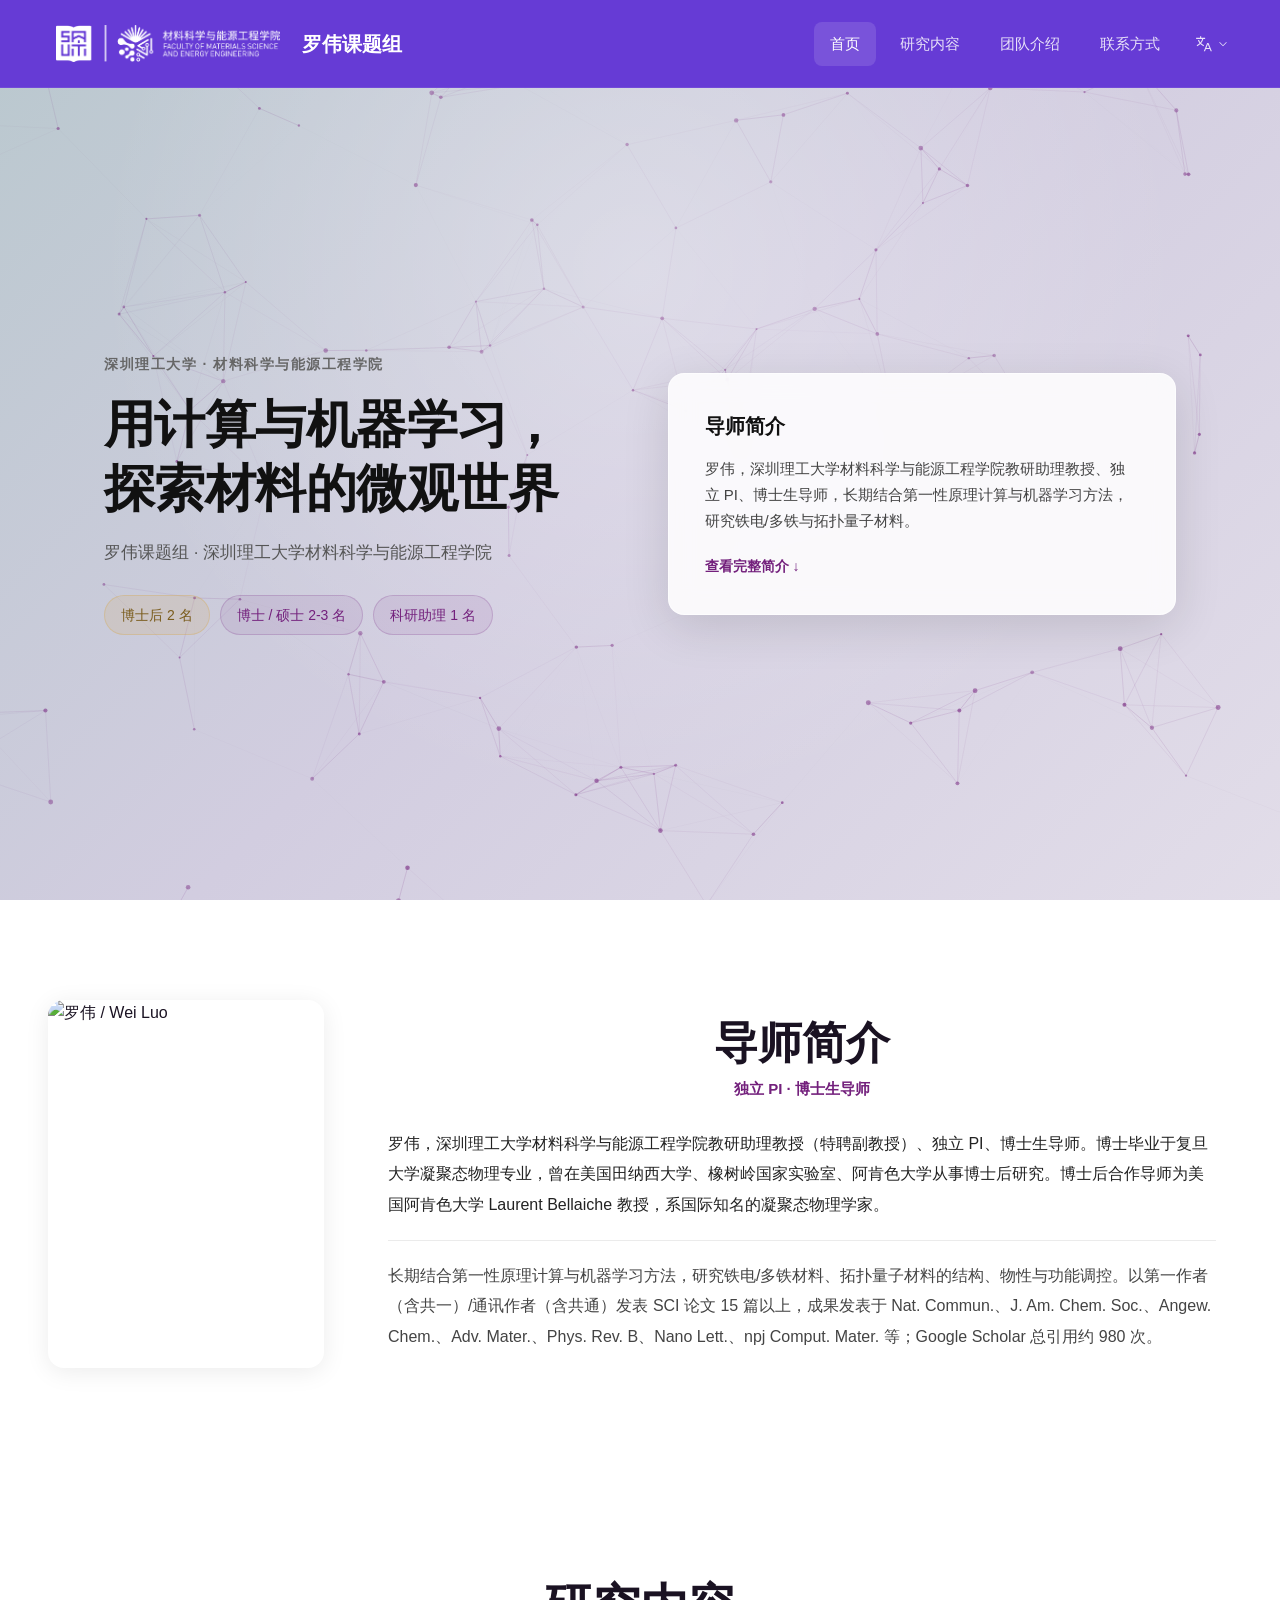
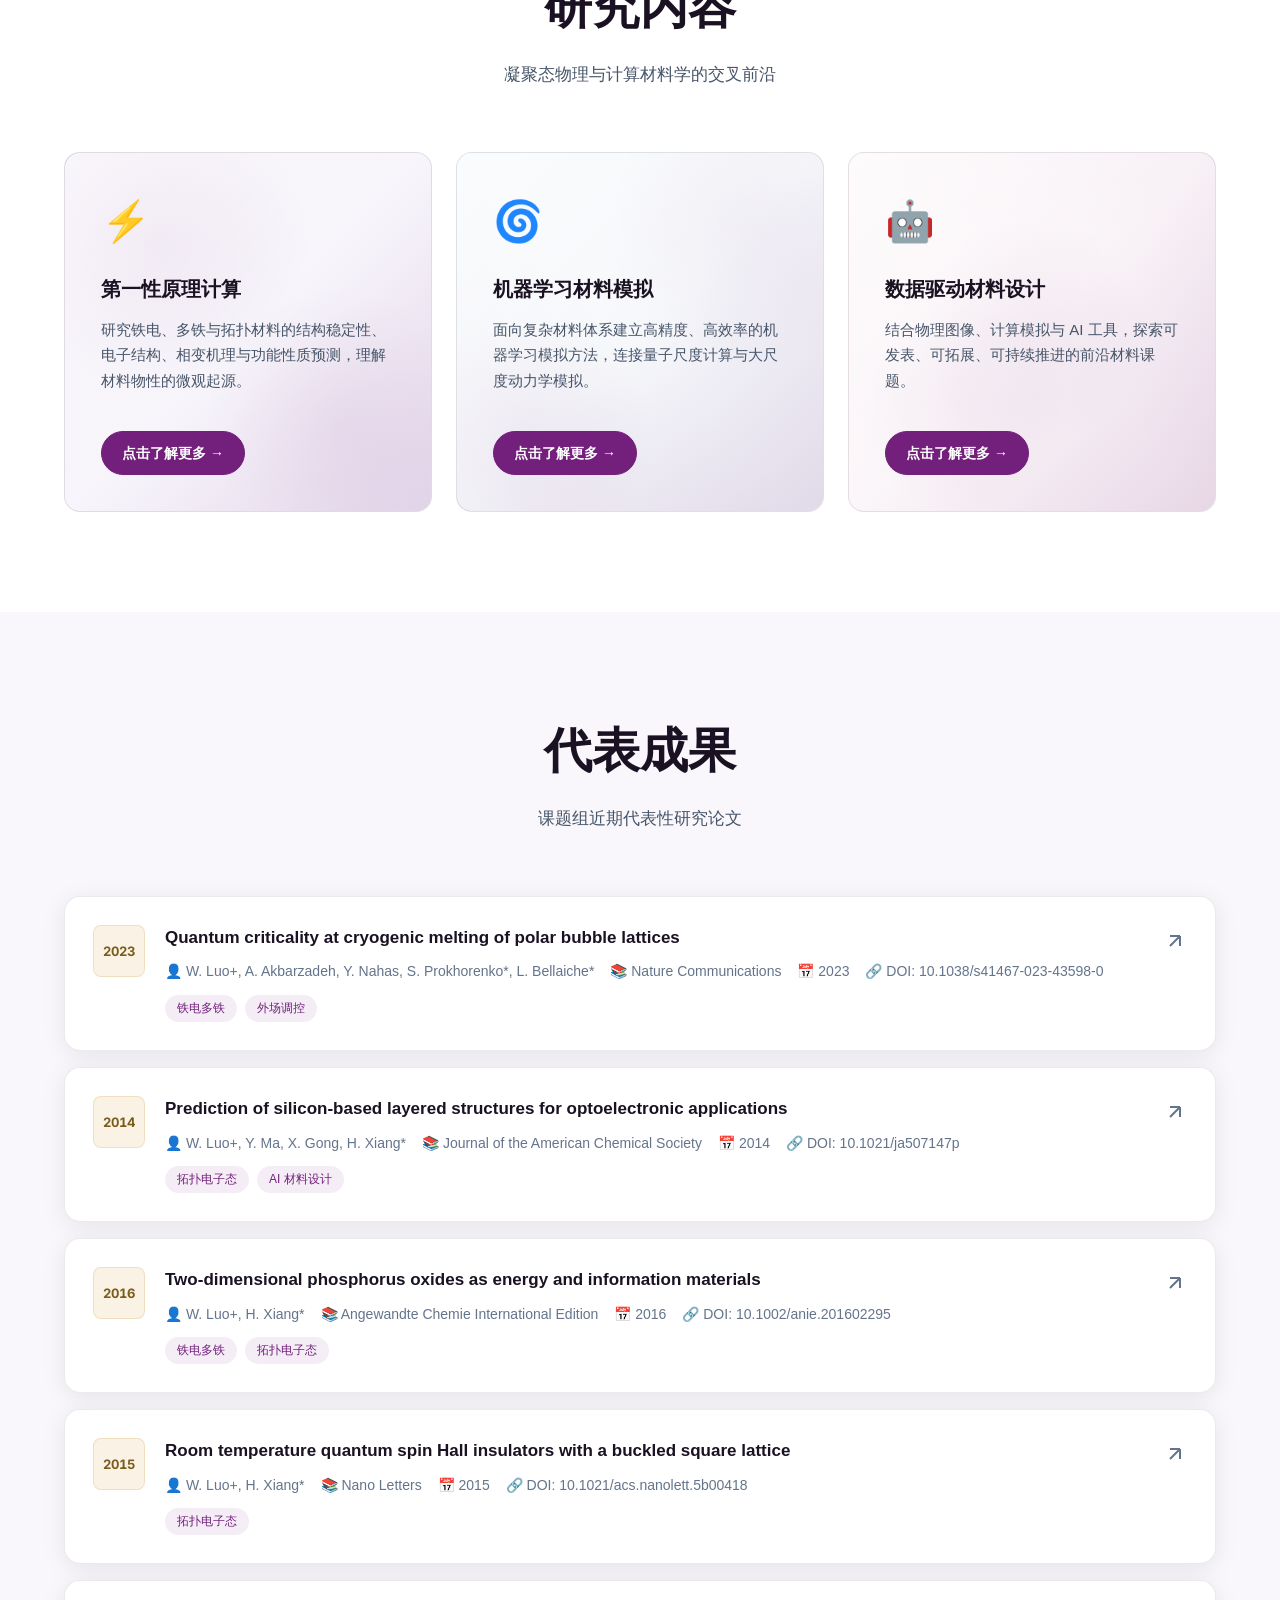
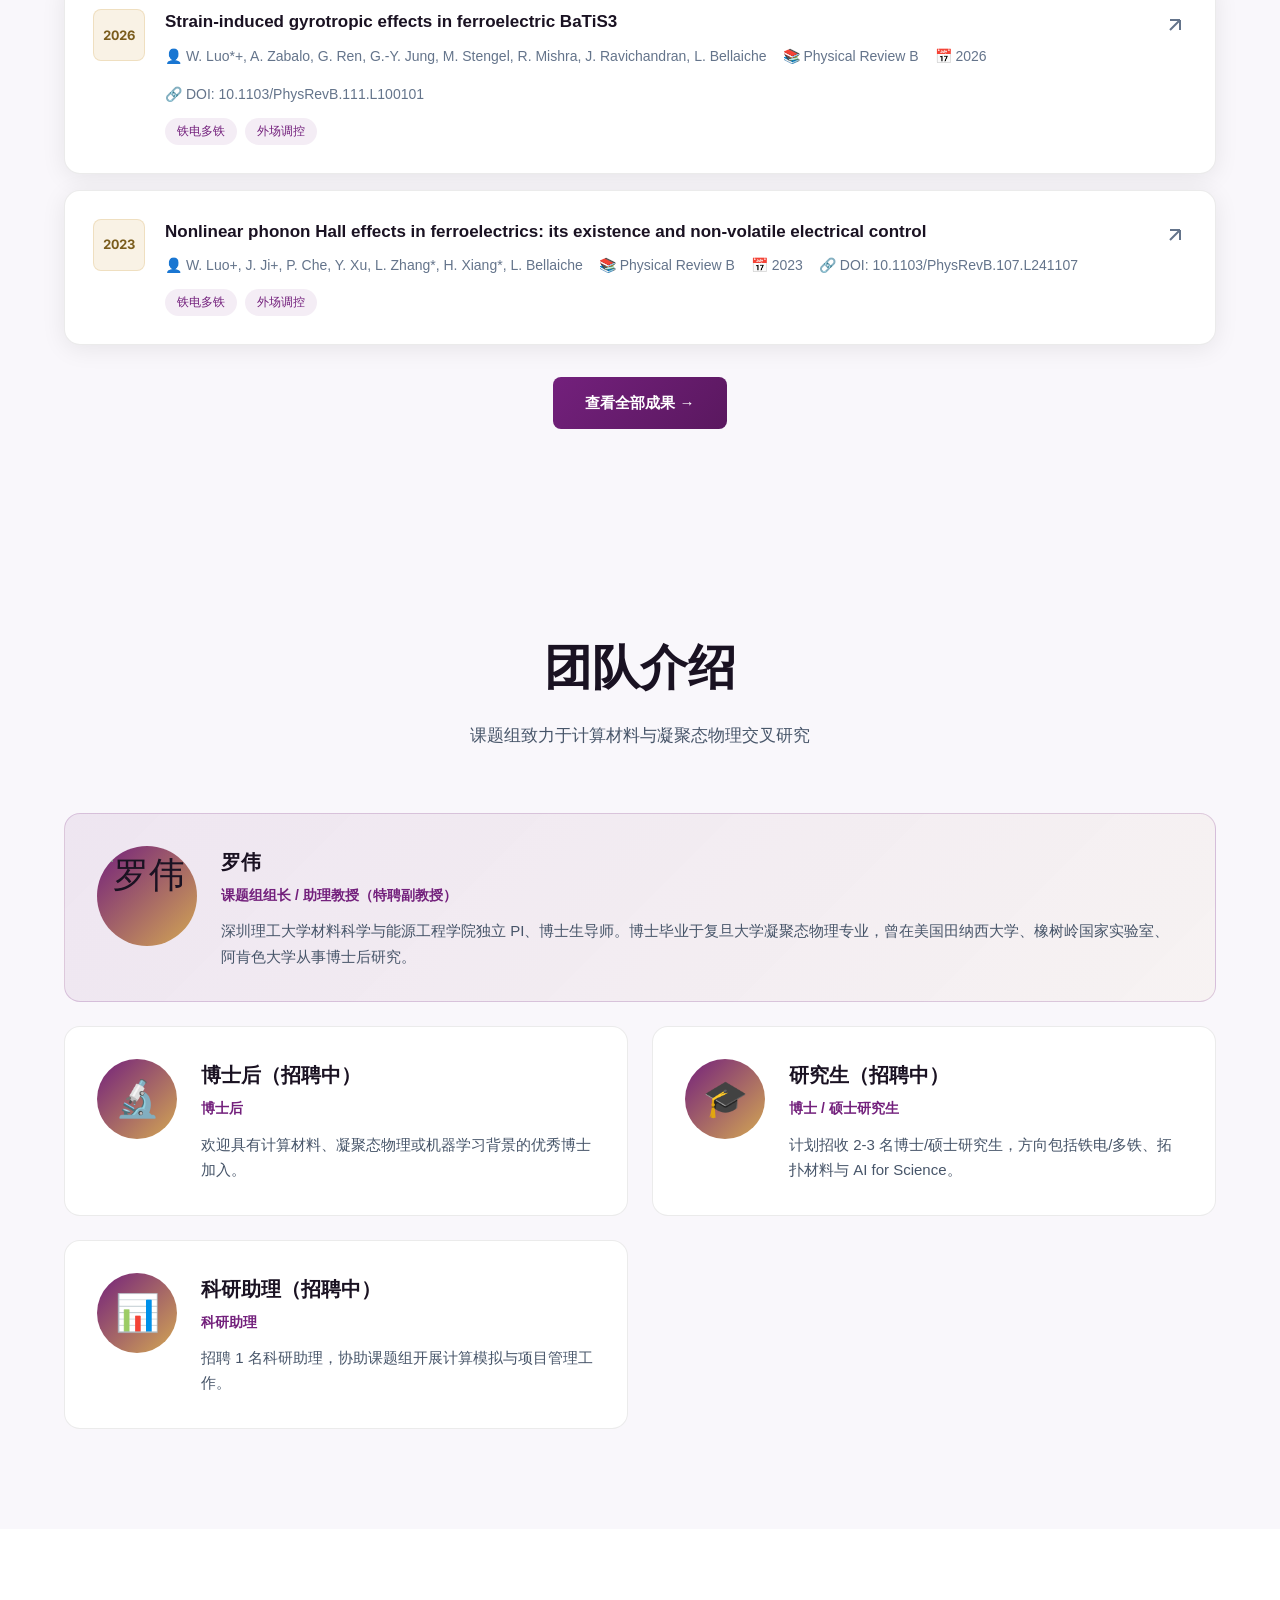
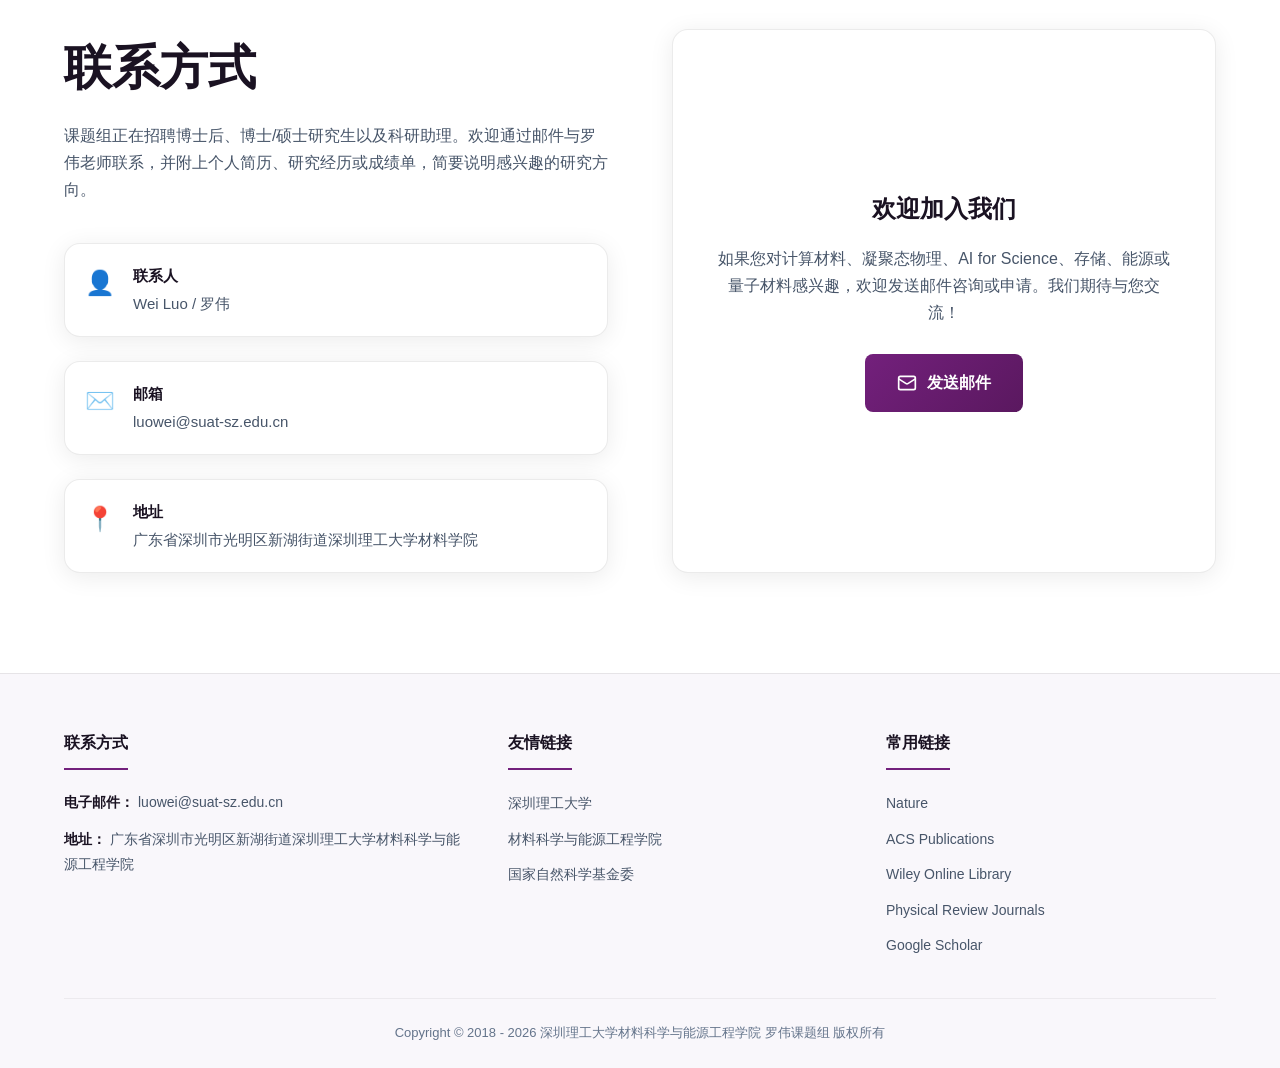
==== index.html @ 0121e889 "Initial commit: 罗伟课题组网站 Co-Authored-By: Claude <noreply@anthropic.com>" ====
<!doctype html>
<html lang="zh-CN">
<head>
    <meta charset="UTF-8" />
    <meta name="viewport" content="width=device-width, initial-scale=1.0" />
    <meta name="theme-color" content="#73207c" />
    <title>罗伟教授课题组 - 深圳理工大学材料学院</title>
    <meta name="description" content="深圳理工大学材料学院罗伟教授课题组官方网站，聚焦新能源材料、纳米功能材料与智能材料研究。" />
    <link rel="icon" href="data:image/svg+xml,%3Csvg xmlns='http://www.w3.org/2000/svg' viewBox='0 0 100 100'%3E%3Ctext y='.9em' font-size='90'%3E🔬%3C/text%3E%3C/svg%3E" type="image/svg+xml" />
    <link rel="preconnect" href="https://fonts.googleapis.com" />
    <link rel="preconnect" href="https://fonts.gstatic.com" crossorigin />
    <link href="https://fonts.googleapis.com/css2?family=Inter:wght@400;500;600;700;800&display=swap" rel="stylesheet" />
    <link rel="stylesheet" href="style.css" />
</head>
<body>
    <a href="#main-content" class="skip-link">跳到主要内容</a>

    <!-- ═══ 导航栏 ═══ -->
    <nav class="navbar" id="navbar">
        <div class="nav-container">
            <div class="nav-logo">
                <a href="https://msee.suat-sz.edu.cn/" target="_blank" rel="noopener noreferrer" class="logo-link" aria-label="材料科学与能源工程学院官网">
                    <img src="logo.png" alt="材料科学与能源工程学院" class="logo-img" width="160" height="45" />
                </a>
                <a href="#home" class="logo-text" data-zh="罗伟课题组" data-en="Luo Wei Group">罗伟课题组</a>
            </div>
            <div class="nav-links" id="navLinks">
                <a href="#home" class="nav-item" data-zh="首页" data-en="Home">首页</a>
                <a href="#research" class="nav-item" data-zh="研究内容" data-en="Research">研究内容</a>
                <a href="#publications" class="nav-item" data-zh="团队介绍" data-en="Team">团队介绍</a>
                <a href="#contact" class="nav-item" data-zh="联系方式" data-en="Contact">联系方式</a>
                <div class="lang-dropdown" id="langDropdown">
                    <button class="lang-trigger" id="langTrigger" aria-label="切换语言" aria-expanded="false">
                        <svg viewBox="0 0 32 32" aria-hidden="true">
                            <path fill="currentColor" d="M27.85 29H30l-6-15h-2.35l-6 15h2.15l1.6-4h6.85zm-7.65-6 2.62-6.56L25.45 23zM18 7V5h-7V2H9v3H2v2h10.74a14.7 14.7 0 0 1-3.19 6.18A13.5 13.5 0 0 1 7.26 9h-2.1a16.5 16.5 0 0 0 3 5.58A16.8 16.8 0 0 1 3 18l.75 1.86A18.5 18.5 0 0 0 9.53 16a16.9 16.9 0 0 0 5.76 3.84L16 18a14.5 14.5 0 0 1-5.12-3.37A17.64 17.64 0 0 0 14.8 7z"/>
                        </svg>
                        <svg class="caret" viewBox="0 0 32 32" aria-hidden="true">
                            <path fill="currentColor" d="M16 22 6 12l1.4-1.4 8.6 8.6 8.6-8.6L26 12z"/>
                        </svg>
                    </button>
                    <div class="lang-menu" id="langMenu" role="menu">
                        <button class="lang-option active" data-lang="zh" role="menuitem">简体中文</button>
                        <button class="lang-option" data-lang="en" role="menuitem">English</button>
                    </div>
                </div>
            </div>
            <button class="mobile-toggle" id="mobileToggle" aria-label="打开菜单">
                <span></span>
                <span></span>
                <span></span>
            </button>
        </div>
    </nav>

    <main id="main-content">
    <!-- ═══ Hero 区域 ═══ -->
    <section class="hero" id="home">
        <canvas id="particleCanvas" class="particle-canvas"></canvas>
        <div class="hero-content hero-split">
            <div class="hero-main">
                <p class="hero-label" data-zh="深圳理工大学 · 材料科学与能源工程学院" data-en="Shenzhen University of Advanced Technology · School of Materials Science and Energy Engineering">深圳理工大学 · 材料科学与能源工程学院</p>
                <h1 class="hero-title" data-zh="用计算与机器学习，探索材料的微观世界" data-en="Exploring Materials through Computation and Machine Learning">用计算与机器学习，探索材料的微观世界</h1>
                <p class="hero-subtitle" data-zh="罗伟课题组 · 深圳理工大学材料科学与能源工程学院" data-en="Luo Wei Group · School of Materials Science and Energy Engineering, SUAT">罗伟课题组 · 深圳理工大学材料科学与能源工程学院</p>
                <div class="hero-positions">
                    <span class="position-tag position-tag-accent" data-zh="博士后 2 名" data-en="Postdocs: 2">博士后 2 名</span>
                    <span class="position-tag" data-zh="博士 / 硕士 2-3 名" data-en="PhD / Master's: 2-3">博士 / 硕士 2-3 名</span>
                    <span class="position-tag" data-zh="科研助理 1 名" data-en="Research Assistant: 1">科研助理 1 名</span>
                </div>
            </div>
            <aside class="hero-intro-card">
                <h2 class="hero-intro-title" data-zh="导师简介" data-en="Supervisor Profile">导师简介</h2>
                <p class="hero-intro-summary" data-zh="罗伟，深圳理工大学材料科学与能源工程学院教研助理教授、独立 PI、博士生导师，长期结合第一性原理计算与机器学习方法，研究铁电/多铁与拓扑量子材料。" data-en="Wei Luo is an assistant professor, independent PI, and PhD supervisor at SUAT, combining first-principles calculations with machine learning to study ferroic/multiferroic and topological quantum materials.">罗伟，深圳理工大学材料科学与能源工程学院教研助理教授、独立 PI、博士生导师，长期结合第一性原理计算与机器学习方法，研究铁电/多铁与拓扑量子材料。</p>
                <a href="#about" class="hero-intro-link" data-zh="查看完整简介 ↓" data-en="Full profile ↓">查看完整简介 ↓</a>
            </aside>
        </div>
    </section>

    <!-- ═══ 导师简介（完整版） ═══ -->
    <section class="section about" id="about">
        <div class="container">
            <div class="about-content">
                <div class="about-photo">
                    <img src="https://msee.suat-sz.edu.cn/__local/2/41/99/154E41BE5000E348FDD0DBFCEBC_81A6F9F3_219C9.jpg" alt="罗伟 / Wei Luo" class="about-photo-img" loading="lazy" />
                </div>
                <div class="about-text">
                    <h2 class="about-title" data-zh="导师简介" data-en="Supervisor Profile">导师简介</h2>
                    <div class="about-subtitle" data-zh="独立 PI · 博士生导师" data-en="Independent PI · PhD Supervisor">独立 PI · 博士生导师</div>
                    <p data-zh="罗伟，深圳理工大学材料科学与能源工程学院教研助理教授（特聘副教授）、独立 PI、博士生导师。博士毕业于复旦大学凝聚态物理专业，曾在美国田纳西大学、橡树岭国家实验室、阿肯色大学从事博士后研究。博士后合作导师为美国阿肯色大学 Laurent Bellaiche 教授，系国际知名的凝聚态物理学家。" data-en="Wei Luo is an assistant professor (distinguished associate professor), independent PI, and PhD supervisor at the School of Materials Science and Energy Engineering, Shenzhen University of Advanced Technology. He earned his PhD in condensed matter physics from Fudan University, then conducted postdoctoral research at the University of Tennessee, Oak Ridge National Laboratory, and the University of Arkansas. His postdoctoral co-advisor was Prof. Laurent Bellaiche at the University of Arkansas, an internationally renowned condensed matter physicist.">罗伟，深圳理工大学材料科学与能源工程学院教研助理教授（特聘副教授）、独立 PI、博士生导师。博士毕业于复旦大学凝聚态物理专业，曾在美国田纳西大学、橡树岭国家实验室、阿肯色大学从事博士后研究。博士后合作导师为美国阿肯色大学 Laurent Bellaiche 教授，系国际知名的凝聚态物理学家。</p>
                    <p data-zh="长期结合第一性原理计算与机器学习方法，研究铁电/多铁材料、拓扑量子材料的结构、物性与功能调控。以第一作者（含共一）/通讯作者（含共通）发表 SCI 论文 15 篇以上，成果发表于 Nat. Commun.、J. Am. Chem. Soc.、Angew. Chem.、Adv. Mater.、Phys. Rev. B、Nano Lett.、npj Comput. Mater. 等；Google Scholar 总引用约 980 次。" data-en="He combines first-principles calculations with machine learning to study ferroic/multiferroic and topological quantum materials. He has published 15+ SCI papers as first or corresponding author in Nat. Commun., J. Am. Chem. Soc., Angew. Chem., Adv. Mater., Phys. Rev. B, Nano Lett., and npj Comput. Mater., with ~980 Google Scholar citations.">长期结合第一性原理计算与机器学习方法，研究铁电/多铁材料、拓扑量子材料的结构、物性与功能调控。以第一作者（含共一）/通讯作者（含共通）发表 SCI 论文 15 篇以上，成果发表于 Nat. Commun.、J. Am. Chem. Soc.、Angew. Chem.、Adv. Mater.、Phys. Rev. B、Nano Lett.、npj Comput. Mater. 等；Google Scholar 总引用约 980 次。</p>
                </div>
            </div>
        </div>
    </section>

    <!-- ═══ 研究内容 ═══ -->
    <section class="section research" id="research">
        <div class="container">
            <div class="section-header">
                <h2 class="section-title" data-zh="研究内容" data-en="Research Content">研究内容</h2>
                <p class="section-desc" data-zh="凝聚态物理与计算材料学的交叉前沿" data-en="At the intersection of condensed matter physics and computational materials science">凝聚态物理与计算材料学的交叉前沿</p>
            </div>
            <div class="research-grid">
                <a href="#representative-publications" class="research-card research-card-bg research-card-bg-fp" data-aos="fade-up">
                    <div class="research-card-overlay"></div>
                    <div class="research-card-content">
                        <div class="research-icon" aria-hidden="true">⚡</div>
                        <h3 data-zh="第一性原理计算" data-en="First-Principles Calculations">第一性原理计算</h3>
                        <p data-zh="研究铁电、多铁与拓扑材料的结构稳定性、电子结构、相变机理与功能性质预测，理解材料物性的微观起源。" data-en="We study the structural stability, electronic structure, phase-transition mechanisms, and functional properties of ferroic, multiferroic, and topological materials to understand the microscopic origins of their behavior.">研究铁电、多铁与拓扑材料的结构稳定性、电子结构、相变机理与功能性质预测，理解材料物性的微观起源。</p>
                        <span class="card-link" data-zh="点击了解更多 →" data-en="Learn more →">点击了解更多 →</span>
                    </div>
                </a>
                <a href="#representative-publications" class="research-card research-card-bg research-card-bg-ml" data-aos="fade-up" data-aos-delay="100">
                    <div class="research-card-overlay"></div>
                    <div class="research-card-content">
                        <div class="research-icon" aria-hidden="true">🌀</div>
                        <h3 data-zh="机器学习材料模拟" data-en="Machine-Learning Materials Simulation">机器学习材料模拟</h3>
                        <p data-zh="面向复杂材料体系建立高精度、高效率的机器学习模拟方法，连接量子尺度计算与大尺度动力学模拟。" data-en="We develop high-precision, efficient machine-learning simulation methods for complex materials, bridging quantum-scale calculations and large-scale dynamics.">面向复杂材料体系建立高精度、高效率的机器学习模拟方法，连接量子尺度计算与大尺度动力学模拟。</p>
                        <span class="card-link" data-zh="点击了解更多 →" data-en="Learn more →">点击了解更多 →</span>
                    </div>
                </a>
                <a href="#representative-publications" class="research-card research-card-bg research-card-bg-ai" data-aos="fade-up" data-aos-delay="200">
                    <div class="research-card-overlay"></div>
                    <div class="research-card-content">
                        <div class="research-icon" aria-hidden="true">🤖</div>
                        <h3 data-zh="数据驱动材料设计" data-en="Data-Driven Materials Design">数据驱动材料设计</h3>
                        <p data-zh="结合物理图像、计算模拟与 AI 工具，探索可发表、可拓展、可持续推进的前沿材料课题。" data-en="We combine physical intuition, computational modeling, and AI tools to explore frontier materials problems that are publishable, extensible, and sustainable.">结合物理图像、计算模拟与 AI 工具，探索可发表、可拓展、可持续推进的前沿材料课题。</p>
                        <span class="card-link" data-zh="点击了解更多 →" data-en="Learn more →">点击了解更多 →</span>
                    </div>
                </a>
            </div>
        </div>
    </section>

    <!-- ═══ 代表成果 ═══ -->
    <section class="section publications-preview" id="representative-publications">
        <div class="container">
            <div class="section-header">
                <h2 class="section-title" data-zh="代表成果" data-en="Representative Publications">代表成果</h2>
                <p class="section-desc" data-zh="课题组近期代表性研究论文" data-en="Recent representative publications from our group">课题组近期代表性研究论文</p>
            </div>

            <div class="publication-list" id="publicationList" data-preview="true">
                <!-- 论文列表由 JavaScript 动态渲染 -->
            </div>
            <div class="view-all-wrapper">
                <a href="publications.html" class="view-all-link" data-zh="查看全部成果 →" data-en="View all publications →">查看全部成果 →</a>
            </div>
        </div>
    </section>

    <!-- ═══ 团队介绍 ═══ -->
    <section class="section team" id="publications">
        <div class="container">
            <div class="section-header">
                <h2 class="section-title" data-zh="团队介绍" data-en="Team">团队介绍</h2>
                <p class="section-desc" data-zh="课题组致力于计算材料与凝聚态物理交叉研究" data-en="Our group explores computational materials and condensed matter physics">课题组致力于计算材料与凝聚态物理交叉研究</p>
            </div>

            <div class="team-grid" id="teamGrid">
                <!-- 团队成员由 JavaScript 动态渲染 -->
            </div>
        </div>
    </section>

    <!-- ═══ 联系方式 ═══ -->
    <section class="section contact" id="contact">
        <div class="container">
            <div class="contact-grid">
                <div class="contact-info" data-aos="fade-right">
                    <h2 class="section-title" data-zh="联系方式" data-en="Contact">联系方式</h2>
                    <p class="contact-desc" data-zh="课题组正在招聘博士后、博士/硕士研究生以及科研助理。欢迎通过邮件与罗伟老师联系，并附上个人简历、研究经历或成绩单，简要说明感兴趣的研究方向。" data-en="We are recruiting postdocs, PhD/Master's students, and a research assistant. Please contact Dr. Luo Wei by email with your CV, research experience or transcripts, and a brief note on your research interests.">课题组正在招聘博士后、博士/硕士研究生以及科研助理。欢迎通过邮件与罗伟老师联系，并附上个人简历、研究经历或成绩单，简要说明感兴趣的研究方向。</p>
                    <div class="contact-list">
                        <div class="contact-item">
                            <span class="contact-icon" aria-hidden="true">👤</span>
                            <div>
                                <h4 data-zh="联系人" data-en="Contact">联系人</h4>
                                <p>Wei Luo / 罗伟</p>
                            </div>
                        </div>
                        <div class="contact-item">
                            <span class="contact-icon" aria-hidden="true">✉️</span>
                            <div>
                                <h4 data-zh="邮箱" data-en="Email">邮箱</h4>
                                <p>luowei@suat-sz.edu.cn</p>
                            </div>
                        </div>
                        <div class="contact-item">
                            <span class="contact-icon" aria-hidden="true">📍</span>
                            <div>
                                <h4 data-zh="地址" data-en="Address">地址</h4>
                                <p data-zh="广东省深圳市光明区新湖街道深圳理工大学材料学院" data-en="School of Materials, Shenzhen University of Advanced Technology, Guangming District, Shenzhen, Guangdong">广东省深圳市光明区新湖街道深圳理工大学材料学院</p>
                            </div>
                        </div>
                    </div>
                </div>
                <div class="contact-cta" data-aos="fade-left">
                    <h3 data-zh="欢迎加入我们" data-en="Join Us">欢迎加入我们</h3>
                    <p data-zh="如果您对计算材料、凝聚态物理、AI for Science、存储、能源或量子材料感兴趣，欢迎发送邮件咨询或申请。我们期待与您交流！" data-en="If you are interested in computational materials, condensed matter physics, AI for Science, storage, energy, or quantum materials, please reach out. We look forward to hearing from you!">如果您对计算材料、凝聚态物理、AI for Science、存储、能源或量子材料感兴趣，欢迎发送邮件咨询或申请。我们期待与您交流！</p>
                    <a href="mailto:luowei@suat-sz.edu.cn" class="email-btn">
                        <svg width="20" height="20" viewBox="0 0 24 24" fill="none" stroke="currentColor" stroke-width="2" aria-hidden="true">
                            <rect x="2" y="4" width="20" height="16" rx="2"/>
                            <path d="m22 7-8.97 5.7a1.94 1.94 0 0 1-2.06 0L2 7"/>
                        </svg>
                        <span data-zh="发送邮件" data-en="Send Email">发送邮件</span>
                    </a>
                </div>
            </div>
        </div>
    </section>

    </main>

    <!-- ═══ Footer ═══ -->
    <footer class="footer">
        <div class="container">
            <div class="footer-content">
                <div class="footer-column">
                    <h4 class="footer-column-title" data-zh="联系方式" data-en="Contact">联系方式</h4>
                    <div class="footer-contact-info">
                        <p><strong data-zh="电子邮件：" data-en="Email: ">电子邮件：</strong>luowei@suat-sz.edu.cn</p>
                        <p><strong data-zh="地址：" data-en="Address: ">地址：</strong><span data-zh="广东省深圳市光明区新湖街道深圳理工大学材料科学与能源工程学院" data-en="School of Materials Science and Energy Engineering, Shenzhen University of Advanced Technology, Guangming District, Shenzhen">广东省深圳市光明区新湖街道深圳理工大学材料科学与能源工程学院</span></p>
                    </div>
                </div>
                <div class="footer-column">
                    <h4 class="footer-column-title" data-zh="友情链接" data-en="Friendly Links">友情链接</h4>
                    <ul class="footer-link-list">
                        <li><a href="https://www.suat-sz.edu.cn/" target="_blank" rel="noopener noreferrer" data-zh="深圳理工大学" data-en="Shenzhen University of Advanced Technology">深圳理工大学</a></li>
                        <li><a href="https://msee.suat-sz.edu.cn/" target="_blank" rel="noopener noreferrer" data-zh="材料科学与能源工程学院" data-en="School of Materials Science and Energy Engineering">材料科学与能源工程学院</a></li>
                        <li><a href="https://www.nsfc.gov.cn/" target="_blank" rel="noopener noreferrer" data-zh="国家自然科学基金委" data-en="National Natural Science Foundation">国家自然科学基金委</a></li>
                    </ul>
                </div>
                <div class="footer-column">
                    <h4 class="footer-column-title" data-zh="常用链接" data-en="Useful Links">常用链接</h4>
                    <ul class="footer-link-list">
                        <li><a href="https://www.nature.com/" target="_blank" rel="noopener noreferrer">Nature</a></li>
                        <li><a href="https://pubs.acs.org/" target="_blank" rel="noopener noreferrer">ACS Publications</a></li>
                        <li><a href="https://onlinelibrary.wiley.com/" target="_blank" rel="noopener noreferrer">Wiley Online Library</a></li>
                        <li><a href="https://journals.aps.org/" target="_blank" rel="noopener noreferrer">Physical Review Journals</a></li>
                        <li><a href="https://scholar.google.com/" target="_blank" rel="noopener noreferrer">Google Scholar</a></li>
                    </ul>
                </div>
            </div>
            <div class="footer-bottom">
                <p data-zh="Copyright © 2018 - 2026 深圳理工大学材料科学与能源工程学院 罗伟课题组 版权所有" data-en="Copyright © 2018 - 2026 Luo Wei Group, School of Materials Science and Energy Engineering, Shenzhen University of Advanced Technology. All Rights Reserved.">Copyright © 2018 - 2026 深圳理工大学材料科学与能源工程学院 罗伟课题组 版权所有</p>
            </div>
        </div>
    </footer>

    <script src="script.js"></script>
</body>
</html>
---- style.css ----
/* ════════════════════════════════════════
   罗伟教授课题组网站样式表（浅色主题）
   Shenzhen University of Advanced Technology
   School of Materials — Prof. Luo Wei Group
   ════════════════════════════════════════ */

/* ═══ CSS 变量 ═══ */
:root {
    --primary: #73207c;
    --primary-dark: #5a185f;
    --primary-light: #b56ec0;
    --accent: #d4a853;
    --bg: #ffffff;
    --bg-secondary: #f9f7fb;
    --bg-tertiary: #f2eef5;
    --bg-card: #ffffff;
    --bg-card-hover: #f8fafc;
    --bg-card-dark: #1a1222;
    --bg-card-dark-hover: #271d33;
    --bg-input-dark: #120c18;
    --text-primary: #1a1222;
    --text-secondary: #475569;
    --text-tertiary: #64748b;
    --border: rgba(0, 0, 0, 0.08);
    --border-light: rgba(0, 0, 0, 0.05);
    --shadow: 0 4px 24px rgba(0, 0, 0, 0.08);
    --shadow-lg: 0 12px 48px rgba(0, 0, 0, 0.12);
    --radius-sm: 8px;
    --radius-md: 16px;
    --radius-lg: 24px;
    --radius-xl: 32px;
    --transition: color 0.3s cubic-bezier(0.4, 0, 0.2, 1),
                 background-color 0.3s cubic-bezier(0.4, 0, 0.2, 1),
                 border-color 0.3s cubic-bezier(0.4, 0, 0.2, 1),
                 transform 0.3s cubic-bezier(0.4, 0, 0.2, 1),
                 box-shadow 0.3s cubic-bezier(0.4, 0, 0.2, 1),
                 opacity 0.3s cubic-bezier(0.4, 0, 0.2, 1);
    --font-display: "Inter", "PingFang SC", "Microsoft YaHei", -apple-system, BlinkMacSystemFont, "Segoe UI", sans-serif;
    --font-body: -apple-system, BlinkMacSystemFont, "Segoe UI", "PingFang SC", "Microsoft YaHei", sans-serif;
}

/* ═══ 基础重置 ═══ */
*, *::before, *::after {
    margin: 0;
    padding: 0;
    box-sizing: border-box;
}

html {
    scroll-behavior: smooth;
    font-size: 16px;
}

body {
    font-family: var(--font-body);
    background: var(--bg);
    color: var(--text-primary);
    line-height: 1.6;
    overflow-x: hidden;
    -webkit-font-smoothing: antialiased;
}

a {
    color: inherit;
    text-decoration: none;
}

img {
    max-width: 100%;
    height: auto;
    display: block;
}

button {
    font-family: inherit;
    cursor: pointer;
    border: none;
    background: none;
    color: inherit;
}

button:focus-visible,
a:focus-visible,
input:focus-visible,
textarea:focus-visible,
select:focus-visible {
    outline: 2px solid var(--primary);
    outline-offset: 2px;
}

input, textarea, select {
    font-family: inherit;
    outline: none;
}

input:focus-visible,
textarea:focus-visible,
select:focus-visible {
    outline: 2px solid var(--primary-light);
    outline-offset: 2px;
}

html {
    -webkit-tap-highlight-color: transparent;
}

body {
    touch-action: manipulation;
}

::selection {
    background: var(--primary);
    color: #fff;
}

/* ═══ 滚动条 ═══ */
::-webkit-scrollbar {
    width: 8px;
}

::-webkit-scrollbar-track {
    background: var(--bg-secondary);
}

::-webkit-scrollbar-thumb {
    background: rgba(0, 0, 0, 0.15);
    border-radius: 4px;
}

::-webkit-scrollbar-thumb:hover {
    background: rgba(0, 0, 0, 0.25);
}

/* ═══ 通用容器 ═══ */
.container {
    max-width: 1200px;
    margin: 0 auto;
    padding: 0 24px;
}

.section {
    padding: 100px 0;
    position: relative;
    scroll-margin-top: 96px;
}

.section-header {
    text-align: center;
    margin-bottom: 64px;
}

.section-title {
    font-family: var(--font-display);
    font-size: clamp(32px, 5vw, 48px);
    font-weight: 700;
    margin-bottom: 16px;
    color: var(--text-primary);
    text-wrap: balance;
}

.section-desc {
    font-size: 17px;
    color: var(--text-secondary);
    max-width: 600px;
    margin: 0 auto;
    text-wrap: balance;
}

.skip-link {
    position: absolute;
    top: -60px;
    left: 0;
    background: #000;
    color: #fff;
    padding: 8px 16px;
    z-index: 10000;
    transition: top 0.3s;
    text-decoration: none;
    border-radius: 0 0 8px 0;
}

.skip-link:focus {
    top: 0;
}

/* ═══ 导航栏 ═══ */
.navbar {
    position: fixed;
    top: 0;
    left: 0;
    right: 0;
    z-index: 1000;
    height: 88px;
    background: #663bd5;
    border-bottom: 1px solid rgba(255, 255, 255, 0.08);
    transition: var(--transition);
}

.navbar.scrolled {
    background: #663bd5;
    box-shadow: 0 4px 20px rgba(0, 0, 0, 0.15);
}

.navbar.hidden {
    transform: translateY(-100%);
}

.nav-container {
    max-width: 100%;
    margin: 0 auto;
    padding: 0 48px;
    height: 100%;
    display: flex;
    align-items: center;
    justify-content: space-between;
}

.nav-logo {
    display: flex;
    align-items: center;
    gap: 14px;
}

.logo-link {
    display: flex;
    align-items: center;
    transition: var(--transition);
}

.logo-link:hover {
    opacity: 0.85;
}

.logo-img {
    height: 45px;
    width: auto;
    padding: 4px 8px;
    object-fit: contain;
    transition: var(--transition);
}

.logo-text {
    font-size: 20px;
    font-weight: 700;
    color: #ffffff;
    text-decoration: none;
    transition: var(--transition);
}

.logo-text:hover {
    opacity: 0.85;
}

.nav-links {
    display: flex;
    align-items: center;
    gap: 8px;
}

.nav-item {
    padding: 10px 16px;
    font-size: 15px;
    font-weight: 500;
    color: rgba(255, 255, 255, 0.85);
    border-radius: var(--radius-sm);
    transition: var(--transition);
    position: relative;
}

.nav-item:hover,
.nav-item.active {
    color: #ffffff;
    background: rgba(255, 255, 255, 0.12);
}

/* ═══ 语言切换（地球下拉样式）═══ */
.lang-dropdown {
    position: relative;
    margin-left: 8px;
}

.lang-trigger {
    display: flex;
    align-items: center;
    justify-content: center;
    gap: 4px;
    width: 40px;
    height: 40px;
    color: rgba(255, 255, 255, 0.85);
    border-radius: var(--radius-sm);
    transition: var(--transition);
}

.lang-trigger:hover {
    color: #ffffff;
    background: rgba(255, 255, 255, 0.12);
}

.lang-trigger svg {
    width: 18px;
    height: 18px;
}

.lang-trigger .caret {
    width: 12px;
    height: 12px;
    transition: transform 0.2s;
}

.lang-dropdown.open .caret {
    transform: rotate(180deg);
}

.lang-menu {
    position: absolute;
    top: calc(100% + 8px);
    right: 0;
    min-width: 150px;
    background: #4e2a8a;
    border: 1px solid rgba(255, 255, 255, 0.1);
    border-radius: var(--radius-md);
    padding: 8px;
    box-shadow: 0 12px 48px rgba(0, 0, 0, 0.25);
    opacity: 0;
    visibility: hidden;
    transform: translateY(-8px);
    transition: opacity 0.2s ease, visibility 0.2s ease, transform 0.2s ease;
    z-index: 1001;
}

.lang-dropdown.open .lang-menu {
    opacity: 1;
    visibility: visible;
    transform: translateY(0);
}

.lang-option {
    display: block;
    width: 100%;
    padding: 10px 14px;
    font-size: 14px;
    font-weight: 500;
    color: rgba(255, 255, 255, 0.8);
    border-radius: var(--radius-sm);
    text-align: left;
    transition: var(--transition);
}

.lang-option:hover {
    background: rgba(255, 255, 255, 0.1);
    color: #ffffff;
}

.lang-option.active {
    color: #c78be0;
    font-weight: 600;
}

.mobile-toggle {
    display: none;
    flex-direction: column;
    gap: 5px;
    padding: 8px;
    z-index: 1002;
}

.mobile-toggle span {
    display: block;
    width: 24px;
    height: 2px;
    background: #ffffff;
    transition: var(--transition);
}

.mobile-toggle.active span:nth-child(1) {
    transform: rotate(45deg) translate(5px, 5px);
}

.mobile-toggle.active span:nth-child(2) {
    opacity: 0;
}

.mobile-toggle.active span:nth-child(3) {
    transform: rotate(-45deg) translate(5px, -5px);
}

/* ═══ Hero 区域 ═══ */
.hero {
    position: relative;
    min-height: 100vh;
    display: flex;
    align-items: center;
    justify-content: center;
    overflow: hidden;
    padding-top: 88px;
    background: linear-gradient(135deg, #b9c8ce 0%, #d2cde0 50%, #e2dde9 100%);
}

/* 朦胧亚克力质感：粒子层之上叠加柔和白色雾气 */
.hero::before {
    content: '';
    position: absolute;
    inset: 0;
    background: radial-gradient(ellipse at 50% 30%, rgba(255, 255, 255, 0.3) 0%, rgba(255, 255, 255, 0) 60%);
    z-index: 1;
    pointer-events: none;
}

.particle-canvas {
    position: absolute;
    top: 0;
    left: 0;
    width: 100%;
    height: 100%;
    z-index: 0;
    opacity: 1;
    display: block;
}

.hero-content {
    position: relative;
    z-index: 2;
    width: 100%;
    max-width: 1120px;
    padding: 48px 24px;
}

.hero-split {
    display: flex;
    align-items: center;
    gap: 64px;
}

.hero-main {
    flex: 1.15;
    min-width: 0;
}

.hero-label {
    font-size: 14px;
    font-weight: 600;
    color: #666;
    letter-spacing: 1.5px;
    text-transform: uppercase;
    margin-bottom: 16px;
}

.hero-title {
    font-family: var(--font-display);
    font-size: clamp(32px, 4vw, 52px);
    font-weight: 800;
    line-height: 1.25;
    letter-spacing: -0.01em;
    color: #111;
    margin-bottom: 20px;
    text-wrap: balance;
}

.hero-subtitle {
    font-size: 17px;
    color: #555;
    max-width: 480px;
    margin-bottom: 28px;
    line-height: 1.6;
    text-wrap: balance;
}

.hero-positions {
    display: flex;
    flex-wrap: wrap;
    gap: 10px;
}

.position-tag {
    display: inline-flex;
    align-items: center;
    padding: 8px 16px;
    font-size: 14px;
    font-weight: 500;
    color: var(--primary);
    background: rgba(115, 32, 124, 0.08);
    border: 1px solid rgba(115, 32, 124, 0.2);
    border-radius: 999px;
}

.position-tag-accent {
    color: #7a5c1c;
    background: rgba(212, 168, 83, 0.15);
    border-color: rgba(212, 168, 83, 0.35);
}

/* ═══ Hero 内的简介卡片（常驻，不再需要点击） ═══ */
.hero-intro-card {
    flex: 1;
    min-width: 0;
    background: rgba(255, 255, 255, 0.85);
    backdrop-filter: blur(12px);
    -webkit-backdrop-filter: blur(12px);
    border: 1px solid rgba(255, 255, 255, 0.6);
    border-radius: var(--radius-md);
    box-shadow: var(--shadow-lg);
    padding: 36px;
    text-align: left;
}

.hero-intro-title {
    font-size: 20px;
    font-weight: 700;
    color: #111;
    margin-bottom: 14px;
}

.hero-intro-summary {
    font-size: 15px;
    color: #444;
    line-height: 1.75;
    margin-bottom: 18px;
}

.hero-intro-link {
    display: inline-flex;
    align-items: center;
    gap: 4px;
    font-size: 14px;
    font-weight: 600;
    color: var(--primary);
    transition: var(--transition);
}

.hero-intro-link:hover {
    color: var(--primary-dark);
    gap: 8px;
}

/* ═══ 导师简介（完整版） ═══ */
.about-content {
    margin: 0;
    display: grid;
    grid-template-columns: 260px 1fr;
    gap: 64px;
    align-items: center;
}

.about-photo {
    display: flex;
    align-items: center;
    justify-content: flex-start;
    margin-left: -16px;
}

.about-photo-img {
    width: 100%;
    aspect-ratio: 3 / 4;
    object-fit: cover;
    object-position: center top;
    border-radius: var(--radius-md);
    box-shadow: var(--shadow);
    display: block;
}

.about-text {
    min-width: 0;
}

.about-title {
    font-family: var(--font-display);
    font-size: clamp(30px, 4.5vw, 44px);
    font-weight: 700;
    color: var(--text-primary);
    line-height: 1.2;
    margin-bottom: 8px;
    text-align: center;
    text-wrap: balance;
}

.about-subtitle {
    font-size: 15px;
    color: var(--primary);
    font-weight: 600;
    margin-bottom: 28px;
    text-align: center;
}

.about-content p {
    font-size: 16px;
    color: #444;
    line-height: 1.9;
    text-align: left;
    margin-bottom: 20px;
}

.about-content p:first-of-type {
    color: #222;
}

.about-content p:last-of-type {
    margin-bottom: 0;
    padding-top: 20px;
    border-top: 1px solid var(--border);
}

@media (max-width: 768px) {
    .about-content {
        grid-template-columns: 1fr;
        gap: 32px;
    }
    .about-photo {
        justify-content: center;
        margin-left: 0;
    }
    .about-photo-img {
        max-width: 260px;
    }
}

/* ═══ 研究内容 ═══ */
.research {
    background: var(--bg);
}

.research-grid {
    display: grid;
    grid-template-columns: repeat(3, 1fr);
    gap: 24px;
}

.research-card {
    display: flex;
    flex-direction: column;
    background: var(--bg-card);
    border: 1px solid var(--border);
    border-radius: var(--radius-md);
    padding: 36px;
    transition: var(--transition);
    position: relative;
    overflow: hidden;
}

.research-card::before {
    content: '';
    position: absolute;
    top: 0;
    left: 0;
    width: 100%;
    height: 3px;
    background: linear-gradient(90deg, var(--primary), var(--accent));
    transform: scaleX(0);
    transform-origin: left;
    transition: transform 0.4s ease;
    z-index: 2;
}

.research-card:hover {
    background: var(--bg-card-hover);
    border-color: rgba(115, 32, 124, 0.3);
    transform: translateY(-6px);
    box-shadow: var(--shadow-lg);
}

.research-card:hover::before {
    transform: scaleX(1);
}

.research-card-bg {
    padding: 0;
    min-height: 360px;
    background-size: cover;
    background-position: center;
    background-repeat: no-repeat;
}

.research-card-bg-fp {
    background-color: #f2eef8;
    background-image:
        radial-gradient(circle at 25% 25%, rgba(115, 32, 124, 0.12) 0%, transparent 40%),
        radial-gradient(circle at 75% 75%, rgba(115, 32, 124, 0.08) 0%, transparent 35%),
        linear-gradient(135deg, rgba(115, 32, 124, 0.05) 0%, transparent 50%);
}

.research-card-bg-ml {
    background-color: #f0f3f8;
    background-image:
        radial-gradient(circle at 20% 80%, rgba(115, 32, 124, 0.1) 0%, transparent 30%),
        radial-gradient(circle at 80% 20%, rgba(115, 32, 124, 0.08) 0%, transparent 35%),
        linear-gradient(45deg, rgba(115, 32, 124, 0.04) 0%, transparent 50%);
}

.research-card-bg-ai {
    background-color: #f8f0f5;
    background-image:
        radial-gradient(circle at 50% 50%, rgba(115, 32, 124, 0.1) 0%, transparent 45%),
        radial-gradient(circle at 30% 70%, rgba(115, 32, 124, 0.08) 0%, transparent 30%),
        linear-gradient(225deg, rgba(115, 32, 124, 0.05) 0%, transparent 50%);
}

.research-card-overlay {
    position: absolute;
    inset: 0;
    background: linear-gradient(135deg, rgba(255, 255, 255, 0.72) 0%, rgba(255, 255, 255, 0.42) 50%, rgba(115, 32, 124, 0.12) 100%);
    z-index: 1;
    transition: var(--transition);
}

.research-card:hover .research-card-overlay {
    background: linear-gradient(135deg, rgba(255, 255, 255, 0.62) 0%, rgba(255, 255, 255, 0.32) 50%, rgba(115, 32, 124, 0.18) 100%);
}

.research-card-content {
    position: relative;
    z-index: 2;
    padding: 36px;
    display: flex;
    flex-direction: column;
    height: 100%;
}

.research-icon {
    font-size: 40px;
    margin-bottom: 20px;
}

.research-card h3 {
    font-size: 20px;
    font-weight: 700;
    margin-bottom: 12px;
    color: var(--text-primary);
}

.research-card p {
    font-size: 15px;
    color: var(--text-secondary);
    line-height: 1.7;
    margin-bottom: 20px;
}

.card-link {
    display: inline-flex;
    align-items: center;
    align-self: flex-start;
    padding: 10px 20px;
    font-size: 14px;
    font-weight: 600;
    color: #ffffff;
    background: var(--primary);
    border: 1px solid var(--primary);
    border-radius: 999px;
    margin-top: auto;
    transition: var(--transition);
}

.research-card:hover .card-link {
    background: var(--primary-dark);
    border-color: var(--primary-dark);
    box-shadow: 0 8px 24px rgba(115, 32, 124, 0.25);
}

/* ═══ 团队成员 ═══ */
.team {
    background: var(--bg-secondary);
}

.team-grid {
    display: grid;
    grid-template-columns: repeat(2, 1fr);
    gap: 24px;
}

.team-member {
    background: var(--bg-card);
    border: 1px solid var(--border);
    border-radius: var(--radius-md);
    padding: 32px;
    display: flex;
    gap: 24px;
    align-items: flex-start;
    transition: var(--transition);
}

.team-member:hover {
    background: var(--bg-card-hover);
    border-color: rgba(115, 32, 124, 0.3);
    transform: translateY(-4px);
    box-shadow: var(--shadow);
}

.team-member.leader {
    grid-column: span 2;
    background: linear-gradient(135deg, rgba(115, 32, 124, 0.08) 0%, rgba(212, 168, 83, 0.05) 100%);
    border-color: rgba(115, 32, 124, 0.2);
}

.member-avatar {
    width: 80px;
    height: 80px;
    min-width: 80px;
    border-radius: 50%;
    background: linear-gradient(135deg, var(--primary) 0%, var(--accent) 100%);
    display: flex;
    align-items: center;
    justify-content: center;
    font-size: 36px;
    overflow: hidden;
}

.member-avatar-text {
    font-size: 32px;
    font-weight: 700;
    color: #ffffff;
}

.member-avatar-emoji {
    font-size: 36px;
    line-height: 1;
}

.member-avatar-img {
    width: 100%;
    height: 100%;
    object-fit: cover;
    object-position: center top;
}

.team-member.leader .member-avatar {
    width: 100px;
    height: 100px;
    min-width: 100px;
}

.team-member.leader .member-avatar-text {
    font-size: 42px;
}

.team-member.leader .member-avatar-emoji {
    font-size: 48px;
}

.member-info h3 {
    font-size: 20px;
    font-weight: 700;
    margin-bottom: 6px;
    color: var(--text-primary);
}

.member-role {
    font-size: 14px;
    color: var(--primary);
    font-weight: 600;
    margin-bottom: 12px;
}

.member-desc {
    font-size: 15px;
    color: var(--text-secondary);
    line-height: 1.7;
}

/* ═══ 论文检索 ═══ */
.publications {
    background: var(--bg);
}

.publications-preview {
    background: var(--bg-secondary);
}

.view-all-wrapper {
    text-align: center;
    margin-top: 32px;
}

.view-all-link {
    display: inline-flex;
    align-items: center;
    gap: 8px;
    padding: 14px 32px;
    font-size: 15px;
    font-weight: 600;
    color: #ffffff;
    background: linear-gradient(135deg, var(--primary) 0%, var(--primary-dark) 100%);
    border-radius: var(--radius-sm);
    transition: var(--transition);
}

.view-all-link:hover {
    transform: translateY(-2px);
    box-shadow: 0 8px 24px rgba(115, 32, 124, 0.25);
}

.search-box {
    background: var(--bg-card);
    border: 1px solid var(--border);
    border-radius: var(--radius-md);
    padding: 32px;
    margin-bottom: 40px;
    box-shadow: var(--shadow);
}

.search-input-wrapper {
    position: relative;
    margin-bottom: 20px;
}

.search-icon {
    position: absolute;
    left: 18px;
    top: 50%;
    transform: translateY(-50%);
    width: 22px;
    height: 22px;
    color: var(--text-tertiary);
    pointer-events: none;
}

.search-input {
    width: 100%;
    padding: 16px 48px 16px 52px;
    font-size: 16px;
    color: var(--text-primary);
    background: var(--bg-secondary);
    border: 1px solid var(--border);
    border-radius: var(--radius-md);
    transition: var(--transition);
}

.search-input::placeholder {
    color: var(--text-tertiary);
}

.search-input:focus {
    border-color: var(--primary-light);
    background: var(--bg-secondary);
    box-shadow: 0 0 0 4px rgba(115, 32, 124, 0.12);
}

.search-clear {
    position: absolute;
    right: 16px;
    top: 50%;
    transform: translateY(-50%);
    width: 28px;
    height: 28px;
    border-radius: 50%;
    background: var(--bg-tertiary);
    color: var(--text-secondary);
    font-size: 20px;
    line-height: 1;
    display: none;
    align-items: center;
    justify-content: center;
    transition: var(--transition);
}

.search-clear:hover {
    background: var(--primary);
    color: #ffffff;
}

.search-clear.visible {
    display: flex;
}

.search-filters {
    display: flex;
    flex-wrap: wrap;
    gap: 10px;
    margin-bottom: 20px;
}

.filter-btn {
    padding: 8px 18px;
    font-size: 14px;
    font-weight: 500;
    color: var(--text-secondary);
    background: var(--bg-secondary);
    border: 1px solid var(--border);
    border-radius: 999px;
    transition: var(--transition);
}

.filter-btn:hover {
    border-color: var(--primary-light);
    color: var(--primary);
}

.filter-btn.active {
    background: var(--primary);
    border-color: var(--primary);
    color: #fff;
}

.search-stats {
    font-size: 14px;
    color: var(--text-tertiary);
}

.search-stats strong {
    color: var(--primary);
    font-weight: 700;
}

.publication-list {
    display: flex;
    flex-direction: column;
    gap: 16px;
}

.publication-item {
    background: var(--bg-card);
    border: 1px solid var(--border);
    border-radius: var(--radius-md);
    padding: 28px;
    transition: var(--transition);
    display: flex;
    gap: 20px;
    align-items: flex-start;
    box-shadow: var(--shadow);
    cursor: pointer;
}

.publication-item:hover {
    background: var(--bg-card-hover);
    border-color: rgba(115, 32, 124, 0.3);
    transform: translateX(8px);
    box-shadow: var(--shadow-lg);
}

.publication-item.hidden {
    display: none;
}

.pub-year {
    font-family: var(--font-display);
    font-size: 13px;
    font-weight: 700;
    color: #7a5c1c;
    background: rgba(212, 168, 83, 0.15);
    border: 1px solid rgba(212, 168, 83, 0.25);
    min-width: 52px;
    height: 52px;
    display: flex;
    align-items: center;
    justify-content: center;
    border-radius: var(--radius-sm);
    font-variant-numeric: tabular-nums;
}

.pub-content {
    flex: 1;
}

.pub-title {
    font-size: 17px;
    font-weight: 600;
    color: var(--text-primary);
    margin-bottom: 10px;
    line-height: 1.5;
}

.pub-meta {
    display: flex;
    flex-wrap: wrap;
    gap: 16px;
    font-size: 14px;
    color: var(--text-tertiary);
    margin-bottom: 12px;
}

.pub-meta span {
    display: flex;
    align-items: center;
    gap: 6px;
}

.pub-tags {
    display: flex;
    flex-wrap: wrap;
    gap: 8px;
}

.pub-tag {
    padding: 4px 12px;
    font-size: 12px;
    font-weight: 500;
    color: var(--primary);
    background: rgba(115, 32, 124, 0.08);
    border-radius: 999px;
}

.pub-link {
    color: var(--text-tertiary);
    transition: var(--transition);
    padding-top: 4px;
}

.pub-link:hover {
    color: var(--primary);
    transform: translateX(4px);
}

.representative-header {
    margin-top: 80px;
    margin-bottom: 48px;
}

.section-subtitle {
    font-size: clamp(24px, 3vw, 32px);
    font-weight: 700;
    color: var(--text-primary);
    position: relative;
    display: inline-block;
    padding-bottom: 12px;
}

.section-subtitle::after {
    content: '';
    position: absolute;
    left: 50%;
    bottom: 0;
    transform: translateX(-50%);
    width: 60px;
    height: 3px;
    background: linear-gradient(90deg, var(--primary), var(--accent));
    border-radius: 2px;
}

.load-more-wrapper {
    text-align: center;
    margin-top: 40px;
}

.load-more {
    display: inline-block;
    padding: 14px 36px;
    font-size: 15px;
    font-weight: 600;
    color: var(--primary);
    background: transparent;
    border: 1px solid var(--primary);
    border-radius: var(--radius-sm);
    transition: var(--transition);
}

.load-more:hover {
    background: var(--primary);
    border-color: var(--primary);
    color: #fff;
}

.load-more.hidden {
    display: none;
}

.no-results {
    text-align: center;
    padding: 60px 20px;
    color: var(--text-tertiary);
}

.no-results-icon {
    font-size: 48px;
    margin-bottom: 16px;
}

/* ═══ 新闻动态 ═══ */
.news {
    background: var(--bg-secondary);
}

.news-list {
    display: flex;
    flex-direction: column;
    gap: 20px;
}

.news-item {
    display: flex;
    gap: 24px;
    background: var(--bg-card);
    border: 1px solid var(--border);
    border-radius: var(--radius-md);
    padding: 28px;
    transition: var(--transition);
    box-shadow: var(--shadow);
}

.news-item:hover {
    background: var(--bg-card-hover);
    border-color: rgba(115, 32, 124, 0.3);
    transform: translateX(8px);
    box-shadow: var(--shadow-lg);
}

.news-date {
    min-width: 80px;
    display: flex;
    flex-direction: column;
    align-items: center;
    justify-content: center;
    padding: 16px;
    background: linear-gradient(135deg, rgba(115, 32, 124, 0.12) 0%, rgba(212, 168, 83, 0.08) 100%);
    border-radius: var(--radius-sm);
}

.news-day {
    font-size: 32px;
    font-weight: 800;
    color: var(--text-primary);
    line-height: 1;
}

.news-month {
    font-size: 13px;
    color: var(--text-secondary);
    margin-top: 4px;
}

.news-content h3 {
    font-size: 18px;
    font-weight: 600;
    margin-bottom: 10px;
    color: var(--text-primary);
}

.news-content p {
    font-size: 15px;
    color: var(--text-secondary);
    line-height: 1.7;
}

/* ═══ 联系我们 ═══ */
.contact {
    background: var(--bg);
}

.contact-grid {
    display: grid;
    grid-template-columns: 1fr 1fr;
    gap: 64px;
    align-items: start;
}

.contact-info .section-title {
    text-align: left;
}

.contact-desc {
    font-size: 16px;
    color: var(--text-secondary);
    line-height: 1.7;
    margin-bottom: 40px;
}

.contact-list {
    display: flex;
    flex-direction: column;
    gap: 24px;
}

.contact-item {
    display: flex;
    gap: 16px;
    padding: 20px;
    background: var(--bg-card);
    border: 1px solid var(--border);
    border-radius: var(--radius-md);
    transition: var(--transition);
    box-shadow: var(--shadow);
}

.contact-item:hover {
    transform: translateX(6px);
    border-color: rgba(115, 32, 124, 0.3);
    box-shadow: var(--shadow-lg);
}

.contact-icon {
    font-size: 24px;
    min-width: 32px;
    color: var(--primary);
}

.contact-item h4 {
    font-size: 15px;
    font-weight: 600;
    color: var(--text-primary);
    margin-bottom: 4px;
}

.contact-item p {
    font-size: 15px;
    color: var(--text-secondary);
    line-height: 1.6;
}

.contact-cta {
    background: var(--bg-card);
    border: 1px solid var(--border);
    border-radius: var(--radius-md);
    padding: 40px;
    display: flex;
    flex-direction: column;
    justify-content: center;
    align-items: center;
    text-align: center;
    height: 100%;
    box-shadow: var(--shadow);
}

.contact-cta h3 {
    font-size: 24px;
    font-weight: 700;
    color: var(--text-primary);
    margin-bottom: 16px;
}

.contact-cta p {
    font-size: 16px;
    color: var(--text-secondary);
    line-height: 1.7;
    margin-bottom: 28px;
}

.email-btn {
    display: inline-flex;
    align-items: center;
    gap: 10px;
    padding: 16px 32px;
    font-size: 16px;
    font-weight: 600;
    color: #fff;
    background: linear-gradient(135deg, var(--primary) 0%, var(--primary-dark) 100%);
    border-radius: var(--radius-sm);
    transition: var(--transition);
}

.email-btn:hover {
    transform: translateY(-2px);
    box-shadow: 0 8px 24px rgba(115, 32, 124, 0.25);
}

/* ═══ 毕业同学 ═══ */
.alumni {
    background: var(--bg-secondary);
}

.alumni-grid {
    display: grid;
    grid-template-columns: repeat(2, 1fr);
    gap: 20px;
}

.alumni-card {
    display: flex;
    gap: 20px;
    background: var(--bg-card);
    border: 1px solid var(--border);
    border-radius: var(--radius-md);
    padding: 24px;
    transition: var(--transition);
    box-shadow: var(--shadow);
}

.alumni-card:hover {
    transform: translateX(8px);
    border-color: rgba(115, 32, 124, 0.3);
    box-shadow: var(--shadow-lg);
}

.alumni-year {
    min-width: 70px;
    height: 70px;
    display: flex;
    align-items: center;
    justify-content: center;
    font-size: 20px;
    font-weight: 800;
    color: var(--primary);
    background: rgba(115, 32, 124, 0.08);
    border-radius: var(--radius-sm);
}

.alumni-info h3 {
    font-size: 18px;
    font-weight: 700;
    color: var(--text-primary);
    margin-bottom: 6px;
}

.alumni-degree {
    font-size: 14px;
    color: var(--primary);
    font-weight: 600;
    margin-bottom: 8px;
}

.alumni-destination {
    font-size: 14px;
    color: var(--text-secondary);
    line-height: 1.6;
}

.alumni-empty,
.news-empty {
    grid-column: 1 / -1;
    text-align: center;
    padding: 60px 20px;
    background: var(--bg-card);
    border: 1px solid var(--border);
    border-radius: var(--radius-md);
    box-shadow: var(--shadow);
}

.alumni-empty-icon,
.news-empty-icon {
    font-size: 48px;
    margin-bottom: 16px;
}

.alumni-empty p,
.news-empty p {
    font-size: 16px;
    color: var(--text-tertiary);
}

/* ═══ Footer 三栏布局 ═══ */
.footer {
    background: var(--bg-secondary);
    border-top: 1px solid var(--border);
    padding: 56px 0 24px;
}

.footer-content {
    display: grid;
    grid-template-columns: 1.2fr 1fr 1fr;
    gap: 48px;
    margin-bottom: 40px;
}

.footer-column-title {
    font-size: 16px;
    font-weight: 700;
    color: var(--text-primary);
    margin-bottom: 20px;
    padding-bottom: 12px;
    border-bottom: 2px solid var(--primary);
    display: inline-block;
}

.footer-contact-info p {
    font-size: 14px;
    color: var(--text-secondary);
    line-height: 1.8;
    margin-bottom: 12px;
}

.footer-contact-info strong {
    color: var(--text-primary);
    font-weight: 600;
    margin-right: 4px;
}

.footer-link-list {
    list-style: none;
    display: flex;
    flex-direction: column;
    gap: 10px;
}

.footer-link-list li a {
    font-size: 14px;
    color: var(--text-secondary);
    transition: var(--transition);
    display: inline-block;
}

.footer-link-list li a:hover {
    color: var(--primary);
    transform: translateX(4px);
}

.footer-bottom {
    text-align: center;
    padding-top: 24px;
    border-top: 1px solid var(--border-light);
}

.footer-bottom p {
    font-size: 13px;
    color: var(--text-tertiary);
}

/* ═══ 动画 ═══ */
@keyframes fadeInUp {
    from {
        opacity: 0;
        transform: translateY(30px);
    }
    to {
        opacity: 1;
        transform: translateY(0);
    }
}

[data-aos] {
    opacity: 0;
    transform: translateY(30px);
    transition: opacity 0.6s ease, transform 0.6s ease;
}

[data-aos].aos-animate {
    opacity: 1;
    transform: translateY(0);
}

/* ═══ 响应式设计 ═══ */
@media (max-width: 1024px) {
    .research-grid {
        grid-template-columns: 1fr;
    }
}

@media (max-width: 768px) {
    .navbar {
        height: 64px;
    }

    .nav-links {
        position: fixed;
        top: 88px;
        left: 0;
        right: 0;
        bottom: 0;
        background: #663bd5;
        flex-direction: column;
        align-items: center;
        justify-content: flex-start;
        padding-top: 40px;
        gap: 8px;
        transform: translateX(100%);
        transition: transform 0.3s ease;
        overscroll-behavior: contain;
    }

    .nav-links.active {
        transform: translateX(0);
    }

    .nav-item {
        font-size: 18px;
        padding: 16px 24px;
        width: 80%;
        text-align: center;
        color: rgba(255, 255, 255, 0.9);
    }

    .nav-item:hover,
    .nav-item.active {
        color: #ffffff;
        background: rgba(255, 255, 255, 0.12);
    }

    .lang-dropdown {
        margin-left: 0;
        margin-top: 16px;
    }

    .lang-menu {
        right: auto;
        left: 50%;
        transform: translateX(-50%) translateY(-8px);
    }

    .lang-dropdown.open .lang-menu {
        transform: translateX(-50%) translateY(0);
    }

    .mobile-toggle {
        display: flex;
    }

    .hero {
        padding-top: 88px;
    }

    .hero-split {
        flex-direction: column;
        align-items: stretch;
        gap: 32px;
        text-align: center;
    }

    .hero-main {
        text-align: center;
    }

    .hero-subtitle {
        margin-left: auto;
        margin-right: auto;
    }

    .hero-positions {
        justify-content: center;
    }

    .hero-intro-card {
        text-align: left;
    }

    .hero-title {
        font-size: clamp(26px, 6vw, 40px);
        line-height: 1.3;
    }

    .hero-subtitle {
        font-size: 15.5px;
    }

    .stat-num {
        font-size: 32px;
    }

    .research-grid,
    .team-grid {
        grid-template-columns: 1fr;
    }

    .team-member.leader {
        grid-column: span 1;
        flex-direction: column;
        align-items: center;
        text-align: center;
    }

    .team-member {
        flex-direction: column;
        align-items: center;
        text-align: center;
    }

    .contact-grid {
        grid-template-columns: 1fr;
        gap: 48px;
    }

    .contact-info .section-title {
        text-align: center;
    }

    .contact-desc {
        text-align: center;
    }

    .news-item {
        flex-direction: column;
    }

    .news-date {
        flex-direction: row;
        gap: 8px;
        min-width: auto;
        width: fit-content;
    }

    .publication-item {
        flex-direction: column;
    }


    .alumni-grid {
        grid-template-columns: 1fr;
    }

    .footer-content {
        grid-template-columns: 1fr;
        gap: 32px;
        text-align: left;
    }

    .footer-column-title {
        margin-bottom: 16px;
    }
}

@media (max-width: 480px) {
    .container {
        padding: 0 16px;
    }

    .section {
        padding: 64px 0;
    }

    .hero-content {
        padding: 32px 16px;
    }

    .hero-intro-card {
        padding: 24px;
    }

    .hero-title {
        font-size: clamp(24px, 7vw, 34px);
    }

    .hero-subtitle {
        font-size: 14.5px;
    }

    .hero-intro-title {
        font-size: 18px;
    }

    .hero-intro-summary {
        font-size: 14px;
    }

    .search-box {
        padding: 20px;
    }

    .search-filters {
        gap: 8px;
    }

    .filter-btn {
        padding: 6px 14px;
        font-size: 13px;
    }

    .contact-cta {
        padding: 28px;
    }
}

@media (prefers-reduced-motion: reduce) {
    *,
    *::before,
    *::after {
        animation-duration: 0.01ms !important;
        animation-iteration-count: 1 !important;
        transition-duration: 0.01ms !important;
        scroll-behavior: auto !important;
    }

    [data-aos] {
        opacity: 1;
        transform: none;
        transition: none;
    }
}
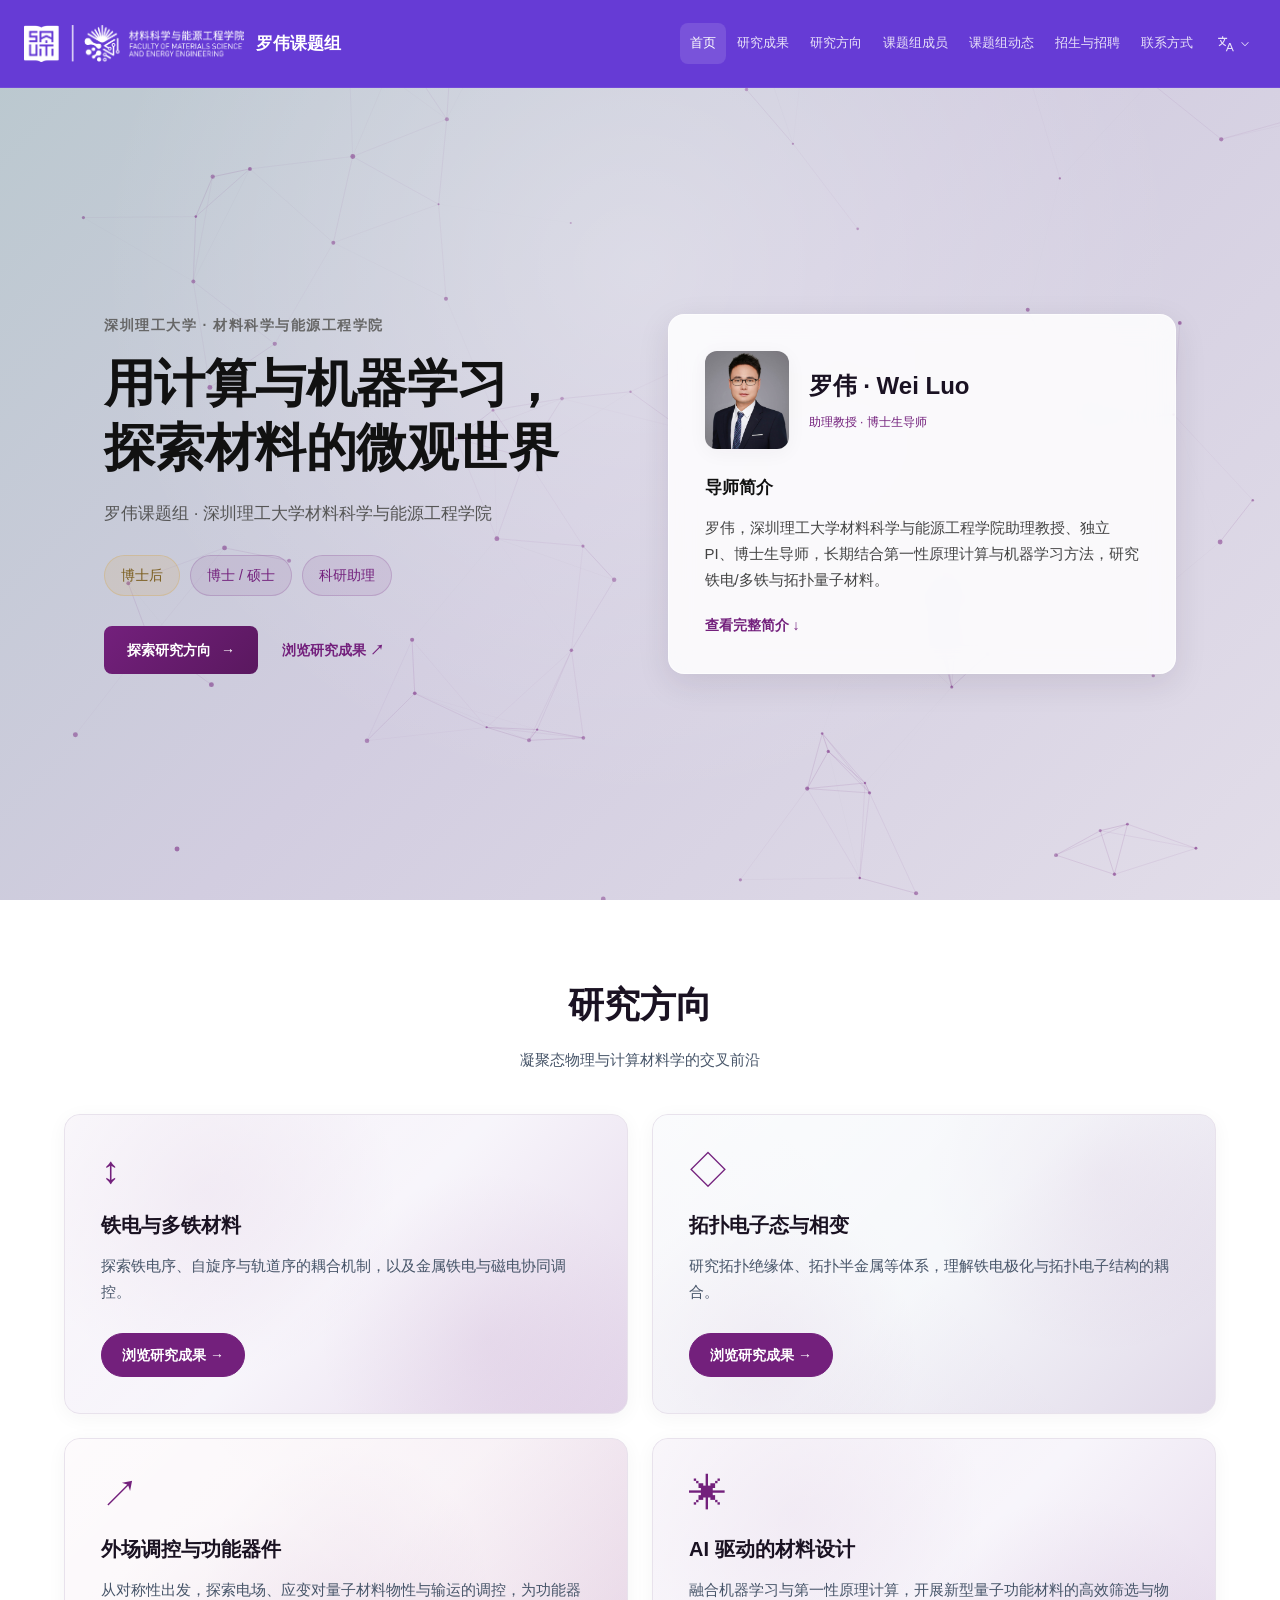
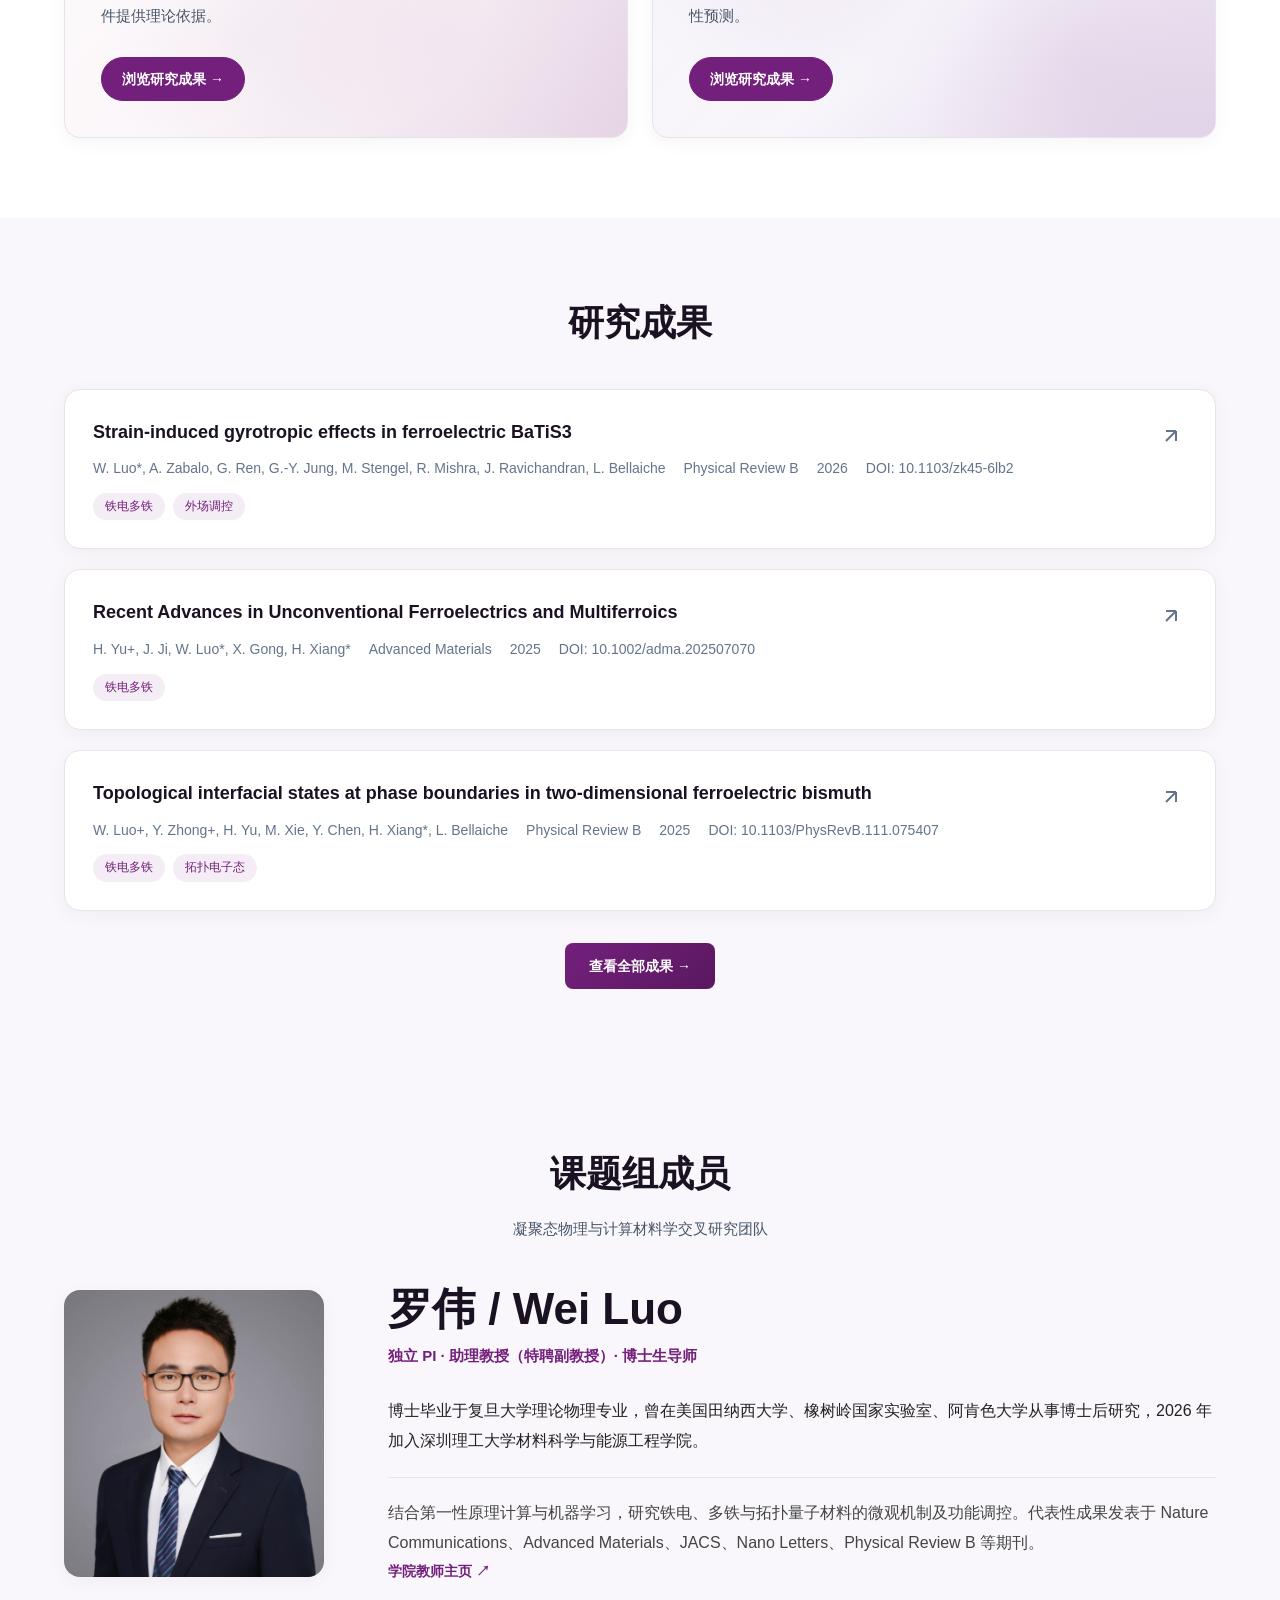
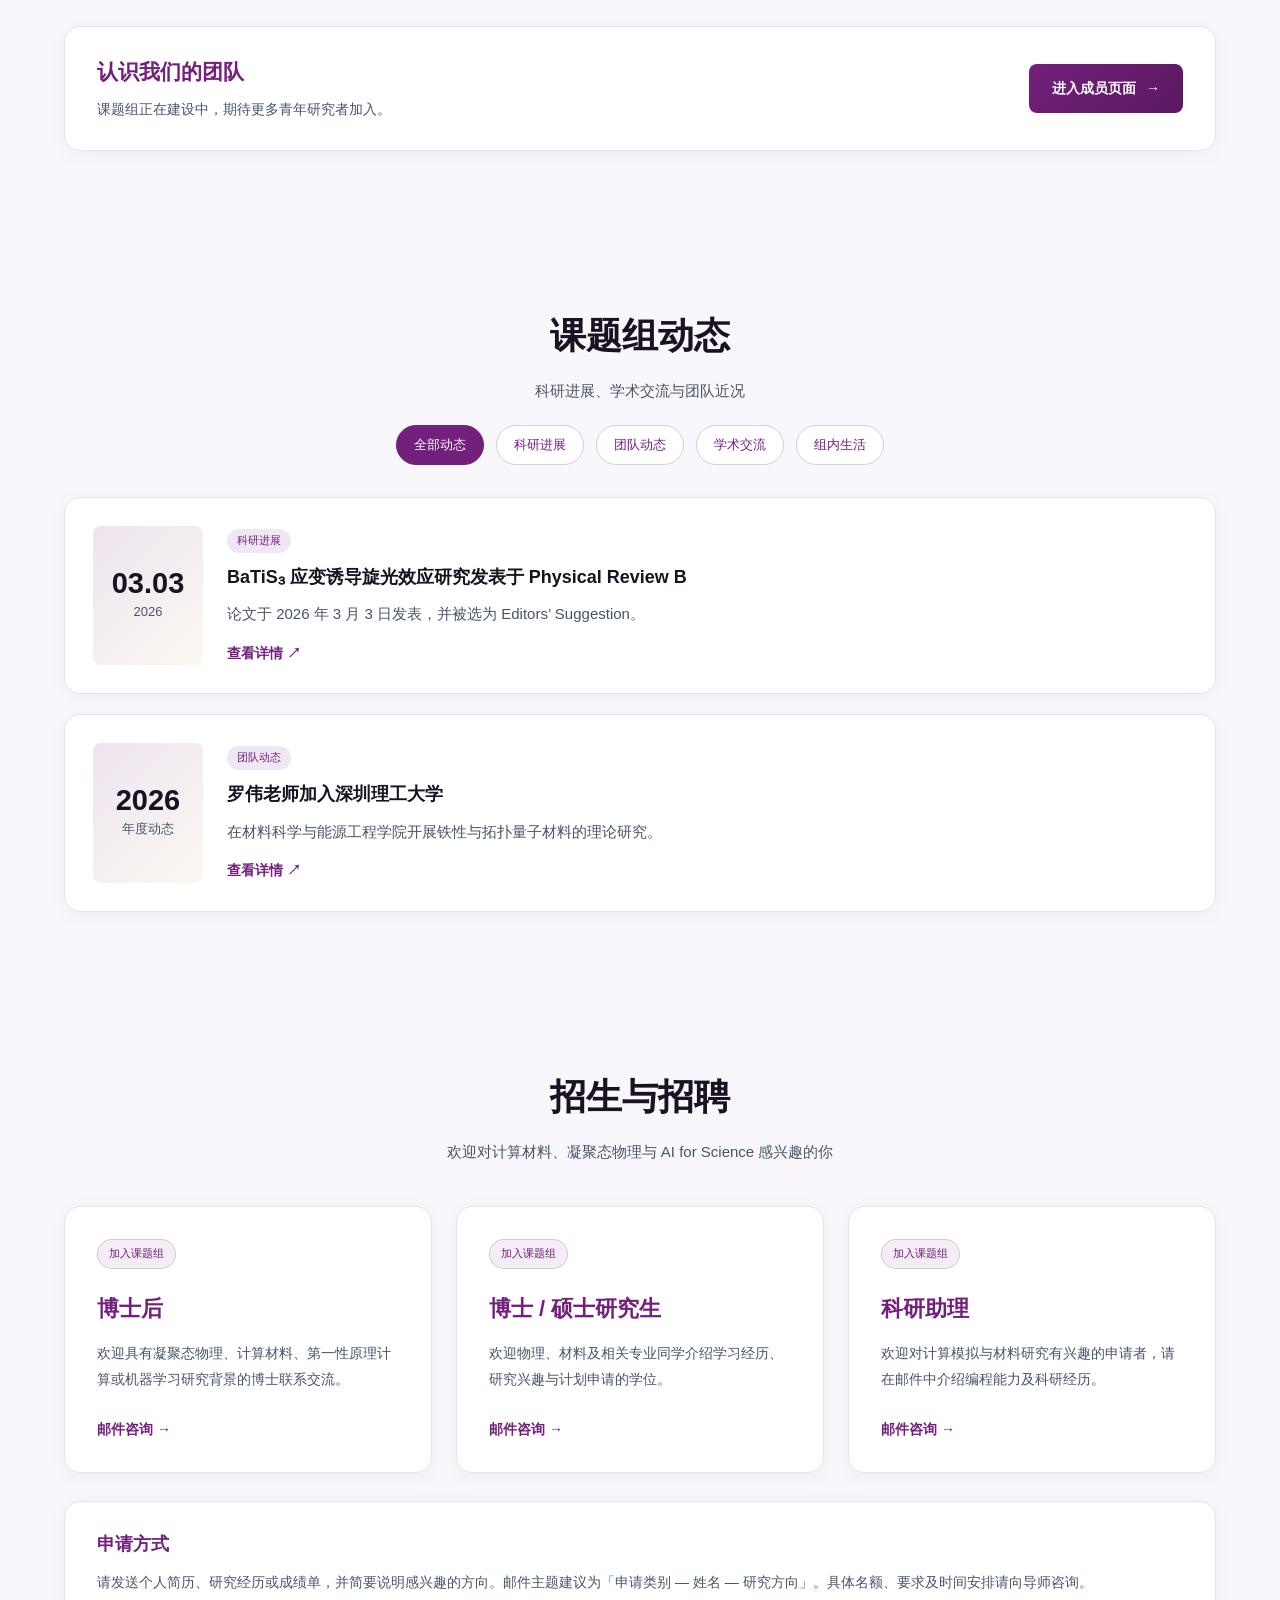
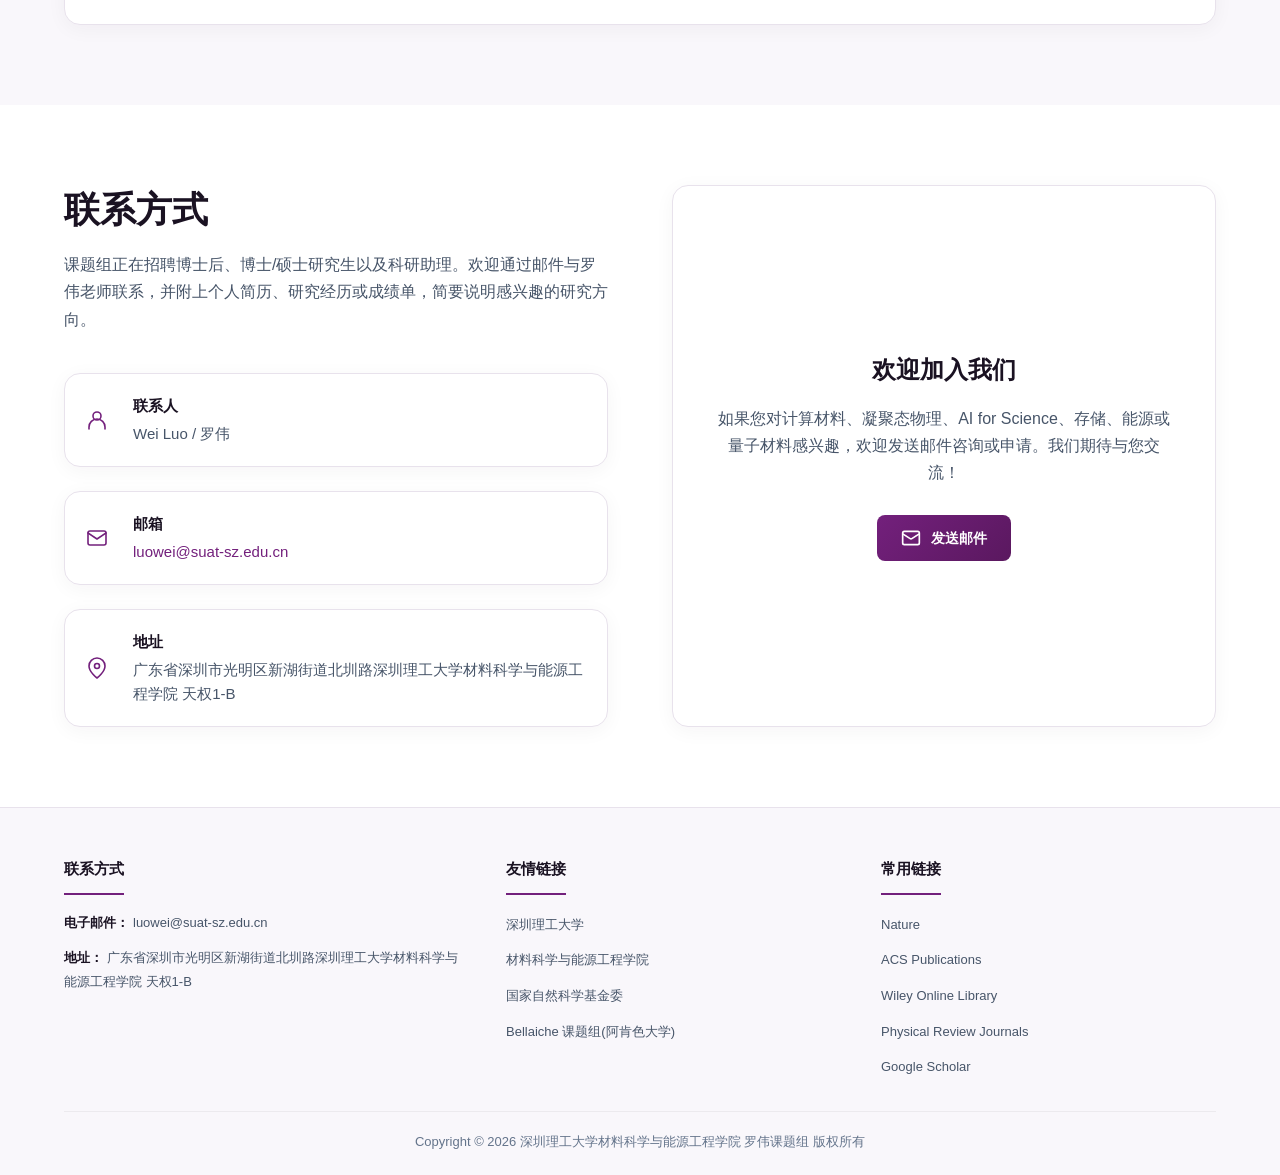
==== commit 6d7da853: "更新课题组网站：统一布局、成员资料和联系方式 同步本地确认的最新版：研究成果采用横向列表；新增成员页面和课题组动态；更新研究生周运通、黄文烽及周运通头像；统一导航、移动端布局及天权1-B联系地址。" ====
--- a/index.html
+++ b/index.html
@@ -4,15 +4,12 @@
     <meta charset="UTF-8" />
     <meta name="viewport" content="width=device-width, initial-scale=1.0" />
     <meta name="theme-color" content="#73207c" />
-    <title>罗伟教授课题组 - 深圳理工大学材料学院</title>
-    <meta name="description" content="深圳理工大学材料学院罗伟教授课题组官方网站，聚焦新能源材料、纳米功能材料与智能材料研究。" />
-    <link rel="icon" href="data:image/svg+xml,%3Csvg xmlns='http://www.w3.org/2000/svg' viewBox='0 0 100 100'%3E%3Ctext y='.9em' font-size='90'%3E🔬%3C/text%3E%3C/svg%3E" type="image/svg+xml" />
-    <link rel="preconnect" href="https://fonts.googleapis.com" />
-    <link rel="preconnect" href="https://fonts.gstatic.com" crossorigin />
-    <link href="https://fonts.googleapis.com/css2?family=Inter:wght@400;500;600;700;800&display=swap" rel="stylesheet" />
+    <title>罗伟课题组 - 深圳理工大学材料学院</title>
+    <meta name="description" content="深圳理工大学材料学院罗伟课题组官方网站，聚焦铁电与多铁、拓扑量子材料、外场调控与 AI 驱动材料设计。" />
+    <link rel="icon" href="favicon.svg" type="image/svg+xml" />
     <link rel="stylesheet" href="style.css" />
-</head>
-<body>
+<noscript><style>[data-aos]{opacity:1;transform:none}</style></noscript></head>
+<body data-page="index">
     <a href="#main-content" class="skip-link">跳到主要内容</a>
 
     <!-- ═══ 导航栏 ═══ -->
@@ -24,12 +21,13 @@
                 </a>
                 <a href="#home" class="logo-text" data-zh="罗伟课题组" data-en="Luo Wei Group">罗伟课题组</a>
             </div>
-            <div class="nav-links" id="navLinks">
-                <a href="#home" class="nav-item" data-zh="首页" data-en="Home">首页</a>
-                <a href="#research" class="nav-item" data-zh="研究内容" data-en="Research">研究内容</a>
-                <a href="#publications" class="nav-item" data-zh="团队介绍" data-en="Team">团队介绍</a>
-                <a href="#contact" class="nav-item" data-zh="联系方式" data-en="Contact">联系方式</a>
-                <div class="lang-dropdown" id="langDropdown">
+            <div class="nav-links" id="navLinks"><a href="#home" class="nav-item" data-zh="首页" data-en="Home">首页</a>
+<a href="publications.html" class="nav-item" data-zh="研究成果" data-en="Publications">研究成果</a>
+<a href="#research" class="nav-item" data-zh="研究方向" data-en="Research">研究方向</a>
+<a href="members.html" class="nav-item" data-zh="课题组成员" data-en="People">课题组成员</a>
+<a href="#news" class="nav-item" data-zh="课题组动态" data-en="Group Updates">课题组动态</a>
+<a href="#join" class="nav-item" data-zh="招生与招聘" data-en="Join Us">招生与招聘</a>
+<a href="#contact" class="nav-item" data-zh="联系方式" data-en="Contact">联系方式</a><div class="lang-dropdown" id="langDropdown">
                     <button class="lang-trigger" id="langTrigger" aria-label="切换语言" aria-expanded="false">
                         <svg viewBox="0 0 32 32" aria-hidden="true">
                             <path fill="currentColor" d="M27.85 29H30l-6-15h-2.35l-6 15h2.15l1.6-4h6.85zm-7.65-6 2.62-6.56L25.45 23zM18 7V5h-7V2H9v3H2v2h10.74a14.7 14.7 0 0 1-3.19 6.18A13.5 13.5 0 0 1 7.26 9h-2.1a16.5 16.5 0 0 0 3 5.58A16.8 16.8 0 0 1 3 18l.75 1.86A18.5 18.5 0 0 0 9.53 16a16.9 16.9 0 0 0 5.76 3.84L16 18a14.5 14.5 0 0 1-5.12-3.37A17.64 17.64 0 0 0 14.8 7z"/>
@@ -44,7 +42,7 @@
                     </div>
                 </div>
             </div>
-            <button class="mobile-toggle" id="mobileToggle" aria-label="打开菜单">
+            <button class="mobile-toggle" id="mobileToggle" aria-label="打开菜单" aria-controls="navLinks" aria-expanded="false">
                 <span></span>
                 <span></span>
                 <span></span>
@@ -61,82 +59,27 @@
                 <p class="hero-label" data-zh="深圳理工大学 · 材料科学与能源工程学院" data-en="Shenzhen University of Advanced Technology · School of Materials Science and Energy Engineering">深圳理工大学 · 材料科学与能源工程学院</p>
                 <h1 class="hero-title" data-zh="用计算与机器学习，探索材料的微观世界" data-en="Exploring Materials through Computation and Machine Learning">用计算与机器学习，探索材料的微观世界</h1>
                 <p class="hero-subtitle" data-zh="罗伟课题组 · 深圳理工大学材料科学与能源工程学院" data-en="Luo Wei Group · School of Materials Science and Energy Engineering, SUAT">罗伟课题组 · 深圳理工大学材料科学与能源工程学院</p>
-                <div class="hero-positions">
-                    <span class="position-tag position-tag-accent" data-zh="博士后 2 名" data-en="Postdocs: 2">博士后 2 名</span>
-                    <span class="position-tag" data-zh="博士 / 硕士 2-3 名" data-en="PhD / Master's: 2-3">博士 / 硕士 2-3 名</span>
-                    <span class="position-tag" data-zh="科研助理 1 名" data-en="Research Assistant: 1">科研助理 1 名</span>
-                </div>
+                <div class="hero-positions"><a href="#join" class="position-tag position-tag-accent"><span data-zh="博士后" data-en="Postdocs">博士后</span></a><a href="#join" class="position-tag"><span data-zh="博士 / 硕士" data-en="PhD / Master’s">博士 / 硕士</span></a><a href="#join" class="position-tag"><span data-zh="科研助理" data-en="Research Assistants">科研助理</span></a></div><div class="hero-actions"><a class="email-btn" href="#research"><span data-zh="探索研究方向" data-en="Explore Research">探索研究方向</span> <span aria-hidden="true">→</span></a><a class="hero-secondary" href="publications.html"><span data-zh="浏览研究成果" data-en="View Publications">浏览研究成果</span> <span aria-hidden="true">↗</span></a></div>
             </div>
             <aside class="hero-intro-card">
-                <h2 class="hero-intro-title" data-zh="导师简介" data-en="Supervisor Profile">导师简介</h2>
-                <p class="hero-intro-summary" data-zh="罗伟，深圳理工大学材料科学与能源工程学院教研助理教授、独立 PI、博士生导师，长期结合第一性原理计算与机器学习方法，研究铁电/多铁与拓扑量子材料。" data-en="Wei Luo is an assistant professor, independent PI, and PhD supervisor at SUAT, combining first-principles calculations with machine learning to study ferroic/multiferroic and topological quantum materials.">罗伟，深圳理工大学材料科学与能源工程学院教研助理教授、独立 PI、博士生导师，长期结合第一性原理计算与机器学习方法，研究铁电/多铁与拓扑量子材料。</p>
-                <a href="#about" class="hero-intro-link" data-zh="查看完整简介 ↓" data-en="Full profile ↓">查看完整简介 ↓</a>
+                <div class="hero-profile"><img src="wei-luo.jpg" alt="罗伟 / Wei Luo" width="100" height="112"><div><h2 data-zh="罗伟 · Wei Luo" data-en="Wei Luo">罗伟 · Wei Luo</h2><p data-zh="助理教授 · 博士生导师" data-en="Assistant Professor · PhD Supervisor">助理教授 · 博士生导师</p></div></div><h2 class="hero-intro-title" data-zh="导师简介" data-en="Supervisor Profile">导师简介</h2>
+                <p class="hero-intro-summary" data-zh="罗伟，深圳理工大学材料科学与能源工程学院助理教授、独立 PI、博士生导师，长期结合第一性原理计算与机器学习方法，研究铁电/多铁与拓扑量子材料。" data-en="Wei Luo is an assistant professor, independent PI, and PhD supervisor at SUAT, combining first-principles calculations with machine learning to study ferroic/multiferroic and topological quantum materials.">罗伟，深圳理工大学材料科学与能源工程学院助理教授、独立 PI、博士生导师，长期结合第一性原理计算与机器学习方法，研究铁电/多铁与拓扑量子材料。</p>
+                <a href="#team" class="hero-intro-link" data-zh="查看完整简介 ↓" data-en="Full profile ↓">查看完整简介 ↓</a>
             </aside>
         </div>
     </section>
 
     <!-- ═══ 导师简介（完整版） ═══ -->
-    <section class="section about" id="about">
-        <div class="container">
-            <div class="about-content">
-                <div class="about-photo">
-                    <img src="https://msee.suat-sz.edu.cn/__local/2/41/99/154E41BE5000E348FDD0DBFCEBC_81A6F9F3_219C9.jpg" alt="罗伟 / Wei Luo" class="about-photo-img" loading="lazy" />
-                </div>
-                <div class="about-text">
-                    <h2 class="about-title" data-zh="导师简介" data-en="Supervisor Profile">导师简介</h2>
-                    <div class="about-subtitle" data-zh="独立 PI · 博士生导师" data-en="Independent PI · PhD Supervisor">独立 PI · 博士生导师</div>
-                    <p data-zh="罗伟，深圳理工大学材料科学与能源工程学院教研助理教授（特聘副教授）、独立 PI、博士生导师。博士毕业于复旦大学凝聚态物理专业，曾在美国田纳西大学、橡树岭国家实验室、阿肯色大学从事博士后研究。博士后合作导师为美国阿肯色大学 Laurent Bellaiche 教授，系国际知名的凝聚态物理学家。" data-en="Wei Luo is an assistant professor (distinguished associate professor), independent PI, and PhD supervisor at the School of Materials Science and Energy Engineering, Shenzhen University of Advanced Technology. He earned his PhD in condensed matter physics from Fudan University, then conducted postdoctoral research at the University of Tennessee, Oak Ridge National Laboratory, and the University of Arkansas. His postdoctoral co-advisor was Prof. Laurent Bellaiche at the University of Arkansas, an internationally renowned condensed matter physicist.">罗伟，深圳理工大学材料科学与能源工程学院教研助理教授（特聘副教授）、独立 PI、博士生导师。博士毕业于复旦大学凝聚态物理专业，曾在美国田纳西大学、橡树岭国家实验室、阿肯色大学从事博士后研究。博士后合作导师为美国阿肯色大学 Laurent Bellaiche 教授，系国际知名的凝聚态物理学家。</p>
-                    <p data-zh="长期结合第一性原理计算与机器学习方法，研究铁电/多铁材料、拓扑量子材料的结构、物性与功能调控。以第一作者（含共一）/通讯作者（含共通）发表 SCI 论文 15 篇以上，成果发表于 Nat. Commun.、J. Am. Chem. Soc.、Angew. Chem.、Adv. Mater.、Phys. Rev. B、Nano Lett.、npj Comput. Mater. 等；Google Scholar 总引用约 980 次。" data-en="He combines first-principles calculations with machine learning to study ferroic/multiferroic and topological quantum materials. He has published 15+ SCI papers as first or corresponding author in Nat. Commun., J. Am. Chem. Soc., Angew. Chem., Adv. Mater., Phys. Rev. B, Nano Lett., and npj Comput. Mater., with ~980 Google Scholar citations.">长期结合第一性原理计算与机器学习方法，研究铁电/多铁材料、拓扑量子材料的结构、物性与功能调控。以第一作者（含共一）/通讯作者（含共通）发表 SCI 论文 15 篇以上，成果发表于 Nat. Commun.、J. Am. Chem. Soc.、Angew. Chem.、Adv. Mater.、Phys. Rev. B、Nano Lett.、npj Comput. Mater. 等；Google Scholar 总引用约 980 次。</p>
-                </div>
-            </div>
-        </div>
-    </section>
+    
 
     <!-- ═══ 研究内容 ═══ -->
-    <section class="section research" id="research">
-        <div class="container">
-            <div class="section-header">
-                <h2 class="section-title" data-zh="研究内容" data-en="Research Content">研究内容</h2>
-                <p class="section-desc" data-zh="凝聚态物理与计算材料学的交叉前沿" data-en="At the intersection of condensed matter physics and computational materials science">凝聚态物理与计算材料学的交叉前沿</p>
-            </div>
-            <div class="research-grid">
-                <a href="#representative-publications" class="research-card research-card-bg research-card-bg-fp" data-aos="fade-up">
-                    <div class="research-card-overlay"></div>
-                    <div class="research-card-content">
-                        <div class="research-icon" aria-hidden="true">⚡</div>
-                        <h3 data-zh="第一性原理计算" data-en="First-Principles Calculations">第一性原理计算</h3>
-                        <p data-zh="研究铁电、多铁与拓扑材料的结构稳定性、电子结构、相变机理与功能性质预测，理解材料物性的微观起源。" data-en="We study the structural stability, electronic structure, phase-transition mechanisms, and functional properties of ferroic, multiferroic, and topological materials to understand the microscopic origins of their behavior.">研究铁电、多铁与拓扑材料的结构稳定性、电子结构、相变机理与功能性质预测，理解材料物性的微观起源。</p>
-                        <span class="card-link" data-zh="点击了解更多 →" data-en="Learn more →">点击了解更多 →</span>
-                    </div>
-                </a>
-                <a href="#representative-publications" class="research-card research-card-bg research-card-bg-ml" data-aos="fade-up" data-aos-delay="100">
-                    <div class="research-card-overlay"></div>
-                    <div class="research-card-content">
-                        <div class="research-icon" aria-hidden="true">🌀</div>
-                        <h3 data-zh="机器学习材料模拟" data-en="Machine-Learning Materials Simulation">机器学习材料模拟</h3>
-                        <p data-zh="面向复杂材料体系建立高精度、高效率的机器学习模拟方法，连接量子尺度计算与大尺度动力学模拟。" data-en="We develop high-precision, efficient machine-learning simulation methods for complex materials, bridging quantum-scale calculations and large-scale dynamics.">面向复杂材料体系建立高精度、高效率的机器学习模拟方法，连接量子尺度计算与大尺度动力学模拟。</p>
-                        <span class="card-link" data-zh="点击了解更多 →" data-en="Learn more →">点击了解更多 →</span>
-                    </div>
-                </a>
-                <a href="#representative-publications" class="research-card research-card-bg research-card-bg-ai" data-aos="fade-up" data-aos-delay="200">
-                    <div class="research-card-overlay"></div>
-                    <div class="research-card-content">
-                        <div class="research-icon" aria-hidden="true">🤖</div>
-                        <h3 data-zh="数据驱动材料设计" data-en="Data-Driven Materials Design">数据驱动材料设计</h3>
-                        <p data-zh="结合物理图像、计算模拟与 AI 工具，探索可发表、可拓展、可持续推进的前沿材料课题。" data-en="We combine physical intuition, computational modeling, and AI tools to explore frontier materials problems that are publishable, extensible, and sustainable.">结合物理图像、计算模拟与 AI 工具，探索可发表、可拓展、可持续推进的前沿材料课题。</p>
-                        <span class="card-link" data-zh="点击了解更多 →" data-en="Learn more →">点击了解更多 →</span>
-                    </div>
-                </a>
-            </div>
-        </div>
-    </section>
+    <section class="section research" id="research"><div class="container"><div class="section-header"><h2 class="section-title" data-zh="研究方向" data-en="Research">研究方向</h2><p class="section-desc" data-zh="凝聚态物理与计算材料学的交叉前沿" data-en="At the intersection of condensed matter physics and computational materials science">凝聚态物理与计算材料学的交叉前沿</p></div><div class="research-grid"><a href="publications.html?filter=ferroic" class="research-card research-card-bg research-card-bg-fp" data-aos="fade-up"><div class="research-card-overlay"></div><div class="research-card-content"><div class="research-icon" aria-hidden="true">↕</div><h3 data-zh="铁电与多铁材料" data-en="Ferroelectrics &amp; Multiferroics">铁电与多铁材料</h3><p data-zh="探索铁电序、自旋序与轨道序的耦合机制，以及金属铁电与磁电协同调控。" data-en="Exploring coupled polar, spin and orbital order, metallic ferroelectricity and magnetoelectric control.">探索铁电序、自旋序与轨道序的耦合机制，以及金属铁电与磁电协同调控。</p><span class="card-link" data-zh="浏览研究成果 →" data-en="Explore Publications →">浏览研究成果 →</span></div></a><a href="publications.html?filter=topological" class="research-card research-card-bg research-card-bg-ml" data-aos="fade-up"><div class="research-card-overlay"></div><div class="research-card-content"><div class="research-icon" aria-hidden="true">◇</div><h3 data-zh="拓扑电子态与相变" data-en="Topological States &amp; Transitions">拓扑电子态与相变</h3><p data-zh="研究拓扑绝缘体、拓扑半金属等体系，理解铁电极化与拓扑电子结构的耦合。" data-en="Studying topological insulators and semimetals, and the coupling between polarization and topological electronic structure.">研究拓扑绝缘体、拓扑半金属等体系，理解铁电极化与拓扑电子结构的耦合。</p><span class="card-link" data-zh="浏览研究成果 →" data-en="Explore Publications →">浏览研究成果 →</span></div></a><a href="publications.html?filter=fieldcontrol" class="research-card research-card-bg research-card-bg-ai" data-aos="fade-up"><div class="research-card-overlay"></div><div class="research-card-content"><div class="research-icon" aria-hidden="true">↗</div><h3 data-zh="外场调控与功能器件" data-en="Field Control &amp; Functional Devices">外场调控与功能器件</h3><p data-zh="从对称性出发，探索电场、应变对量子材料物性与输运的调控，为功能器件提供理论依据。" data-en="Symmetry-guided electrical and strain control of quantum material properties and transport for functional devices.">从对称性出发，探索电场、应变对量子材料物性与输运的调控，为功能器件提供理论依据。</p><span class="card-link" data-zh="浏览研究成果 →" data-en="Explore Publications →">浏览研究成果 →</span></div></a><a href="publications.html?filter=all" class="research-card research-card-bg research-card-bg-fp" data-aos="fade-up"><div class="research-card-overlay"></div><div class="research-card-content"><div class="research-icon" aria-hidden="true">✳</div><h3 data-zh="AI 驱动的材料设计" data-en="AI-Driven Materials Design">AI 驱动的材料设计</h3><p data-zh="融合机器学习与第一性原理计算，开展新型量子功能材料的高效筛选与物性预测。" data-en="Combining machine learning with first-principles calculations for efficient screening and property prediction.">融合机器学习与第一性原理计算，开展新型量子功能材料的高效筛选与物性预测。</p><span class="card-link" data-zh="浏览研究成果 →" data-en="Explore Publications →">浏览研究成果 →</span></div></a></div></div></section>
 
     <!-- ═══ 代表成果 ═══ -->
     <section class="section publications-preview" id="representative-publications">
         <div class="container">
             <div class="section-header">
-                <h2 class="section-title" data-zh="代表成果" data-en="Representative Publications">代表成果</h2>
-                <p class="section-desc" data-zh="课题组近期代表性研究论文" data-en="Recent representative publications from our group">课题组近期代表性研究论文</p>
+                <h2 class="section-title" data-zh="研究成果" data-en="Publications">研究成果</h2>
             </div>
 
             <div class="publication-list" id="publicationList" data-preview="true">
@@ -149,21 +92,10 @@
     </section>
 
     <!-- ═══ 团队介绍 ═══ -->
-    <section class="section team" id="publications">
-        <div class="container">
-            <div class="section-header">
-                <h2 class="section-title" data-zh="团队介绍" data-en="Team">团队介绍</h2>
-                <p class="section-desc" data-zh="课题组致力于计算材料与凝聚态物理交叉研究" data-en="Our group explores computational materials and condensed matter physics">课题组致力于计算材料与凝聚态物理交叉研究</p>
-            </div>
-
-            <div class="team-grid" id="teamGrid">
-                <!-- 团队成员由 JavaScript 动态渲染 -->
-            </div>
-        </div>
-    </section>
+    <section class="section team" id="team"><div class="container"><div class="section-header"><h2 class="section-title" data-zh="课题组成员" data-en="People">课题组成员</h2><p class="section-desc" data-zh="凝聚态物理与计算材料学交叉研究团队" data-en="Exploring condensed matter physics and computational materials science">凝聚态物理与计算材料学交叉研究团队</p></div><div class="about-content"><div class="about-photo"><img src="wei-luo.jpg" alt="罗伟 / Wei Luo" class="about-photo-img" width="1184" height="1310" loading="lazy"></div><div class="about-text"><h3 class="about-title" data-zh="罗伟 / Wei Luo" data-en="Wei Luo">罗伟 / Wei Luo</h3><div class="about-subtitle" data-zh="独立 PI · 助理教授（特聘副教授）· 博士生导师" data-en="Independent PI · Assistant Professor (Distinguished Associate Professor) · PhD Supervisor">独立 PI · 助理教授（特聘副教授）· 博士生导师</div><p data-zh="博士毕业于复旦大学理论物理专业，曾在美国田纳西大学、橡树岭国家实验室、阿肯色大学从事博士后研究，2026 年加入深圳理工大学材料科学与能源工程学院。" data-en="PhD in theoretical physics from Fudan University, followed by postdoctoral research at the University of Tennessee, Oak Ridge National Laboratory and the University of Arkansas. Joined the School of Materials Science and Energy Engineering at SUAT in 2026.">博士毕业于复旦大学理论物理专业，曾在美国田纳西大学、橡树岭国家实验室、阿肯色大学从事博士后研究，2026 年加入深圳理工大学材料科学与能源工程学院。</p><p data-zh="结合第一性原理计算与机器学习，研究铁电、多铁与拓扑量子材料的微观机制及功能调控。代表性成果发表于 Nature Communications、Advanced Materials、JACS、Nano Letters、Physical Review B 等期刊。" data-en="Combines first-principles calculations and machine learning to investigate ferroic, multiferroic and topological quantum materials. Representative publications appear in Nature Communications, Advanced Materials, JACS, Nano Letters and Physical Review B.">结合第一性原理计算与机器学习，研究铁电、多铁与拓扑量子材料的微观机制及功能调控。代表性成果发表于 Nature Communications、Advanced Materials、JACS、Nano Letters、Physical Review B 等期刊。</p><a href="https://msee.suat-sz.edu.cn/info/1010/1382.htm" target="_blank" rel="noopener noreferrer" class="hero-intro-link"><span data-zh="学院教师主页 ↗" data-en="Faculty Profile ↗">学院教师主页 ↗</span></a></div></div><div class="members-portal"><div><h3 data-zh="认识我们的团队" data-en="Meet the Group">认识我们的团队</h3><p data-zh="课题组正在建设中，期待更多青年研究者加入。" data-en="Our group is growing. We look forward to welcoming more early-career researchers.">课题组正在建设中，期待更多青年研究者加入。</p></div><a class="email-btn" href="members.html"><span data-zh="进入成员页面" data-en="Browse Members">进入成员页面</span><span aria-hidden="true">→</span></a></div></div></section>
 
     <!-- ═══ 联系方式 ═══ -->
-    <section class="section contact" id="contact">
+    <section class="section news" id="news"><div class="container"><div class="section-header"><h2 class="section-title" data-zh="课题组动态" data-en="Group Updates">课题组动态</h2><p class="section-desc" data-zh="科研进展、学术交流与团队近况" data-en="Research, academic exchange and life in the group">科研进展、学术交流与团队近况</p></div><div class="news-filters" role="group" aria-label="动态分类"><button type="button" class="news-filter active" data-news-filter="all" aria-pressed="true" aria-controls="groupNewsList"><span data-zh="全部动态" data-en="All Updates">全部动态</span></button><button type="button" class="news-filter" data-news-filter="research" aria-pressed="false" aria-controls="groupNewsList"><span data-zh="科研进展" data-en="Research">科研进展</span></button><button type="button" class="news-filter" data-news-filter="group" aria-pressed="false" aria-controls="groupNewsList"><span data-zh="团队动态" data-en="Group News">团队动态</span></button><button type="button" class="news-filter" data-news-filter="academic" aria-pressed="false" aria-controls="groupNewsList"><span data-zh="学术交流" data-en="Academic Exchange">学术交流</span></button><button type="button" class="news-filter" data-news-filter="life" aria-pressed="false" aria-controls="groupNewsList"><span data-zh="组内生活" data-en="Group Life">组内生活</span></button></div><div class="news-list" id="groupNewsList"><article class="news-item" data-news-category="research"><div class="news-date"><span class="news-day">03.03</span><span class="news-month" data-zh="2026" data-en="2026">2026</span></div><div class="news-content"><span class="news-type" data-zh="科研进展" data-en="Research">科研进展</span><h3 data-zh="BaTiS₃ 应变诱导旋光效应研究发表于 Physical Review B" data-en="Strain-induced gyrotropic effects in BaTiS₃ published in Physical Review B">BaTiS₃ 应变诱导旋光效应研究发表于 Physical Review B</h3><p data-zh="论文于 2026 年 3 月 3 日发表，并被选为 Editors’ Suggestion。" data-en="Published on March 3, 2026 and selected as an Editors’ Suggestion.">论文于 2026 年 3 月 3 日发表，并被选为 Editors’ Suggestion。</p><a href="https://journals.aps.org/prb/abstract/10.1103/zk45-6lb2" target="_blank" rel="noopener noreferrer" class="hero-intro-link"><span data-zh="查看详情 ↗" data-en="Read More ↗">查看详情 ↗</span></a></div></article><article class="news-item" data-news-category="group"><div class="news-date"><span class="news-day">2026</span><span class="news-month" data-zh="年度动态" data-en="GROUP UPDATE">年度动态</span></div><div class="news-content"><span class="news-type" data-zh="团队动态" data-en="Group News">团队动态</span><h3 data-zh="罗伟老师加入深圳理工大学" data-en="Wei Luo joins Shenzhen University of Advanced Technology">罗伟老师加入深圳理工大学</h3><p data-zh="在材料科学与能源工程学院开展铁性与拓扑量子材料的理论研究。" data-en="Beginning theoretical research on ferroic and topological quantum materials at the School of Materials Science and Energy Engineering.">在材料科学与能源工程学院开展铁性与拓扑量子材料的理论研究。</p><a href="https://msee.suat-sz.edu.cn/info/1010/1382.htm" target="_blank" rel="noopener noreferrer" class="hero-intro-link"><span data-zh="查看详情 ↗" data-en="Read More ↗">查看详情 ↗</span></a></div></article></div><div class="news-empty" id="groupNewsEmpty" role="status" hidden><p data-zh="暂无相关动态，后续更新将在这里发布。" data-en="No updates in this category yet. Future posts will appear here.">暂无相关动态，后续更新将在这里发布。</p></div></div></section><section class="section recruitment" id="join"><div class="container"><div class="section-header"><h2 class="section-title" data-zh="招生与招聘" data-en="Join Us">招生与招聘</h2><p class="section-desc" data-zh="欢迎对计算材料、凝聚态物理与 AI for Science 感兴趣的你" data-en="For curious researchers in computational materials, condensed matter physics and AI for Science">欢迎对计算材料、凝聚态物理与 AI for Science 感兴趣的你</p></div><div class="recruitment-grid"><article class="recruitment-card"><span class="position-tag" data-zh="加入课题组" data-en="JOIN THE GROUP">加入课题组</span><h3 data-zh="博士后" data-en="Postdoctoral Researchers">博士后</h3><p data-zh="欢迎具有凝聚态物理、计算材料、第一性原理计算或机器学习研究背景的博士联系交流。" data-en="PhDs with experience in condensed matter physics, computational materials, first-principles calculations or machine learning are welcome.">欢迎具有凝聚态物理、计算材料、第一性原理计算或机器学习研究背景的博士联系交流。</p><a class="hero-intro-link" href="mailto:luowei@suat-sz.edu.cn"><span data-zh="邮件咨询 →" data-en="Enquire by Email →">邮件咨询 →</span></a></article><article class="recruitment-card"><span class="position-tag" data-zh="加入课题组" data-en="JOIN THE GROUP">加入课题组</span><h3 data-zh="博士 / 硕士研究生" data-en="PhD / Master’s Students">博士 / 硕士研究生</h3><p data-zh="欢迎物理、材料及相关专业同学介绍学习经历、研究兴趣与计划申请的学位。" data-en="Students in physics, materials and related fields are welcome to share their academic background, interests and intended degree.">欢迎物理、材料及相关专业同学介绍学习经历、研究兴趣与计划申请的学位。</p><a class="hero-intro-link" href="mailto:luowei@suat-sz.edu.cn"><span data-zh="邮件咨询 →" data-en="Enquire by Email →">邮件咨询 →</span></a></article><article class="recruitment-card"><span class="position-tag" data-zh="加入课题组" data-en="JOIN THE GROUP">加入课题组</span><h3 data-zh="科研助理" data-en="Research Assistants">科研助理</h3><p data-zh="欢迎对计算模拟与材料研究有兴趣的申请者，请在邮件中介绍编程能力及科研经历。" data-en="Applicants interested in computational modeling and materials research are welcome to describe their programming and research experience.">欢迎对计算模拟与材料研究有兴趣的申请者，请在邮件中介绍编程能力及科研经历。</p><a class="hero-intro-link" href="mailto:luowei@suat-sz.edu.cn"><span data-zh="邮件咨询 →" data-en="Enquire by Email →">邮件咨询 →</span></a></article></div><div class="application-note"><h3 data-zh="申请方式" data-en="How to Enquire">申请方式</h3><p data-zh="请发送个人简历、研究经历或成绩单，并简要说明感兴趣的方向。邮件主题建议为「申请类别 — 姓名 — 研究方向」。具体名额、要求及时间安排请向导师咨询。" data-en="Please send your CV, research experience or transcript, and a short statement of interests. Suggested subject: “Position — Name — Research interest”. Contact the PI for availability, requirements and timelines.">请发送个人简历、研究经历或成绩单，并简要说明感兴趣的方向。邮件主题建议为「申请类别 — 姓名 — 研究方向」。具体名额、要求及时间安排请向导师咨询。</p></div></div></section><section class="section contact" id="contact">
         <div class="container">
             <div class="contact-grid">
                 <div class="contact-info" data-aos="fade-right">
@@ -171,24 +103,24 @@
                     <p class="contact-desc" data-zh="课题组正在招聘博士后、博士/硕士研究生以及科研助理。欢迎通过邮件与罗伟老师联系，并附上个人简历、研究经历或成绩单，简要说明感兴趣的研究方向。" data-en="We are recruiting postdocs, PhD/Master's students, and a research assistant. Please contact Dr. Luo Wei by email with your CV, research experience or transcripts, and a brief note on your research interests.">课题组正在招聘博士后、博士/硕士研究生以及科研助理。欢迎通过邮件与罗伟老师联系，并附上个人简历、研究经历或成绩单，简要说明感兴趣的研究方向。</p>
                     <div class="contact-list">
                         <div class="contact-item">
-                            <span class="contact-icon" aria-hidden="true">👤</span>
+                            <span class="contact-icon" aria-hidden="true"><svg viewBox="0 0 24 24" fill="none" stroke="currentColor" stroke-width="1.6" stroke-linecap="round" stroke-linejoin="round" aria-hidden="true" focusable="false"><circle cx="12" cy="8" r="4"/><path d="M4 21v-2a8 8 0 0 1 16 0v2"/></svg></span>
                             <div>
                                 <h4 data-zh="联系人" data-en="Contact">联系人</h4>
                                 <p>Wei Luo / 罗伟</p>
                             </div>
                         </div>
                         <div class="contact-item">
-                            <span class="contact-icon" aria-hidden="true">✉️</span>
+                            <span class="contact-icon" aria-hidden="true"><svg viewBox="0 0 24 24" fill="none" stroke="currentColor" stroke-width="1.6" stroke-linecap="round" stroke-linejoin="round" aria-hidden="true" focusable="false"><rect x="3" y="5" width="18" height="14" rx="2"/><path d="m3 7 9 6 9-6"/></svg></span>
                             <div>
                                 <h4 data-zh="邮箱" data-en="Email">邮箱</h4>
-                                <p>luowei@suat-sz.edu.cn</p>
+                                <p><a href="mailto:luowei@suat-sz.edu.cn">luowei@suat-sz.edu.cn</a></p>
                             </div>
                         </div>
                         <div class="contact-item">
-                            <span class="contact-icon" aria-hidden="true">📍</span>
+                            <span class="contact-icon" aria-hidden="true"><svg viewBox="0 0 24 24" fill="none" stroke="currentColor" stroke-width="1.6" stroke-linecap="round" stroke-linejoin="round" aria-hidden="true" focusable="false"><path d="M20 10c0 6-8 12-8 12S4 16 4 10a8 8 0 1 1 16 0Z"/><circle cx="12" cy="10" r="2.5"/></svg></span>
                             <div>
                                 <h4 data-zh="地址" data-en="Address">地址</h4>
-                                <p data-zh="广东省深圳市光明区新湖街道深圳理工大学材料学院" data-en="School of Materials, Shenzhen University of Advanced Technology, Guangming District, Shenzhen, Guangdong">广东省深圳市光明区新湖街道深圳理工大学材料学院</p>
+                                <p data-zh="广东省深圳市光明区新湖街道北圳路深圳理工大学材料科学与能源工程学院 天权1-B" data-en="Tianquan 1-B, School of Materials Science and Energy Engineering, Shenzhen University of Advanced Technology, Beizhen Road, Xinhu Subdistrict, Guangming District, Shenzhen, Guangdong, China">广东省深圳市光明区新湖街道北圳路深圳理工大学材料科学与能源工程学院 天权1-B</p>
                             </div>
                         </div>
                     </div>
@@ -218,7 +150,7 @@
                     <h4 class="footer-column-title" data-zh="联系方式" data-en="Contact">联系方式</h4>
                     <div class="footer-contact-info">
                         <p><strong data-zh="电子邮件：" data-en="Email: ">电子邮件：</strong>luowei@suat-sz.edu.cn</p>
-                        <p><strong data-zh="地址：" data-en="Address: ">地址：</strong><span data-zh="广东省深圳市光明区新湖街道深圳理工大学材料科学与能源工程学院" data-en="School of Materials Science and Energy Engineering, Shenzhen University of Advanced Technology, Guangming District, Shenzhen">广东省深圳市光明区新湖街道深圳理工大学材料科学与能源工程学院</span></p>
+                        <p><strong data-zh="地址：" data-en="Address: ">地址：</strong><span data-zh="广东省深圳市光明区新湖街道北圳路深圳理工大学材料科学与能源工程学院 天权1-B" data-en="Tianquan 1-B, School of Materials Science and Energy Engineering, Shenzhen University of Advanced Technology, Beizhen Road, Xinhu Subdistrict, Guangming District, Shenzhen, Guangdong, China">广东省深圳市光明区新湖街道北圳路深圳理工大学材料科学与能源工程学院 天权1-B</span></p>
                     </div>
                 </div>
                 <div class="footer-column">
@@ -227,6 +159,7 @@
                         <li><a href="https://www.suat-sz.edu.cn/" target="_blank" rel="noopener noreferrer" data-zh="深圳理工大学" data-en="Shenzhen University of Advanced Technology">深圳理工大学</a></li>
                         <li><a href="https://msee.suat-sz.edu.cn/" target="_blank" rel="noopener noreferrer" data-zh="材料科学与能源工程学院" data-en="School of Materials Science and Energy Engineering">材料科学与能源工程学院</a></li>
                         <li><a href="https://www.nsfc.gov.cn/" target="_blank" rel="noopener noreferrer" data-zh="国家自然科学基金委" data-en="National Natural Science Foundation">国家自然科学基金委</a></li>
+                        <li><a href="https://ccmp.uark.edu/" target="_blank" rel="noopener noreferrer" data-zh="Bellaiche 课题组(阿肯色大学)" data-en="Bellaiche Group (Univ. of Arkansas)">Bellaiche 课题组(阿肯色大学)</a></li>
                     </ul>
                 </div>
                 <div class="footer-column">
@@ -241,7 +174,7 @@
                 </div>
             </div>
             <div class="footer-bottom">
-                <p data-zh="Copyright © 2018 - 2026 深圳理工大学材料科学与能源工程学院 罗伟课题组 版权所有" data-en="Copyright © 2018 - 2026 Luo Wei Group, School of Materials Science and Energy Engineering, Shenzhen University of Advanced Technology. All Rights Reserved.">Copyright © 2018 - 2026 深圳理工大学材料科学与能源工程学院 罗伟课题组 版权所有</p>
+                <p data-zh="Copyright © 2026 深圳理工大学材料科学与能源工程学院 罗伟课题组 版权所有" data-en="Copyright © 2026 Luo Wei Group, School of Materials Science and Energy Engineering, Shenzhen University of Advanced Technology. All Rights Reserved.">Copyright © 2026 深圳理工大学材料科学与能源工程学院 罗伟课题组 版权所有</p>
             </div>
         </div>
     </footer>
--- a/style.css
+++ b/style.css
@@ -1748,3 +1748,396 @@
         transition: none;
     }
 }
+
+/* Consistent academic iconography and responsive layout refinements. */
+.research-icon { color: var(--primary); line-height: 1; }
+.research-icon svg { width: 36px; height: 36px; display: block; }
+.contact-icon { color: var(--primary); display: flex; align-items: center; }
+.contact-icon svg { width: 24px; height: 24px; }
+.no-results-icon svg { width: 40px; height: 40px; }
+.member-avatar { background: var(--bg-tertiary); flex-shrink: 0; }
+.member-avatar-text { color: var(--primary); font-size: 21px; letter-spacing: .04em; }
+.member-info, .pub-content, .contact-item > div { min-width: 0; overflow-wrap: anywhere; }
+.pub-meta span { min-width: 0; display: inline; }
+.research-card-content { flex: 1; }
+.lang-trigger, .mobile-toggle { min-width: 44px; min-height: 44px; }
+.mobile-toggle { justify-content: center; align-items: center; flex-shrink: 0; }
+.pub-link { display: inline-flex; align-items: center; justify-content: center; min-width: 44px; min-height: 44px; }
+.publications { padding-top: 136px; }
+@media (min-width: 769px) and (max-width: 1100px) {
+    .nav-container { padding: 0 20px; }
+    .nav-logo { gap: 8px; }
+    .logo-img { max-width: 180px; height: auto; }
+    .logo-text { font-size: 17px; white-space: nowrap; }
+    .nav-item { padding: 10px; font-size: 14px; }
+    .nav-links { gap: 0; }
+    .hero-split { gap: 28px; }
+}
+@media (max-width: 768px) {
+    .nav-container { padding: 0 16px; gap: 8px; }
+    .nav-logo { gap: 8px; min-width: 0; }
+    .logo-link { min-width: 0; flex-shrink: 1; }
+    .logo-img { width: 148px; height: auto; max-height: 40px; padding: 0; }
+    .logo-text { font-size: 16px; white-space: nowrap; flex-shrink: 0; }
+    .nav-links {
+        top: 64px; bottom: auto;
+        height: calc(100vh - 64px); height: calc(100dvh - 64px);
+        padding: 24px 16px max(32px, env(safe-area-inset-bottom));
+        overflow-y: auto; visibility: hidden;
+        transition: transform .25s ease, visibility .25s;
+    }
+    .nav-links.active { visibility: visible; }
+    .nav-item { width: 100%; max-width: 400px; }
+    .lang-menu { position: static; display: none; transform: none; margin-top: 8px; }
+    .lang-dropdown.open .lang-menu { display: block; transform: none; }
+    .lang-trigger { margin: 0 auto; }
+    .hero { padding-top: 64px; min-height: 100svh; }
+    .hero-label { letter-spacing: .03em; font-size: 12px; }
+    .hero-intro-card { flex: auto; }
+    .particle-canvas { opacity: .45; }
+    .section { padding: 64px 0; scroll-margin-top: 80px; }
+    .section-header { margin-bottom: 32px; }
+    .section-title { font-size: 30px; }
+    .research-card-bg { min-height: auto; }
+    .research-card-content { padding: 24px; }
+    .research-icon { margin-bottom: 16px; }
+    .publication-item { position: relative; padding: 20px; gap: 14px; }
+    .pub-year { min-width: 52px; height: 32px; }
+    .pub-link { position: absolute; top: 14px; right: 14px; }
+    .pub-title { font-size: 16px; }
+    .pub-meta { gap: 6px 12px; }
+    .team-member { padding: 24px; gap: 16px; }
+    .contact-grid { gap: 28px; }
+    .publications { padding-top: 100px; }
+}
+@media (max-width: 360px) {
+    .nav-container { padding: 0 12px; }
+    .logo-img { width: 120px; }
+    .logo-text { font-size: 14px; }
+    .position-tag { padding: 7px 10px; font-size: 13px; }
+}
+@media (hover: none) {
+    .research-card:hover, .team-member:hover, .publication-item:hover { transform: none; }
+}
+
+/* 原版风格优化：沿用配色、首屏粒子背景和卡片语言。 */
+html{scroll-padding-top:104px}.navbar.hidden{transform:none}.nav-container{gap:16px;padding-inline:32px}.nav-logo{flex-shrink:0}.logo-img{width:245px;height:auto;padding:0}.logo-text{white-space:nowrap;font-size:18px}.nav-links{gap:2px}.nav-item{padding:10px 12px;white-space:nowrap;font-size:14px}.hero-profile{display:flex;align-items:center;gap:20px;margin-bottom:25px}.hero-profile img{width:84px;height:98px;object-fit:cover;object-position:top;border-radius:12px;box-shadow:var(--shadow)}.hero-profile h2{font-size:24px;margin-bottom:7px}.hero-profile p{color:var(--primary);font-size:12px}.hero-intro-title{font-size:17px}.hero-actions{display:flex;align-items:center;gap:24px;flex-wrap:wrap;margin-top:30px}.hero-actions .email-btn{font-size:14px;padding:13px 23px}.hero-secondary{font-size:14px;color:var(--primary);font-weight:600}.hero-positions a:hover{background:rgba(115,32,124,.14)}.research-grid{grid-template-columns:repeat(2,minmax(0,1fr))}.research-card-bg{min-height:300px}.research-icon{font-size:38px;color:var(--primary)}.about-photo{margin:0}.about-photo-img{aspect-ratio:1184/1310}.about-title,.about-subtitle{text-align:left}.members-notice{margin-top:40px;border:1px solid var(--border);border-radius:var(--radius-md);background:white;box-shadow:var(--shadow);padding:25px 30px;color:var(--text-secondary);font-size:15px;line-height:1.9}.members-notice a{color:var(--primary);font-weight:600;display:inline-block;margin-left:10px}.news-content .hero-intro-link{margin-top:15px}.news-date{min-width:110px}.news-day{font-size:29px}.recruitment{background:var(--bg-secondary)}.recruitment-grid{display:grid;grid-template-columns:repeat(3,minmax(0,1fr));gap:24px}.recruitment-card{border:1px solid var(--border);border-radius:var(--radius-md);padding:32px;background:var(--bg-card);box-shadow:var(--shadow);display:flex;flex-direction:column}.recruitment-card .position-tag{align-self:flex-start;font-size:11px;padding:5px 11px}.recruitment-card h3{font-size:22px;margin:22px 0 14px;color:var(--primary)}.recruitment-card p{font-size:14px;line-height:1.9;color:var(--text-secondary)}.recruitment-card .hero-intro-link{margin-top:auto;padding-top:25px}.application-note{padding:28px 32px;border:1px solid var(--border);border-radius:var(--radius-md);margin-top:28px;background:#fff}.application-note h3{font-size:18px;color:var(--primary);margin-bottom:10px}.application-note p{font-size:14px;color:var(--text-secondary);line-height:1.9}.contact-item a{color:var(--primary)}.pub-title a:hover{color:var(--primary)}.search-input-wrapper{position:relative;display:flex;align-items:center;gap:12px;margin-bottom:22px}.search-input-wrapper input{display:block;width:100%;min-width:0;border:1px solid var(--border);border-radius:var(--radius-sm);padding:15px 50px 15px 20px;font:inherit;color:var(--text-primary);background:var(--bg)}.search-input-wrapper input::-webkit-search-cancel-button{display:none}#searchClear{position:absolute;right:9px;width:36px;height:36px;font-size:24px;visibility:hidden}#searchClear.visible{visibility:visible}.search-filters{display:flex;gap:8px;flex-wrap:wrap}.search-stats{margin-top:18px}.search-box{background:#fff}.sr-only{position:absolute;width:1px;height:1px;padding:0;margin:-1px;overflow:hidden;clip:rect(0,0,0,0);white-space:nowrap}.lang-option.active{color:#fff;background:rgba(255,255,255,.13)}.lang-trigger:focus-visible,.nav-item:focus-visible,.mobile-toggle:focus-visible{outline-color:#fff}
+@media(min-width:1181px) and (max-width:1360px){.nav-container{padding-inline:20px}.logo-img{width:200px}.logo-text{font-size:16px}.nav-logo{gap:10px}.nav-item{font-size:13px;padding-inline:9px}.nav-links{gap:0}}
+@media(max-width:1180px){.mobile-toggle{display:flex}.navbar{height:72px}.nav-links{position:fixed;top:72px;left:0;right:0;bottom:auto;height:calc(100dvh - 72px);background:#663bd5;display:flex;flex-direction:column;align-items:center;justify-content:flex-start;padding:24px 20px 40px;overflow-y:auto;visibility:hidden;transform:translateX(100%);transition:transform .25s,visibility .25s;overscroll-behavior:contain}.nav-links.active{visibility:visible;transform:translateX(0)}.nav-item{font-size:17px;width:100%;max-width:500px;text-align:center;padding:15px 24px}.lang-dropdown{margin:16px 0 0}.lang-trigger{margin-inline:auto}.lang-menu{position:static;display:none;transform:none;margin-top:8px}.lang-dropdown.open .lang-menu{display:block;transform:none}.hero{padding-top:72px}.logo-img{width:245px;height:auto}.nav-container{padding-inline:24px}.logo-text{font-size:18px}.publications{padding-top:112px}html{scroll-padding-top:88px}}
+@media(max-width:768px){.navbar{height:64px}.nav-links{top:64px;height:calc(100dvh - 64px)}.hero{padding-top:64px}.nav-container{padding-inline:16px}.logo-img{width:148px;height:auto}.logo-text{font-size:16px}.nav-logo{gap:10px}.hero-profile{gap:17px}.hero-profile h2{font-size:22px}.hero-profile img{width:76px;height:88px}.hero-split{padding-block:44px}.hero-actions{justify-content:center;gap:20px}.hero-actions .email-btn{padding:12px 20px}.research-grid{grid-template-columns:1fr}.recruitment-grid{grid-template-columns:1fr}.recruitment-card{padding:26px}.about-title,.about-subtitle{text-align:center}.about-content{gap:28px}.about-content p{font-size:15px}.members-notice{padding:20px;font-size:14px}.members-notice a{margin:8px 0 0;display:block}.news-date{min-width:0}.application-note{padding:24px}.hero-label{font-size:12px}.news-day{font-size:25px}.news-item{padding:24px}.section{scroll-margin-top:80px}.hero-intro-card{width:100%}.publication-item:hover{transform:none}.pub-meta{font-size:12px}.pub-tags{gap:6px}.pub-tag{font-size:11px;padding:4px 9px}.publication-item .pub-title{padding-right:10px}.publications{padding-top:104px}}
+@media(max-width:360px){.nav-container{padding-inline:12px}.logo-img{width:125px}.logo-text{font-size:14px}.hero-profile{gap:12px}.hero-profile h2{font-size:20px}.hero-profile p{font-size:11px}.hero-positions{gap:7px}.position-tag{padding:7px 10px}.hero-actions{gap:15px}.hero-actions .email-btn{font-size:13px;padding-inline:17px}}
+
+
+/* 研究成果：每篇论文占一行。 */
+.publication-list {
+    display: grid;
+    grid-template-columns: minmax(0, 1fr);
+    gap: 24px;
+    align-items: stretch;
+}
+.publication-item {
+    position: relative;
+    min-width: 0;
+    padding: 26px;
+    display: flex;
+    flex-direction: column;
+    align-items: stretch;
+    gap: 20px;
+}
+.publication-item:hover { transform: translateY(-5px); }
+.publication-item .pub-year { align-self: flex-start; min-width: 64px; height: 38px; }
+.publication-item .pub-content { display: flex; flex-direction: column; }
+.publication-item .pub-title { padding-right: 0; font-size: 17px; line-height: 1.65; }
+.publication-item .pub-meta { display: flex; flex-direction: column; gap: 7px; font-size: 12px; line-height: 1.7; }
+.publication-item .pub-tags { margin-top: auto; padding-top: 8px; }
+.publication-item .pub-link { position: absolute; top: 23px; right: 20px; padding-top: 0; }
+.publication-list .no-results { grid-column: 1 / -1; }
+.supervised-students { margin-top: 48px; padding-top: 32px; border-top: 1px solid var(--border); }
+.students-heading { display: flex; align-items: center; justify-content: space-between; gap: 20px; margin-bottom: 24px; }
+.students-heading h3 { font-size: 24px; color: var(--text-primary); }
+.students-grid { display: grid; grid-template-columns: repeat(2, minmax(0, 1fr)); gap: 24px; }
+.student-card { display: flex; align-items: center; gap: 22px; background: var(--bg-card); border: 1px solid var(--border); border-radius: var(--radius-md); padding: 28px; box-shadow: var(--shadow); }
+.student-avatar { display: flex; align-items: center; justify-content: center; flex-shrink: 0; width: 74px; height: 74px; border-radius: 50%; color: var(--primary); background: linear-gradient(135deg, #f0e5f5, #eeeafa); border: 1px solid rgba(115,32,124,.12); font-size: 27px; font-weight: 600; }
+.student-card h4 { font-size: 21px; margin-bottom: 7px; }
+.student-card p { font-size: 14px; color: var(--text-secondary); }
+@media (max-width: 640px) {
+    .publication-list, .students-grid { grid-template-columns: 1fr; gap: 18px; }
+    .publication-item { padding: 22px; }
+    .publication-item .pub-link { top: 18px; right: 16px; }
+    .publication-item .pub-title { font-size: 16px; }
+    .students-heading { align-items: flex-start; flex-direction: column; gap: 10px; }
+    .students-heading h3 { font-size: 22px; }
+    .student-card { padding: 24px; }
+    .supervised-students { margin-top: 32px; padding-top: 26px; }
+}
+@media (hover: none) { .publication-item:hover { transform: none; } }
+
+
+/* 首页精选与全部成果共用横向论文列表。 */
+:is(.publications-preview, body[data-page="publications"] .publications) .publication-list {
+    grid-template-columns: minmax(0, 1fr);
+    gap: 20px;
+}
+:is(.publications-preview, body[data-page="publications"] .publications) .publication-item {
+    padding: 28px;
+    gap: 0;
+}
+:is(.publications-preview, body[data-page="publications"] .publications) .pub-year { display: none; }
+:is(.publications-preview, body[data-page="publications"] .publications) .pub-title { padding-right: 44px; font-size: 18px; }
+:is(.publications-preview, body[data-page="publications"] .publications) .pub-meta { flex-direction: row; flex-wrap: wrap; gap: 8px 18px; font-size: 14px; }
+:is(.publications-preview, body[data-page="publications"] .publications) .pub-tags { margin-top: 0; padding-top: 0; }
+:is(.publications-preview, body[data-page="publications"] .publications) .pub-link { top: 24px; right: 22px; }
+@media (max-width: 640px) {
+    :is(.publications-preview, body[data-page="publications"] .publications) .publication-item { padding: 22px; }
+    :is(.publications-preview, body[data-page="publications"] .publications) .pub-title { padding-right: 30px; font-size: 16px; }
+    :is(.publications-preview, body[data-page="publications"] .publications) .pub-meta { font-size: 12px; gap: 7px 12px; }
+    :is(.publications-preview, body[data-page="publications"] .publications) .pub-link { top: 18px; right: 14px; }
+}
+
+/* 学生目录：参考左侧分类、当前位置与分页，融入原有紫色卡片样式。 */
+.member-directory { scroll-margin-top: 112px; }
+.directory-layout { display: grid; grid-template-columns: 230px minmax(0, 1fr); gap: 30px; align-items: start; }
+.directory-sidebar { overflow: hidden; border: 1px solid var(--border); border-radius: var(--radius-md); background: white; box-shadow: var(--shadow); }
+.directory-sidebar > h4 { padding: 19px 22px; color: white; background: linear-gradient(135deg, #73207c, #663bd5); font-size: 17px; font-weight: 600; }
+.directory-categories { padding: 10px; }
+.directory-category { width: 100%; display: flex; align-items: center; justify-content: space-between; gap: 10px; padding: 14px 12px; text-align: left; border-radius: 9px; font-size: 14px; font-weight: 500; transition: background .2s, color .2s; }
+.directory-category + .directory-category { margin-top: 3px; }
+.category-label { display: flex; align-items: center; gap: 10px; min-width: 0; }
+.category-arrow { color: #aa88b8; font-size: 22px; line-height: 1; }
+.category-count { min-width: 23px; height: 23px; border-radius: 7px; display: inline-flex; align-items: center; justify-content: center; background: #f4f1f6; font-size: 11px; color: var(--text-tertiary); flex-shrink: 0; }
+.directory-category:hover { color: var(--primary); background: #f7f2fa; }
+.directory-category.active { color: var(--primary); background: #f0e7f5; font-weight: 600; }
+.directory-category.active .category-arrow { color: var(--primary); }
+.directory-category.active .category-count { color: #fff; background: var(--primary); }
+.directory-main { min-width: 0; }
+.directory-breadcrumb { display: flex; align-items: center; flex-wrap: wrap; gap: 11px; padding: 16px 20px; border: 1px solid #e2d5e9; border-radius: 12px; background: #fcfaff; font-size: 12px; color: var(--text-tertiary); }
+.directory-breadcrumb > span:first-child { margin-right: 6px; }
+.directory-breadcrumb a, #directoryCrumb { color: var(--primary); }
+.directory-breadcrumb a:hover { text-decoration: underline; }
+.directory-toolbar { display: flex; align-items: center; justify-content: space-between; gap: 16px; margin: 28px 0 22px; }
+.directory-toolbar h4 { font-size: 20px; color: var(--text-primary); }
+.directory-toolbar p { font-size: 12px; color: var(--text-tertiary); white-space: nowrap; }
+.member-directory .students-grid { gap: 18px; }
+.member-directory .student-card { padding: 25px 22px; gap: 18px; }
+.member-directory .student-avatar { width: 64px; height: 64px; font-size: 24px; }
+.member-directory .student-card h5 { font-size: 21px; line-height: 1.5; margin: 0 0 6px; }
+.member-directory .student-card p { font-size: 12px; }
+.directory-pagination { display: flex; flex-wrap: wrap; align-items: center; justify-content: space-between; gap: 16px; margin-top: 28px; padding-top: 22px; border-top: 1px solid var(--border); }
+.directory-pagination[hidden] { display: none; }
+.directory-pagination > p { font-size: 12px; color: var(--text-tertiary); }
+.directory-page-controls { display: flex; flex-wrap: wrap; align-items: center; gap: 6px; }
+.directory-page-controls button, .directory-page-controls select { border: 1px solid #e2d9e7; border-radius: 7px; min-height: 35px; padding: 6px 11px; background: #fff; color: var(--primary); font: inherit; font-size: 12px; }
+.directory-page-controls button:not(:disabled):hover { background: #efe5f5; }
+.directory-page-controls button:disabled { color: #98919c; background: #f7f5f8; cursor: default; }
+.directory-page-controls select { min-width: 46px; color: var(--primary); border-color: #cbb4d8; }
+.directory-page-controls select:disabled { opacity: 1; background: #f0e7f5; cursor: default; }
+.directory-empty { grid-column: 1 / -1; min-height: 196px; padding: 36px 24px; border: 1px dashed #d9cbdf; border-radius: var(--radius-md); text-align: center; display: flex; flex-direction: column; align-items: center; justify-content: center; gap: 12px; background: #fcfaff; color: var(--text-tertiary); font-size: 14px; }
+.directory-empty-symbol { width: 46px; height: 46px; line-height: 46px; background: #f0e7f5; border-radius: 50%; color: var(--primary); font-size: 21px; }
+.directory-noscript { margin-top: 18px; font-size: 12px; color: var(--text-tertiary); }
+@media (max-width: 1024px) {
+    .directory-layout { grid-template-columns: 200px minmax(0, 1fr); gap: 24px; }
+    .member-directory .students-grid { grid-template-columns: 1fr; }
+}
+@media (max-width: 700px) {
+    .directory-layout { grid-template-columns: 1fr; gap: 22px; }
+    .directory-sidebar > h4 { padding: 15px 18px; font-size: 16px; }
+    .directory-categories { display: grid; grid-template-columns: repeat(2, minmax(0, 1fr)); gap: 6px; padding: 10px; }
+    .directory-category { font-size: 12px; padding: 10px; gap: 6px; }
+    .directory-category + .directory-category { margin-top: 0; }
+    .category-label { gap: 5px; }
+    .category-arrow { font-size: 18px; }
+    .category-count { min-width: 20px; height: 20px; font-size: 10px; }
+    .directory-breadcrumb { padding: 13px 15px; font-size: 11px; gap: 8px; }
+    .directory-breadcrumb > span:first-child { margin-right: 0; }
+    .directory-toolbar { margin: 22px 0 18px; }
+    .directory-toolbar h4 { font-size: 19px; }
+    .member-directory .student-card { padding: 22px; }
+    .directory-pagination { flex-direction: column; align-items: flex-start; gap: 12px; }
+    .directory-page-controls button { padding-inline: 10px; }
+    .member-directory { scroll-margin-top: 84px; }
+}
+
+/* 独立成员页与首页课题组动态。 */
+.members-portal { margin-top: 42px; padding: 28px 32px; border: 1px solid var(--border); border-radius: var(--radius-md); background: #fff; box-shadow: var(--shadow); display: flex; align-items: center; justify-content: space-between; gap: 25px; }
+.members-portal h3 { font-size: 21px; margin-bottom: 8px; color: var(--primary); }
+.members-portal p { color: var(--text-secondary); font-size: 14px; line-height: 1.8; }
+.members-portal .email-btn { font-size: 14px; padding: 13px 23px; white-space: nowrap; }
+.members-banner { margin-top: 88px; background: linear-gradient(135deg, #c5cbd6, #e8dfef); border-bottom: 1px solid var(--border); }
+.members-banner-inner { min-height: 280px; display: flex; align-items: center; justify-content: space-between; gap: 35px; }
+.members-banner h1 { font-size: 42px; line-height: 1.4; color: #25162c; margin: 13px 0; }
+.members-banner p { color: #635b6b; font-size: 14px; }
+.members-banner .members-banner-eyebrow { color: var(--primary); font-size: 11px; letter-spacing: .13em; font-weight: 600; }
+.members-banner img { width: 300px; flex-shrink: 0; }
+.members-page { padding-top: 48px; padding-bottom: 42px; min-height: 530px; background: var(--bg-secondary); }
+.standalone-directory { margin: 0; padding: 0; border: 0; }
+.standalone-directory .directory-main { padding: 0; }
+.standalone-directory .student-card { align-items: flex-start; }
+.student-avatar img { width: 100%; height: 100%; object-fit: cover; object-position: center 20%; border-radius: inherit; }
+.directory-profile-link { display: inline-block; font-size: 11px; color: var(--primary); margin-top: 10px; }
+.directory-profile-link:hover { text-decoration: underline; }
+.members-page-footer { display: flex; justify-content: flex-end; flex-wrap: wrap; gap: 30px; padding-block: 28px; }
+.news-filters { display: flex; justify-content: center; gap: 12px; flex-wrap: wrap; margin: -20px 0 32px; }
+.news-filter { border: 1px solid #d9cbe2; border-radius: 999px; background: #fff; font-size: 13px; color: var(--primary); padding: 9px 20px; transition: background .2s, color .2s; }
+.news-filter:hover { background: #f0e7f5; }
+.news-filter.active { background: var(--primary); color: #fff; border-color: var(--primary); }
+.news-item[hidden], .news-empty[hidden] { display: none; }
+.news-type { display: inline-block; color: var(--primary); font-size: 11px; border-radius: 999px; padding: 3px 10px; background: #f0e7f5; margin-bottom: 10px; }
+@media (max-width:1180px) { .members-banner { margin-top: 72px; } }
+@media (max-width:768px) {
+    .members-banner { margin-top: 64px; }
+    .members-banner-inner { min-height: 230px; gap: 12px; padding-block: 30px; }
+    .members-banner h1 { font-size: 32px; }
+    .members-banner p { font-size: 12px; }
+    .members-banner img { width: 180px; }
+    .members-portal { flex-direction: column; align-items: flex-start; padding: 24px; }
+    .members-page { padding-top: 30px; padding-bottom: 30px; }
+    .members-page-footer { justify-content: flex-start; gap: 20px; }
+    .news-filters { margin-top: -4px; gap: 8px; }
+    .news-filter { padding: 8px 15px; font-size: 12px; }
+}
+@media (max-width:480px) {
+    .members-banner-inner { min-height: 205px; }
+    .members-banner img { width: 100px; }
+    .members-banner h1 { font-size: 29px; }
+    .members-banner .members-banner-eyebrow { font-size: 9px; }
+    .members-banner p { max-width: 240px; }
+    .members-page-footer .hero-intro-link { font-size: 12px; }
+}
+
+/* 成员页比例调整：紧凑页头、完整导师卡片、减少冗余框线与空白。 */
+.members-banner { background: #f4f0f8; border-bottom-color: #e8e0ed; }
+.members-banner-inner { min-height: 166px; padding-top: 28px; padding-bottom: 28px; }
+.members-banner-inner > div { min-width: 0; }
+.members-banner h1 { font-size: 36px; margin: 0 0 10px; line-height: 1.4; }
+.members-banner p { color: var(--text-tertiary); line-height: 1.8; }
+.members-home-link { display: inline-flex; gap: 10px; align-items: center; color: var(--primary); font-size: 13px; flex-shrink: 0; }
+.members-home-link:hover { text-decoration: underline; text-underline-offset: 4px; }
+.members-page { padding-top: 38px; padding-bottom: 44px; min-height: 0; }
+.standalone-directory .directory-layout { grid-template-columns: 205px minmax(0,1fr); gap: 32px; }
+.standalone-directory .directory-sidebar { border-radius: 12px; box-shadow: 0 3px 16px rgba(45,25,55,.035); }
+.standalone-directory .directory-sidebar > h4 { background: #f0e8f6; color: var(--primary); padding: 16px 20px; font-size: 15px; border-bottom: 1px solid #e8deee; }
+.standalone-directory .directory-categories { padding: 8px; }
+.standalone-directory .directory-category { padding: 10px 11px; min-height: 42px; font-size: 13px; line-height: 1.65; }
+.standalone-directory .category-count { font-size: 10px; min-width: 20px; height: 20px; }
+.standalone-directory .directory-breadcrumb { border: 0; background: none; border-radius: 0; padding: 0; min-height: 24px; gap: 8px; font-size: 11px; }
+.standalone-directory .directory-breadcrumb > span:first-child { display: none; }
+.standalone-directory .directory-toolbar { margin: 17px 0 22px; padding-bottom: 17px; border-bottom: 1px solid #e6dfeb; }
+.standalone-directory .directory-toolbar h4 { font-size: 22px; min-width: 0; }
+.standalone-directory .student-card { box-shadow: 0 4px 20px rgba(43,23,52,.035); border-color: #e8e2ec; border-radius: 12px; padding: 25px; align-items: center; }
+.standalone-directory .directory-member-info { min-width: 0; overflow-wrap: anywhere; }
+.standalone-directory .student-card h5 { font-size: 21px; }
+.standalone-directory .faculty-card { grid-column: 1 / -1; display: grid; grid-template-columns: 150px minmax(0,1fr); gap: 30px; padding: 30px; align-items: center; }
+.standalone-directory .faculty-card .student-avatar { width: 150px; height: 178px; border-radius: 9px; overflow: hidden; border: 0; background: #ddd7e1; }
+.standalone-directory .faculty-card .student-avatar img { object-position: center top; }
+.standalone-directory .faculty-card h5 { font-size: 27px; margin-bottom: 9px; }
+.standalone-directory .faculty-card .directory-member-info > p:first-of-type { color: var(--primary); font-size: 12px; }
+.standalone-directory .faculty-card .faculty-summary { font-size: 13px; color: var(--text-secondary); line-height: 1.9; margin: 17px 0 14px; max-width: 600px; }
+.faculty-email { display: block; width: fit-content; font-size: 12px; color: var(--text-secondary); }
+.faculty-email:hover { color: var(--primary); }
+.standalone-directory .faculty-card .directory-profile-link { font-size: 12px; margin-top: 11px; }
+.standalone-directory .directory-empty { min-height: 260px; background: #fff; border-style: solid; border-color: #e8e2ec; }
+.members-page-footer { padding-top: 18px; padding-bottom: 24px; background: white; }
+@media (max-width:1024px) {
+    .standalone-directory .directory-layout { grid-template-columns: 190px minmax(0,1fr); gap: 24px; }
+    .standalone-directory .faculty-card { grid-template-columns: 115px minmax(0,1fr); gap: 22px; padding: 24px; }
+    .standalone-directory .faculty-card .student-avatar { width: 115px; height: 146px; }
+}
+@media (max-width:700px) {
+    .members-banner-inner { min-height: 142px; gap: 18px; padding-block: 26px; }
+    .members-banner h1 { font-size: 28px; }
+    .members-banner p { font-size: 12px; max-width: 100%; }
+    .members-home-link { font-size: 11px; gap: 6px; }
+    .members-page { padding-top: 26px; padding-bottom: 26px; }
+    .standalone-directory .directory-layout { grid-template-columns: minmax(0,1fr); gap: 24px; }
+    .standalone-directory .directory-category { padding: 9px; font-size: 12px; }
+    .standalone-directory .directory-categories { grid-template-columns: repeat(2,minmax(0,1fr)); }
+    .standalone-directory .directory-toolbar { margin-top: 12px; }
+    .standalone-directory .faculty-card { grid-template-columns: 88px minmax(0,1fr); gap: 18px; padding: 22px; align-items: start; }
+    .standalone-directory .faculty-card .student-avatar { width: 88px; height: 111px; }
+    .standalone-directory .faculty-card h5 { font-size: 23px; }
+    .standalone-directory .faculty-card .faculty-summary { margin-top: 14px; font-size: 12px; }
+    .standalone-directory .category-label > span:last-child { overflow-wrap: anywhere; }
+    .standalone-directory .directory-toolbar h4 { font-size: 20px; }
+}
+@media (max-width:400px) {
+    .members-banner-inner { flex-wrap: wrap; gap: 14px; }
+    .members-home-link { font-size: 12px; }
+    .standalone-directory .faculty-card { grid-template-columns: 1fr; gap: 18px; }
+    .standalone-directory .faculty-card .student-avatar { width: 98px; height: 124px; }
+}
+
+
+/* 全站统一规范：内容对齐、页头、卡片、控件和响应式间距。 */
+:root {
+    --border: #e8e2ec;
+    --shadow: 0 4px 20px rgba(43,23,52,.045);
+    --shadow-lg: 0 10px 32px rgba(43,23,52,.10);
+    --content-width: 1200px;
+    --header-height: 88px;
+}
+.container { max-width: var(--content-width); margin-inline: auto; }
+/* 导航两侧对称留白，大屏幕适当向内收。 */
+.nav-container { width: 100%; max-width: none; margin-inline: 0; padding-inline: 24px; }
+@media (min-width: 1360px) {
+    .nav-container { padding-inline: clamp(40px, 3.5vw, 90px); }
+}
+html { scroll-padding-top: calc(var(--header-height) + 20px); }
+.section { padding-block: 80px; scroll-margin-top: calc(var(--header-height) + 20px); }
+.section-header { margin-bottom: 40px; }
+.section-title { font-size: 36px; line-height: 1.4; }
+.section-desc { font-size: 15px; line-height: 1.85; }
+.publication-item, .research-card, .news-item, .recruitment-card, .contact-item,
+.contact-cta, .members-portal, .search-box, .application-note,
+.standalone-directory .student-card { border-color: var(--border); border-radius: 16px; box-shadow: var(--shadow); }
+.publication-item:hover, .research-card:hover, .news-item:hover { box-shadow: var(--shadow-lg); }
+.email-btn, .view-all-link { min-height: 46px; padding: 12px 24px; font-size: 14px; border-radius: 8px; }
+.filter-btn, .news-filter { min-height: 40px; padding: 8px 17px; font-size: 13px; border-radius: 999px; }
+.search-box { padding: 26px; margin-bottom: 30px; }
+.search-filters { margin-bottom: 0; }
+.page-banner { margin-top: var(--header-height); background: #f4f0f8; border-bottom: 1px solid #e8e0ed; }
+.page-banner-inner { min-height: 154px; display: flex; align-items: center; justify-content: space-between; gap: 24px; padding-top: 28px; padding-bottom: 28px; }
+.page-banner h1 { font-family: var(--font-display); font-size: 36px; font-weight: 700; line-height: 1.4; color: var(--text-primary); margin: 0; }
+.page-home-link { display: inline-flex; align-items: center; gap: 10px; font-size: 13px; color: var(--primary); flex-shrink: 0; }
+.page-home-link:hover { text-decoration: underline; text-underline-offset: 4px; }
+body[data-page="publications"] .publications, body[data-page="members"] .members-page { padding-top: 36px; padding-bottom: 48px; background: var(--bg-secondary); }
+.archive-breadcrumb { display: flex; gap: 8px; align-items: center; min-height: 24px; margin-bottom: 24px; font-size: 11px; color: var(--text-tertiary); }
+.archive-breadcrumb a { color: var(--primary); }
+.archive-breadcrumb a:hover { text-decoration: underline; }
+.standalone-directory .directory-sidebar { border-radius: 16px; border-color: var(--border); box-shadow: var(--shadow); }
+.members-page-footer { max-width: none; padding-inline: max(24px,calc((100% - 1152px)/2)); }
+.footer { padding-top: 48px; padding-bottom: 22px; }
+.footer-content { gap: 40px; margin-bottom: 32px; }
+.footer-column-title { font-size: 15px; margin-bottom: 16px; }
+.footer-contact-info p, .footer-link-list li a { font-size: 13px; }
+.footer-bottom { padding-top: 20px; }
+@media (min-width:1181px) {
+    .nav-container { gap: 20px; }
+    .logo-img { width: 220px; }
+    .logo-text { font-size: 17px; }
+    .nav-logo { gap: 12px; }
+    .nav-links { gap: 1px; }
+    .nav-item { font-size: 13px; padding: 10px; }
+}
+@media (max-width:1180px) { :root { --header-height: 72px; } }
+@media (max-width:768px) {
+    :root { --header-height: 64px; }
+    .section { padding-block: 56px; }
+    .section-header { margin-bottom: 30px; }
+    .section-title { font-size: 30px; }
+    .section-desc { font-size: 14px; }
+    .page-banner-inner { min-height: 132px; padding-block: 24px; gap: 16px; }
+    .page-banner h1 { font-size: 30px; }
+    .page-home-link { font-size: 12px; gap: 7px; }
+    body[data-page="publications"] .publications, body[data-page="members"] .members-page { padding-top: 26px; padding-bottom: 36px; }
+    .search-box { padding: 22px; margin-bottom: 24px; }
+    .footer { padding-top: 36px; }
+    .footer-content { gap: 26px; }
+}
+@media (max-width:480px) {
+    .container, .nav-container { padding-inline: 16px; }
+    .page-banner-inner { min-height: 126px; flex-wrap: wrap; gap: 12px; }
+    .page-banner h1 { font-size: 28px; }
+    .search-box { padding: 18px; }
+    .filter-btn, .news-filter { padding-inline: 13px; font-size: 12px; }
+    .members-page-footer { padding-inline: 16px; }
+}
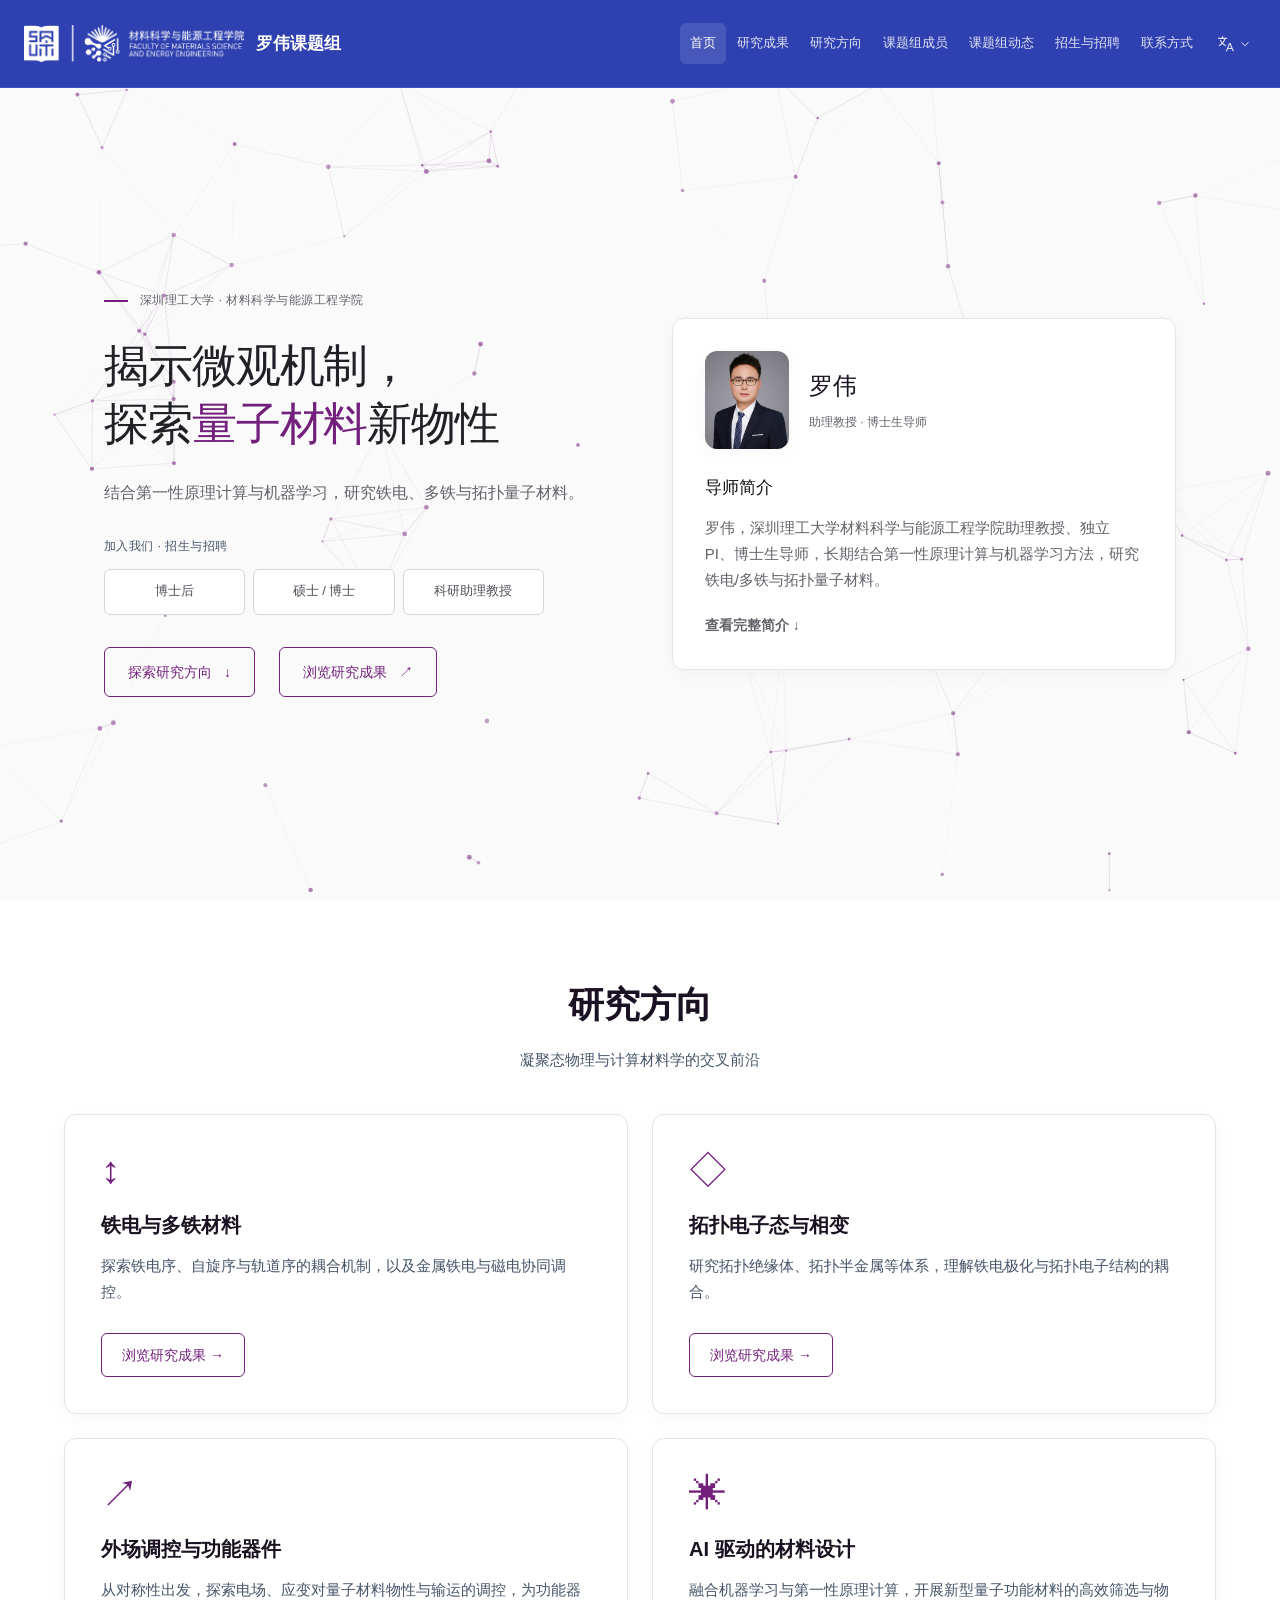
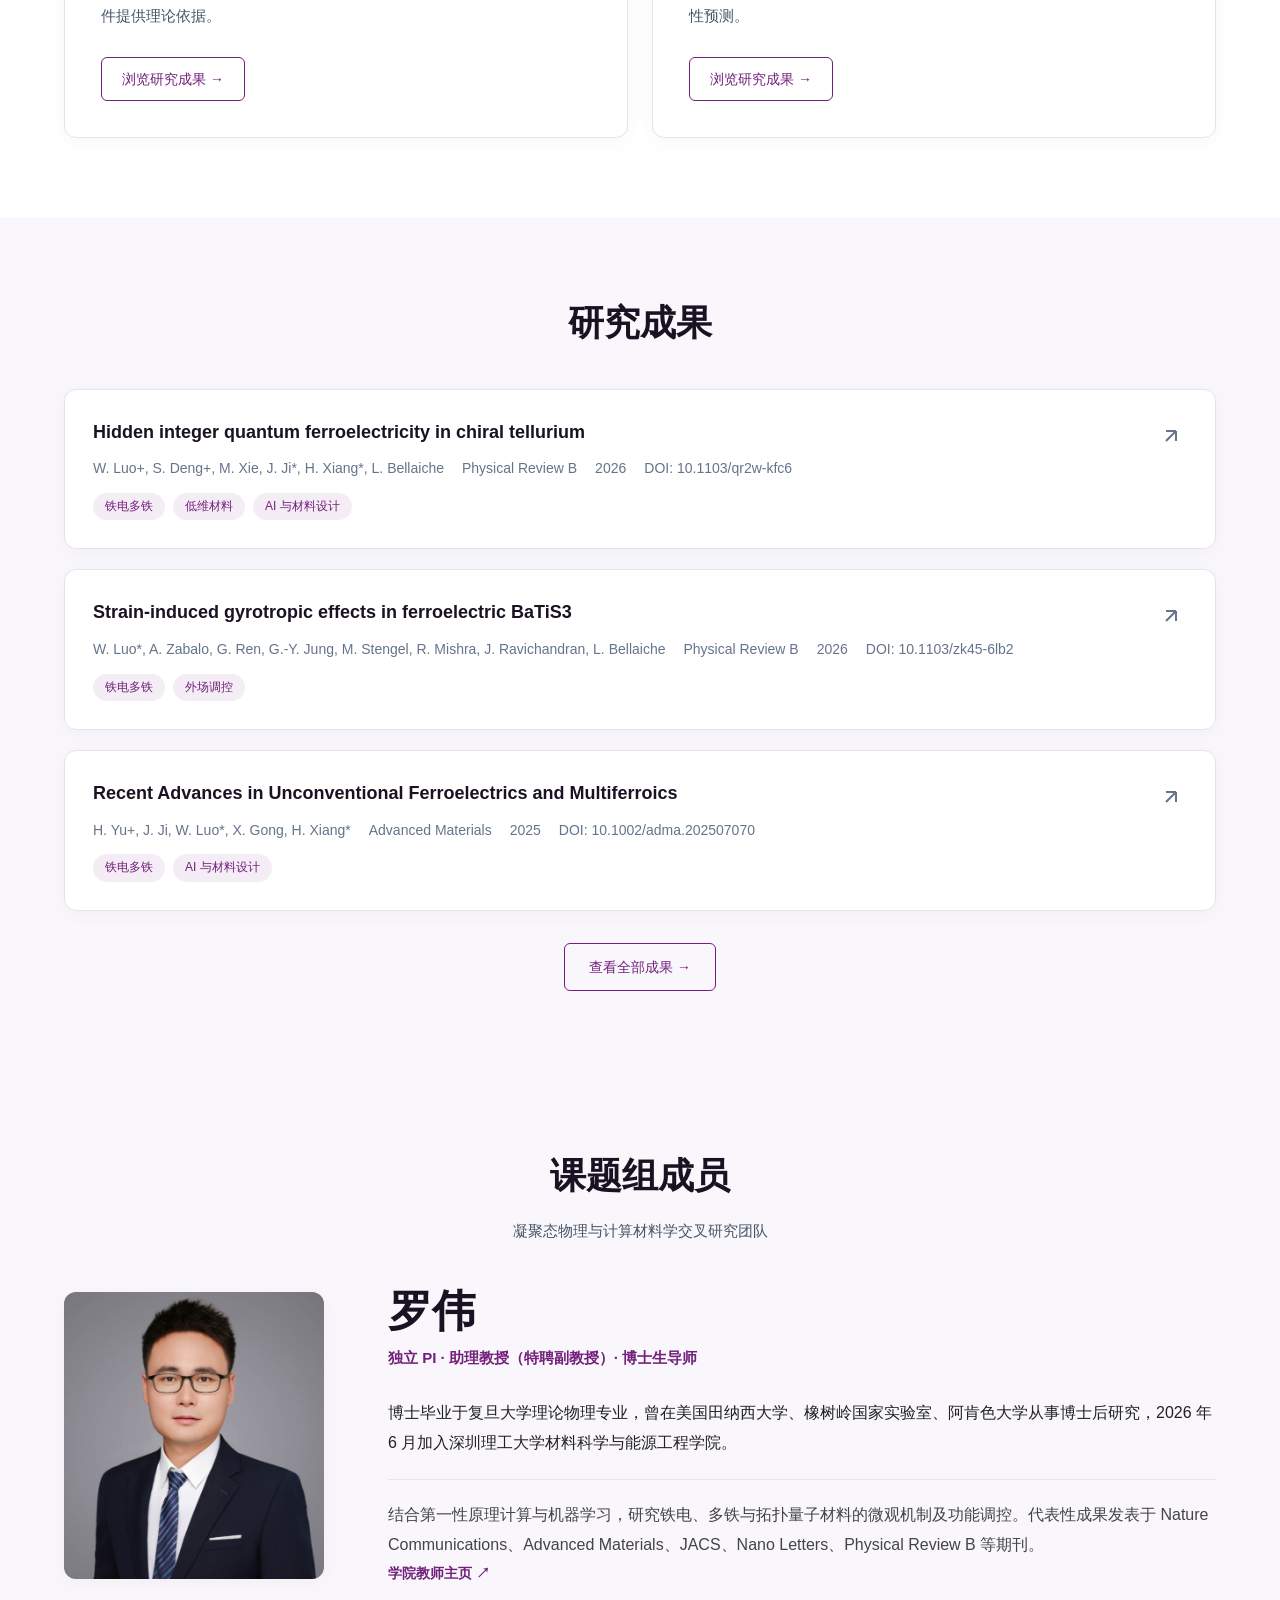
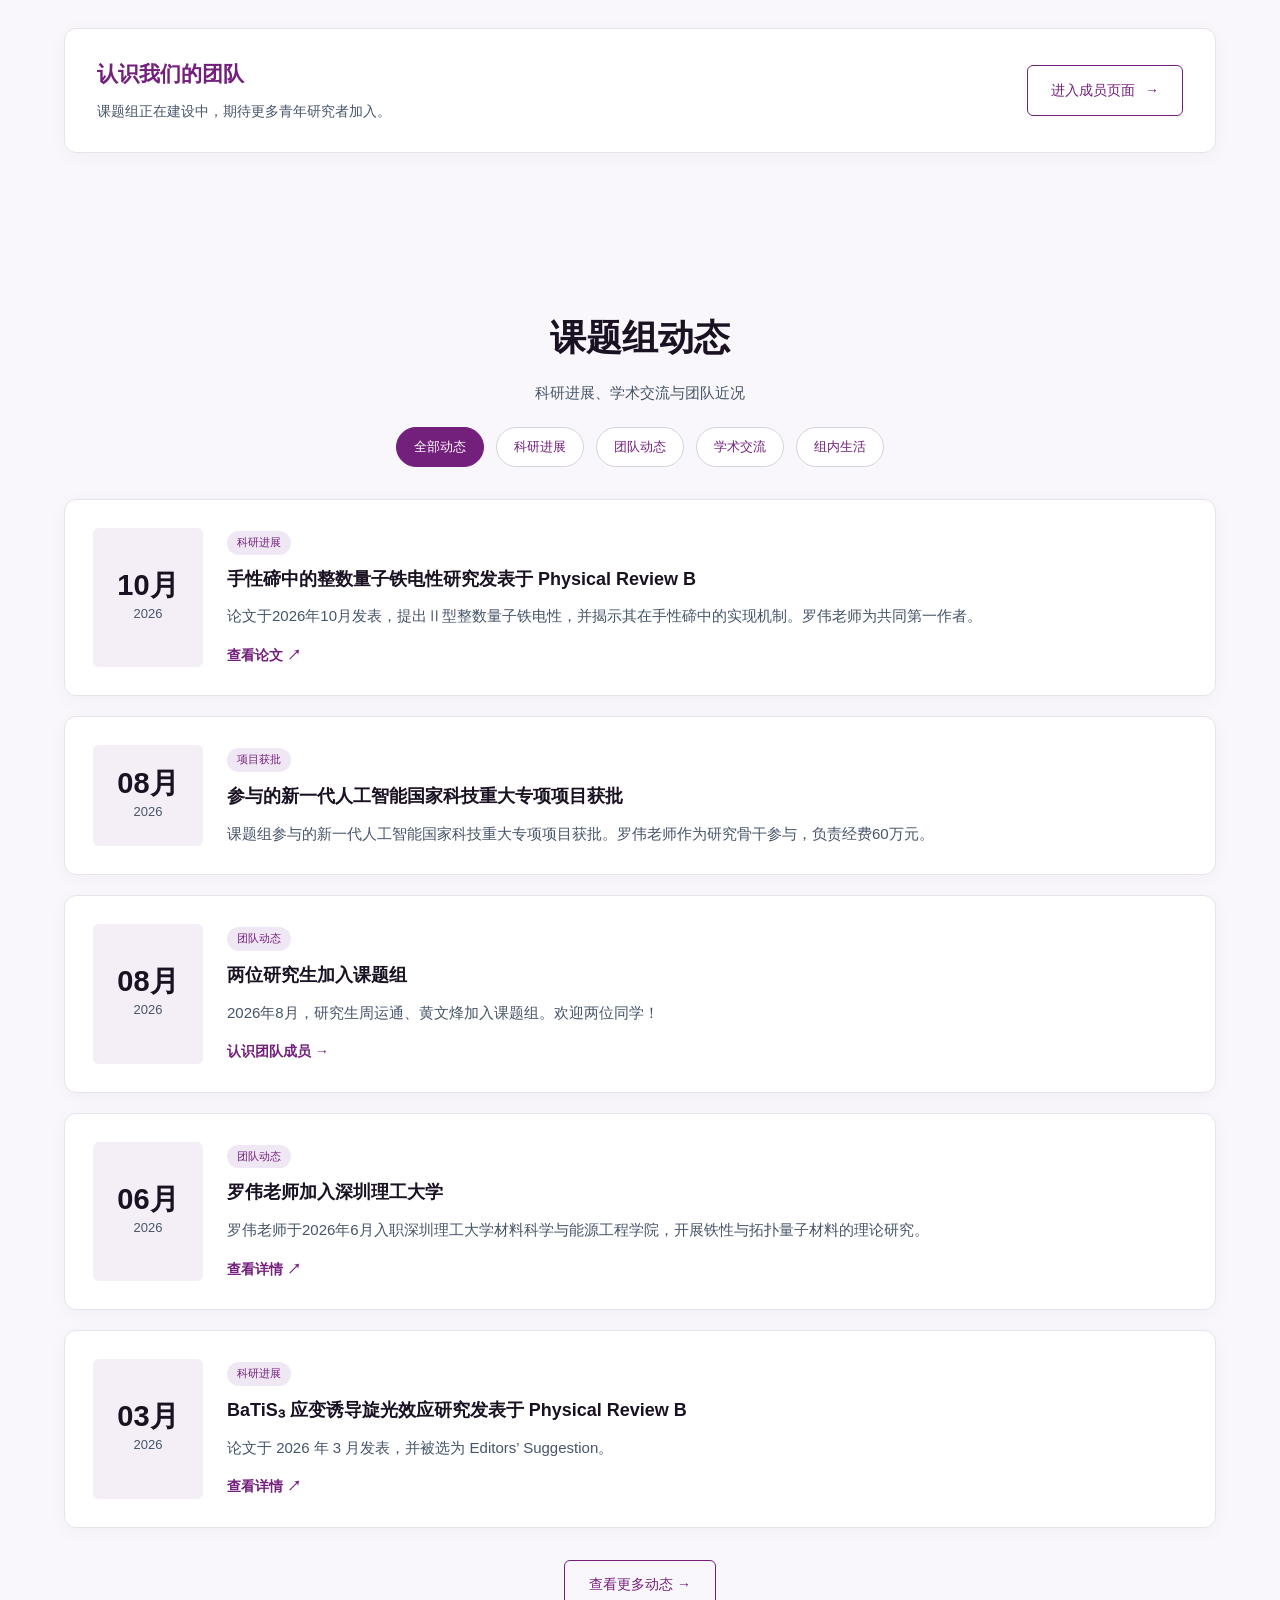
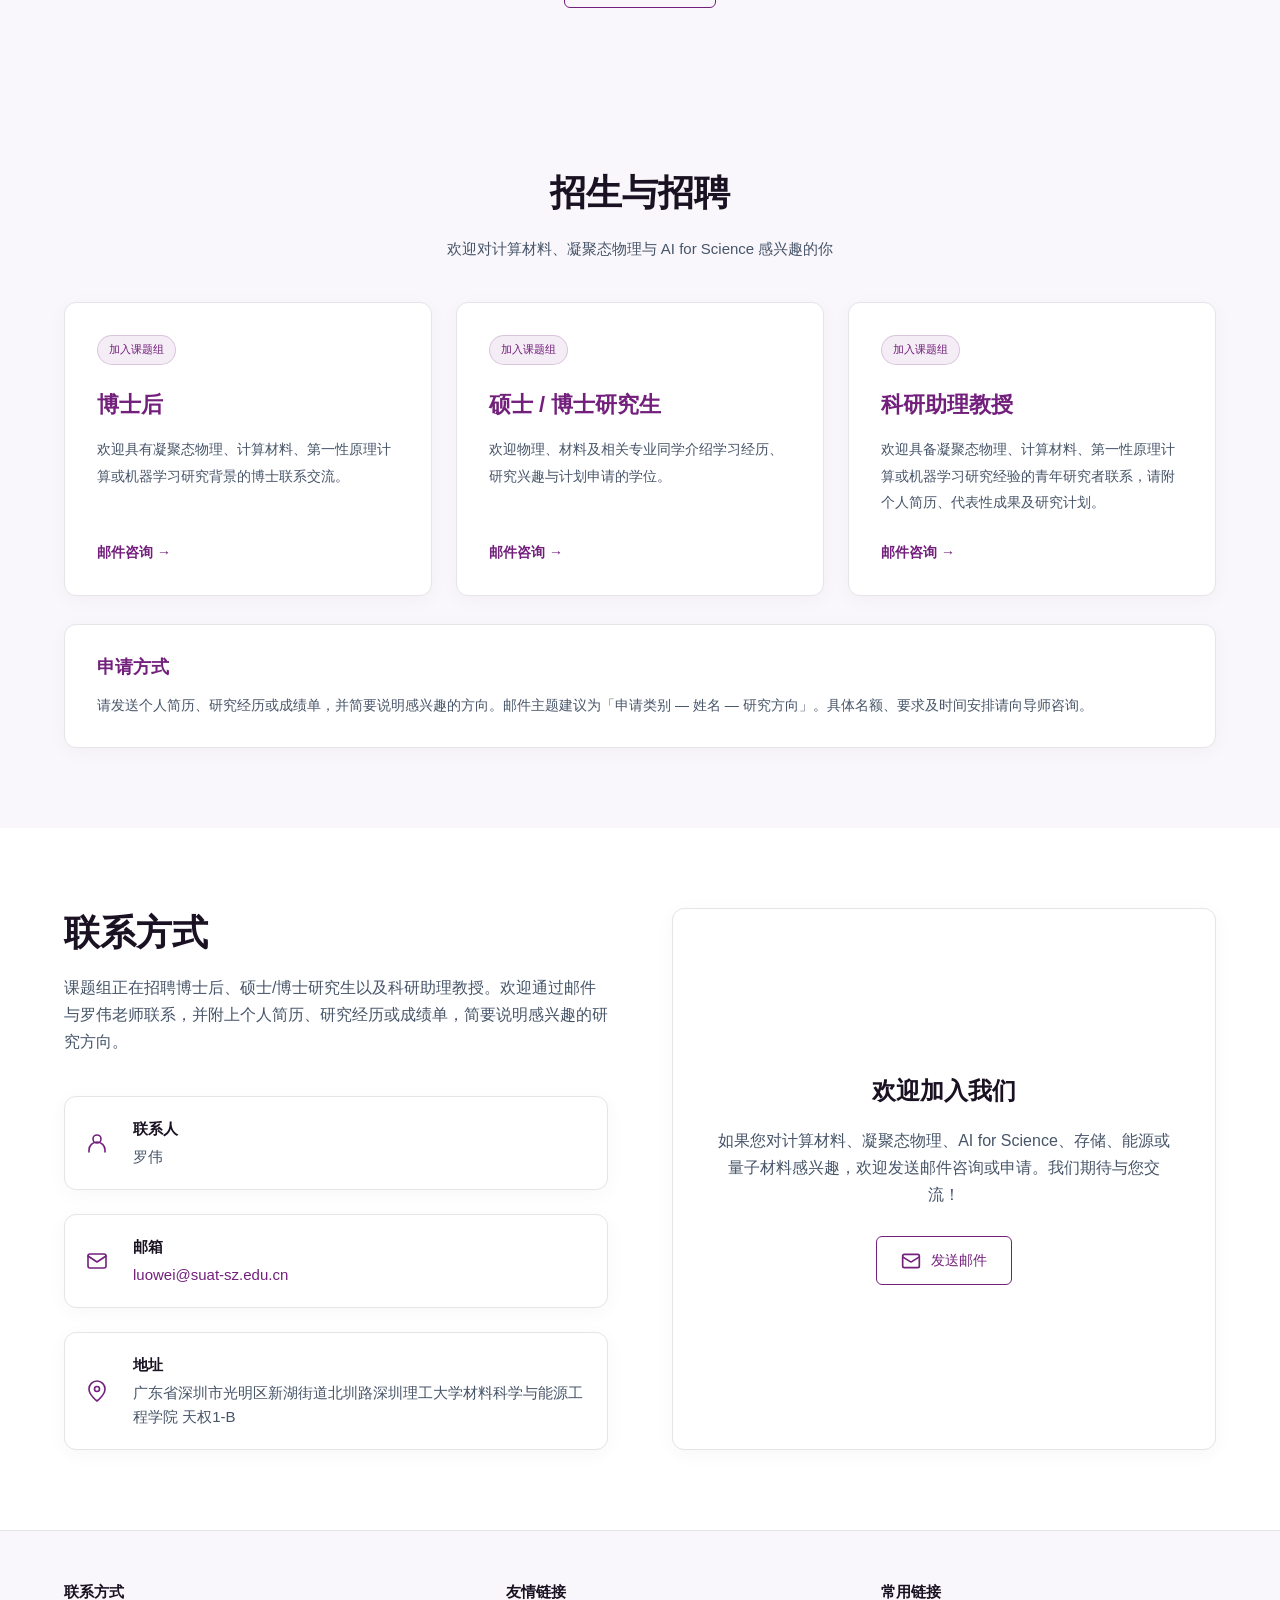
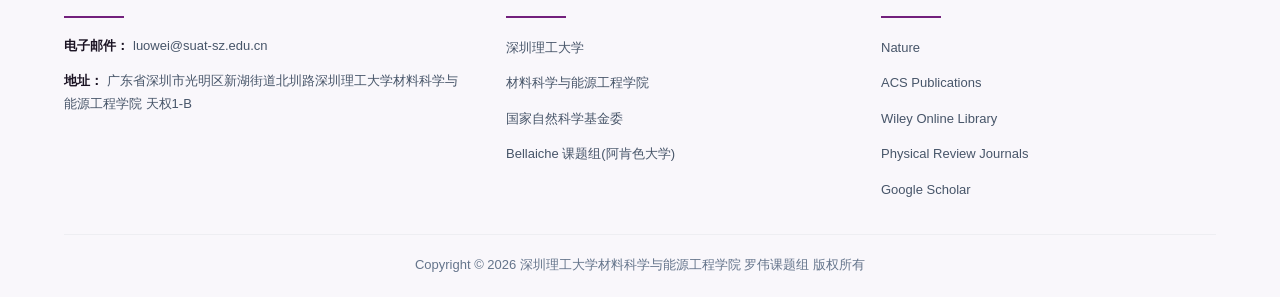
==== commit 80719739: "更新课题组网站：动态归档、AI成果和成员头像 同步已确认的本地最新版：新增按年份及类别筛选的课题组动态页，首页保留最新5条；补充AI方向成果及预印本；更新黄文烽头像、项目获批时间和蓝色语言菜单；统一页" ====
--- a/index.html
+++ b/index.html
@@ -6,8 +6,8 @@
     <meta name="theme-color" content="#73207c" />
     <title>罗伟课题组 - 深圳理工大学材料学院</title>
     <meta name="description" content="深圳理工大学材料学院罗伟课题组官方网站，聚焦铁电与多铁、拓扑量子材料、外场调控与 AI 驱动材料设计。" />
-    <link rel="icon" href="favicon.svg" type="image/svg+xml" />
-    <link rel="stylesheet" href="style.css" />
+    <link rel="icon" href="favicon.svg?v=suat" type="image/svg+xml" />
+    <link rel="stylesheet" href="style.css?v=20261011-blue-language" />
 <noscript><style>[data-aos]{opacity:1;transform:none}</style></noscript></head>
 <body data-page="index">
     <a href="#main-content" class="skip-link">跳到主要内容</a>
@@ -25,7 +25,7 @@
 <a href="publications.html" class="nav-item" data-zh="研究成果" data-en="Publications">研究成果</a>
 <a href="#research" class="nav-item" data-zh="研究方向" data-en="Research">研究方向</a>
 <a href="members.html" class="nav-item" data-zh="课题组成员" data-en="People">课题组成员</a>
-<a href="#news" class="nav-item" data-zh="课题组动态" data-en="Group Updates">课题组动态</a>
+<a href="news.html" class="nav-item" data-zh="课题组动态" data-en="Group Updates">课题组动态</a>
 <a href="#join" class="nav-item" data-zh="招生与招聘" data-en="Join Us">招生与招聘</a>
 <a href="#contact" class="nav-item" data-zh="联系方式" data-en="Contact">联系方式</a><div class="lang-dropdown" id="langDropdown">
                     <button class="lang-trigger" id="langTrigger" aria-label="切换语言" aria-expanded="false">
@@ -53,16 +53,17 @@
     <main id="main-content">
     <!-- ═══ Hero 区域 ═══ -->
     <section class="hero" id="home">
-        <canvas id="particleCanvas" class="particle-canvas"></canvas>
+        <canvas id="particleCanvas" class="particle-canvas" aria-hidden="true"></canvas>
         <div class="hero-content hero-split">
             <div class="hero-main">
                 <p class="hero-label" data-zh="深圳理工大学 · 材料科学与能源工程学院" data-en="Shenzhen University of Advanced Technology · School of Materials Science and Energy Engineering">深圳理工大学 · 材料科学与能源工程学院</p>
-                <h1 class="hero-title" data-zh="用计算与机器学习，探索材料的微观世界" data-en="Exploring Materials through Computation and Machine Learning">用计算与机器学习，探索材料的微观世界</h1>
-                <p class="hero-subtitle" data-zh="罗伟课题组 · 深圳理工大学材料科学与能源工程学院" data-en="Luo Wei Group · School of Materials Science and Energy Engineering, SUAT">罗伟课题组 · 深圳理工大学材料科学与能源工程学院</p>
-                <div class="hero-positions"><a href="#join" class="position-tag position-tag-accent"><span data-zh="博士后" data-en="Postdocs">博士后</span></a><a href="#join" class="position-tag"><span data-zh="博士 / 硕士" data-en="PhD / Master’s">博士 / 硕士</span></a><a href="#join" class="position-tag"><span data-zh="科研助理" data-en="Research Assistants">科研助理</span></a></div><div class="hero-actions"><a class="email-btn" href="#research"><span data-zh="探索研究方向" data-en="Explore Research">探索研究方向</span> <span aria-hidden="true">→</span></a><a class="hero-secondary" href="publications.html"><span data-zh="浏览研究成果" data-en="View Publications">浏览研究成果</span> <span aria-hidden="true">↗</span></a></div>
+                <h1 class="hero-title"><span class="hero-title-line" data-zh="揭示微观机制，" data-en="Uncover microscopic mechanisms.">揭示微观机制，</span><span class="hero-title-line"><span data-zh="探索" data-en="Explore new properties of ">探索</span><span class="hero-title-keyword" data-zh="量子材料" data-en="quantum materials">量子材料</span><span data-zh="新物性" data-en=".">新物性</span></span></h1>
+                <p class="hero-subtitle" data-zh="结合第一性原理计算与机器学习，研究铁电、多铁与拓扑量子材料。" data-en="Combining first-principles calculations and machine learning to study ferroelectric, multiferroic and topological quantum materials.">结合第一性原理计算与机器学习，研究铁电、多铁与拓扑量子材料。</p>
+                <p class="hero-join-label" data-zh="加入我们 · 招生与招聘" data-en="JOIN US · OPEN OPPORTUNITIES">加入我们 · 招生与招聘</p>
+                <div class="hero-positions"><a href="#join" class="position-tag position-tag-accent"><span data-zh="博士后" data-en="Postdocs">博士后</span></a><a href="#join" class="position-tag"><span data-zh="硕士 / 博士" data-en="Master’s / PhD">硕士 / 博士</span></a><a href="#join" class="position-tag"><span data-zh="科研助理教授" data-en="Research Assistant Professors">科研助理教授</span></a></div><div class="hero-actions"><a class="email-btn" href="#research"><span data-zh="探索研究方向" data-en="Explore Research">探索研究方向</span> <span aria-hidden="true">↓</span></a><a class="hero-secondary" href="publications.html"><span data-zh="浏览研究成果" data-en="View Publications">浏览研究成果</span> <span aria-hidden="true">↗</span></a></div>
             </div>
             <aside class="hero-intro-card">
-                <div class="hero-profile"><img src="wei-luo.jpg" alt="罗伟 / Wei Luo" width="100" height="112"><div><h2 data-zh="罗伟 · Wei Luo" data-en="Wei Luo">罗伟 · Wei Luo</h2><p data-zh="助理教授 · 博士生导师" data-en="Assistant Professor · PhD Supervisor">助理教授 · 博士生导师</p></div></div><h2 class="hero-intro-title" data-zh="导师简介" data-en="Supervisor Profile">导师简介</h2>
+                <div class="hero-profile"><img src="wei-luo.jpg" alt="罗伟 / Wei Luo" width="100" height="112"><div><h2 data-zh="罗伟" data-en="Wei Luo">罗伟</h2><p data-zh="助理教授 · 博士生导师" data-en="Assistant Professor · PhD Supervisor">助理教授 · 博士生导师</p></div></div><h2 class="hero-intro-title" data-zh="导师简介" data-en="Supervisor Profile">导师简介</h2>
                 <p class="hero-intro-summary" data-zh="罗伟，深圳理工大学材料科学与能源工程学院助理教授、独立 PI、博士生导师，长期结合第一性原理计算与机器学习方法，研究铁电/多铁与拓扑量子材料。" data-en="Wei Luo is an assistant professor, independent PI, and PhD supervisor at SUAT, combining first-principles calculations with machine learning to study ferroic/multiferroic and topological quantum materials.">罗伟，深圳理工大学材料科学与能源工程学院助理教授、独立 PI、博士生导师，长期结合第一性原理计算与机器学习方法，研究铁电/多铁与拓扑量子材料。</p>
                 <a href="#team" class="hero-intro-link" data-zh="查看完整简介 ↓" data-en="Full profile ↓">查看完整简介 ↓</a>
             </aside>
@@ -73,7 +74,7 @@
     
 
     <!-- ═══ 研究内容 ═══ -->
-    <section class="section research" id="research"><div class="container"><div class="section-header"><h2 class="section-title" data-zh="研究方向" data-en="Research">研究方向</h2><p class="section-desc" data-zh="凝聚态物理与计算材料学的交叉前沿" data-en="At the intersection of condensed matter physics and computational materials science">凝聚态物理与计算材料学的交叉前沿</p></div><div class="research-grid"><a href="publications.html?filter=ferroic" class="research-card research-card-bg research-card-bg-fp" data-aos="fade-up"><div class="research-card-overlay"></div><div class="research-card-content"><div class="research-icon" aria-hidden="true">↕</div><h3 data-zh="铁电与多铁材料" data-en="Ferroelectrics &amp; Multiferroics">铁电与多铁材料</h3><p data-zh="探索铁电序、自旋序与轨道序的耦合机制，以及金属铁电与磁电协同调控。" data-en="Exploring coupled polar, spin and orbital order, metallic ferroelectricity and magnetoelectric control.">探索铁电序、自旋序与轨道序的耦合机制，以及金属铁电与磁电协同调控。</p><span class="card-link" data-zh="浏览研究成果 →" data-en="Explore Publications →">浏览研究成果 →</span></div></a><a href="publications.html?filter=topological" class="research-card research-card-bg research-card-bg-ml" data-aos="fade-up"><div class="research-card-overlay"></div><div class="research-card-content"><div class="research-icon" aria-hidden="true">◇</div><h3 data-zh="拓扑电子态与相变" data-en="Topological States &amp; Transitions">拓扑电子态与相变</h3><p data-zh="研究拓扑绝缘体、拓扑半金属等体系，理解铁电极化与拓扑电子结构的耦合。" data-en="Studying topological insulators and semimetals, and the coupling between polarization and topological electronic structure.">研究拓扑绝缘体、拓扑半金属等体系，理解铁电极化与拓扑电子结构的耦合。</p><span class="card-link" data-zh="浏览研究成果 →" data-en="Explore Publications →">浏览研究成果 →</span></div></a><a href="publications.html?filter=fieldcontrol" class="research-card research-card-bg research-card-bg-ai" data-aos="fade-up"><div class="research-card-overlay"></div><div class="research-card-content"><div class="research-icon" aria-hidden="true">↗</div><h3 data-zh="外场调控与功能器件" data-en="Field Control &amp; Functional Devices">外场调控与功能器件</h3><p data-zh="从对称性出发，探索电场、应变对量子材料物性与输运的调控，为功能器件提供理论依据。" data-en="Symmetry-guided electrical and strain control of quantum material properties and transport for functional devices.">从对称性出发，探索电场、应变对量子材料物性与输运的调控，为功能器件提供理论依据。</p><span class="card-link" data-zh="浏览研究成果 →" data-en="Explore Publications →">浏览研究成果 →</span></div></a><a href="publications.html?filter=all" class="research-card research-card-bg research-card-bg-fp" data-aos="fade-up"><div class="research-card-overlay"></div><div class="research-card-content"><div class="research-icon" aria-hidden="true">✳</div><h3 data-zh="AI 驱动的材料设计" data-en="AI-Driven Materials Design">AI 驱动的材料设计</h3><p data-zh="融合机器学习与第一性原理计算，开展新型量子功能材料的高效筛选与物性预测。" data-en="Combining machine learning with first-principles calculations for efficient screening and property prediction.">融合机器学习与第一性原理计算，开展新型量子功能材料的高效筛选与物性预测。</p><span class="card-link" data-zh="浏览研究成果 →" data-en="Explore Publications →">浏览研究成果 →</span></div></a></div></div></section>
+    <section class="section research" id="research"><div class="container"><div class="section-header"><h2 class="section-title" data-zh="研究方向" data-en="Research">研究方向</h2><p class="section-desc" data-zh="凝聚态物理与计算材料学的交叉前沿" data-en="At the intersection of condensed matter physics and computational materials science">凝聚态物理与计算材料学的交叉前沿</p></div><div class="research-grid"><a href="publications.html?filter=ferroic" class="research-card research-card-bg research-card-bg-fp" data-aos="fade-up"><div class="research-card-overlay"></div><div class="research-card-content"><div class="research-icon" aria-hidden="true">↕</div><h3 data-zh="铁电与多铁材料" data-en="Ferroelectrics &amp; Multiferroics">铁电与多铁材料</h3><p data-zh="探索铁电序、自旋序与轨道序的耦合机制，以及金属铁电与磁电协同调控。" data-en="Exploring coupled polar, spin and orbital order, metallic ferroelectricity and magnetoelectric control.">探索铁电序、自旋序与轨道序的耦合机制，以及金属铁电与磁电协同调控。</p><span class="card-link" data-zh="浏览研究成果 →" data-en="Explore Publications →">浏览研究成果 →</span></div></a><a href="publications.html?filter=topological" class="research-card research-card-bg research-card-bg-ml" data-aos="fade-up"><div class="research-card-overlay"></div><div class="research-card-content"><div class="research-icon" aria-hidden="true">◇</div><h3 data-zh="拓扑电子态与相变" data-en="Topological States &amp; Transitions">拓扑电子态与相变</h3><p data-zh="研究拓扑绝缘体、拓扑半金属等体系，理解铁电极化与拓扑电子结构的耦合。" data-en="Studying topological insulators and semimetals, and the coupling between polarization and topological electronic structure.">研究拓扑绝缘体、拓扑半金属等体系，理解铁电极化与拓扑电子结构的耦合。</p><span class="card-link" data-zh="浏览研究成果 →" data-en="Explore Publications →">浏览研究成果 →</span></div></a><a href="publications.html?filter=fieldcontrol" class="research-card research-card-bg research-card-bg-ai" data-aos="fade-up"><div class="research-card-overlay"></div><div class="research-card-content"><div class="research-icon" aria-hidden="true">↗</div><h3 data-zh="外场调控与功能器件" data-en="Field Control &amp; Functional Devices">外场调控与功能器件</h3><p data-zh="从对称性出发，探索电场、应变对量子材料物性与输运的调控，为功能器件提供理论依据。" data-en="Symmetry-guided electrical and strain control of quantum material properties and transport for functional devices.">从对称性出发，探索电场、应变对量子材料物性与输运的调控，为功能器件提供理论依据。</p><span class="card-link" data-zh="浏览研究成果 →" data-en="Explore Publications →">浏览研究成果 →</span></div></a><a href="publications.html?filter=ai" class="research-card research-card-bg research-card-bg-fp" data-aos="fade-up"><div class="research-card-overlay"></div><div class="research-card-content"><div class="research-icon" aria-hidden="true">✳</div><h3 data-zh="AI 驱动的材料设计" data-en="AI-Driven Materials Design">AI 驱动的材料设计</h3><p data-zh="融合机器学习与第一性原理计算，开展新型量子功能材料的高效筛选与物性预测。" data-en="Combining machine learning with first-principles calculations for efficient screening and property prediction.">融合机器学习与第一性原理计算，开展新型量子功能材料的高效筛选与物性预测。</p><span class="card-link" data-zh="浏览研究成果 →" data-en="Explore Publications →">浏览研究成果 →</span></div></a></div></div></section>
 
     <!-- ═══ 代表成果 ═══ -->
     <section class="section publications-preview" id="representative-publications">
@@ -92,21 +93,21 @@
     </section>
 
     <!-- ═══ 团队介绍 ═══ -->
-    <section class="section team" id="team"><div class="container"><div class="section-header"><h2 class="section-title" data-zh="课题组成员" data-en="People">课题组成员</h2><p class="section-desc" data-zh="凝聚态物理与计算材料学交叉研究团队" data-en="Exploring condensed matter physics and computational materials science">凝聚态物理与计算材料学交叉研究团队</p></div><div class="about-content"><div class="about-photo"><img src="wei-luo.jpg" alt="罗伟 / Wei Luo" class="about-photo-img" width="1184" height="1310" loading="lazy"></div><div class="about-text"><h3 class="about-title" data-zh="罗伟 / Wei Luo" data-en="Wei Luo">罗伟 / Wei Luo</h3><div class="about-subtitle" data-zh="独立 PI · 助理教授（特聘副教授）· 博士生导师" data-en="Independent PI · Assistant Professor (Distinguished Associate Professor) · PhD Supervisor">独立 PI · 助理教授（特聘副教授）· 博士生导师</div><p data-zh="博士毕业于复旦大学理论物理专业，曾在美国田纳西大学、橡树岭国家实验室、阿肯色大学从事博士后研究，2026 年加入深圳理工大学材料科学与能源工程学院。" data-en="PhD in theoretical physics from Fudan University, followed by postdoctoral research at the University of Tennessee, Oak Ridge National Laboratory and the University of Arkansas. Joined the School of Materials Science and Energy Engineering at SUAT in 2026.">博士毕业于复旦大学理论物理专业，曾在美国田纳西大学、橡树岭国家实验室、阿肯色大学从事博士后研究，2026 年加入深圳理工大学材料科学与能源工程学院。</p><p data-zh="结合第一性原理计算与机器学习，研究铁电、多铁与拓扑量子材料的微观机制及功能调控。代表性成果发表于 Nature Communications、Advanced Materials、JACS、Nano Letters、Physical Review B 等期刊。" data-en="Combines first-principles calculations and machine learning to investigate ferroic, multiferroic and topological quantum materials. Representative publications appear in Nature Communications, Advanced Materials, JACS, Nano Letters and Physical Review B.">结合第一性原理计算与机器学习，研究铁电、多铁与拓扑量子材料的微观机制及功能调控。代表性成果发表于 Nature Communications、Advanced Materials、JACS、Nano Letters、Physical Review B 等期刊。</p><a href="https://msee.suat-sz.edu.cn/info/1010/1382.htm" target="_blank" rel="noopener noreferrer" class="hero-intro-link"><span data-zh="学院教师主页 ↗" data-en="Faculty Profile ↗">学院教师主页 ↗</span></a></div></div><div class="members-portal"><div><h3 data-zh="认识我们的团队" data-en="Meet the Group">认识我们的团队</h3><p data-zh="课题组正在建设中，期待更多青年研究者加入。" data-en="Our group is growing. We look forward to welcoming more early-career researchers.">课题组正在建设中，期待更多青年研究者加入。</p></div><a class="email-btn" href="members.html"><span data-zh="进入成员页面" data-en="Browse Members">进入成员页面</span><span aria-hidden="true">→</span></a></div></div></section>
+    <section class="section team" id="team"><div class="container"><div class="section-header"><h2 class="section-title" data-zh="课题组成员" data-en="People">课题组成员</h2><p class="section-desc" data-zh="凝聚态物理与计算材料学交叉研究团队" data-en="Exploring condensed matter physics and computational materials science">凝聚态物理与计算材料学交叉研究团队</p></div><div class="about-content"><div class="about-photo"><img src="wei-luo.jpg" alt="罗伟 / Wei Luo" class="about-photo-img" width="1184" height="1310" loading="lazy"></div><div class="about-text"><h3 class="about-title" data-zh="罗伟" data-en="Wei Luo">罗伟</h3><div class="about-subtitle" data-zh="独立 PI · 助理教授（特聘副教授）· 博士生导师" data-en="Independent PI · Assistant Professor (Distinguished Associate Professor) · PhD Supervisor">独立 PI · 助理教授（特聘副教授）· 博士生导师</div><p data-zh="博士毕业于复旦大学理论物理专业，曾在美国田纳西大学、橡树岭国家实验室、阿肯色大学从事博士后研究，2026 年 6 月加入深圳理工大学材料科学与能源工程学院。" data-en="PhD in theoretical physics from Fudan University, followed by postdoctoral research at the University of Tennessee, Oak Ridge National Laboratory and the University of Arkansas. Joined the School of Materials Science and Energy Engineering at SUAT in June 2026.">博士毕业于复旦大学理论物理专业，曾在美国田纳西大学、橡树岭国家实验室、阿肯色大学从事博士后研究，2026 年 6 月加入深圳理工大学材料科学与能源工程学院。</p><p data-zh="结合第一性原理计算与机器学习，研究铁电、多铁与拓扑量子材料的微观机制及功能调控。代表性成果发表于 Nature Communications、Advanced Materials、JACS、Nano Letters、Physical Review B 等期刊。" data-en="Combines first-principles calculations and machine learning to investigate ferroic, multiferroic and topological quantum materials. Representative publications appear in Nature Communications, Advanced Materials, JACS, Nano Letters and Physical Review B.">结合第一性原理计算与机器学习，研究铁电、多铁与拓扑量子材料的微观机制及功能调控。代表性成果发表于 Nature Communications、Advanced Materials、JACS、Nano Letters、Physical Review B 等期刊。</p><a href="https://msee.suat-sz.edu.cn/info/1010/1382.htm" target="_blank" rel="noopener noreferrer" class="hero-intro-link"><span data-zh="学院教师主页 ↗" data-en="Faculty Profile ↗">学院教师主页 ↗</span></a></div></div><div class="members-portal"><div><h3 data-zh="认识我们的团队" data-en="Meet the Group">认识我们的团队</h3><p data-zh="课题组正在建设中，期待更多青年研究者加入。" data-en="Our group is growing. We look forward to welcoming more early-career researchers.">课题组正在建设中，期待更多青年研究者加入。</p></div><a class="email-btn" href="members.html"><span data-zh="进入成员页面" data-en="Browse Members">进入成员页面</span><span aria-hidden="true">→</span></a></div></div></section>
 
     <!-- ═══ 联系方式 ═══ -->
-    <section class="section news" id="news"><div class="container"><div class="section-header"><h2 class="section-title" data-zh="课题组动态" data-en="Group Updates">课题组动态</h2><p class="section-desc" data-zh="科研进展、学术交流与团队近况" data-en="Research, academic exchange and life in the group">科研进展、学术交流与团队近况</p></div><div class="news-filters" role="group" aria-label="动态分类"><button type="button" class="news-filter active" data-news-filter="all" aria-pressed="true" aria-controls="groupNewsList"><span data-zh="全部动态" data-en="All Updates">全部动态</span></button><button type="button" class="news-filter" data-news-filter="research" aria-pressed="false" aria-controls="groupNewsList"><span data-zh="科研进展" data-en="Research">科研进展</span></button><button type="button" class="news-filter" data-news-filter="group" aria-pressed="false" aria-controls="groupNewsList"><span data-zh="团队动态" data-en="Group News">团队动态</span></button><button type="button" class="news-filter" data-news-filter="academic" aria-pressed="false" aria-controls="groupNewsList"><span data-zh="学术交流" data-en="Academic Exchange">学术交流</span></button><button type="button" class="news-filter" data-news-filter="life" aria-pressed="false" aria-controls="groupNewsList"><span data-zh="组内生活" data-en="Group Life">组内生活</span></button></div><div class="news-list" id="groupNewsList"><article class="news-item" data-news-category="research"><div class="news-date"><span class="news-day">03.03</span><span class="news-month" data-zh="2026" data-en="2026">2026</span></div><div class="news-content"><span class="news-type" data-zh="科研进展" data-en="Research">科研进展</span><h3 data-zh="BaTiS₃ 应变诱导旋光效应研究发表于 Physical Review B" data-en="Strain-induced gyrotropic effects in BaTiS₃ published in Physical Review B">BaTiS₃ 应变诱导旋光效应研究发表于 Physical Review B</h3><p data-zh="论文于 2026 年 3 月 3 日发表，并被选为 Editors’ Suggestion。" data-en="Published on March 3, 2026 and selected as an Editors’ Suggestion.">论文于 2026 年 3 月 3 日发表，并被选为 Editors’ Suggestion。</p><a href="https://journals.aps.org/prb/abstract/10.1103/zk45-6lb2" target="_blank" rel="noopener noreferrer" class="hero-intro-link"><span data-zh="查看详情 ↗" data-en="Read More ↗">查看详情 ↗</span></a></div></article><article class="news-item" data-news-category="group"><div class="news-date"><span class="news-day">2026</span><span class="news-month" data-zh="年度动态" data-en="GROUP UPDATE">年度动态</span></div><div class="news-content"><span class="news-type" data-zh="团队动态" data-en="Group News">团队动态</span><h3 data-zh="罗伟老师加入深圳理工大学" data-en="Wei Luo joins Shenzhen University of Advanced Technology">罗伟老师加入深圳理工大学</h3><p data-zh="在材料科学与能源工程学院开展铁性与拓扑量子材料的理论研究。" data-en="Beginning theoretical research on ferroic and topological quantum materials at the School of Materials Science and Energy Engineering.">在材料科学与能源工程学院开展铁性与拓扑量子材料的理论研究。</p><a href="https://msee.suat-sz.edu.cn/info/1010/1382.htm" target="_blank" rel="noopener noreferrer" class="hero-intro-link"><span data-zh="查看详情 ↗" data-en="Read More ↗">查看详情 ↗</span></a></div></article></div><div class="news-empty" id="groupNewsEmpty" role="status" hidden><p data-zh="暂无相关动态，后续更新将在这里发布。" data-en="No updates in this category yet. Future posts will appear here.">暂无相关动态，后续更新将在这里发布。</p></div></div></section><section class="section recruitment" id="join"><div class="container"><div class="section-header"><h2 class="section-title" data-zh="招生与招聘" data-en="Join Us">招生与招聘</h2><p class="section-desc" data-zh="欢迎对计算材料、凝聚态物理与 AI for Science 感兴趣的你" data-en="For curious researchers in computational materials, condensed matter physics and AI for Science">欢迎对计算材料、凝聚态物理与 AI for Science 感兴趣的你</p></div><div class="recruitment-grid"><article class="recruitment-card"><span class="position-tag" data-zh="加入课题组" data-en="JOIN THE GROUP">加入课题组</span><h3 data-zh="博士后" data-en="Postdoctoral Researchers">博士后</h3><p data-zh="欢迎具有凝聚态物理、计算材料、第一性原理计算或机器学习研究背景的博士联系交流。" data-en="PhDs with experience in condensed matter physics, computational materials, first-principles calculations or machine learning are welcome.">欢迎具有凝聚态物理、计算材料、第一性原理计算或机器学习研究背景的博士联系交流。</p><a class="hero-intro-link" href="mailto:luowei@suat-sz.edu.cn"><span data-zh="邮件咨询 →" data-en="Enquire by Email →">邮件咨询 →</span></a></article><article class="recruitment-card"><span class="position-tag" data-zh="加入课题组" data-en="JOIN THE GROUP">加入课题组</span><h3 data-zh="博士 / 硕士研究生" data-en="PhD / Master’s Students">博士 / 硕士研究生</h3><p data-zh="欢迎物理、材料及相关专业同学介绍学习经历、研究兴趣与计划申请的学位。" data-en="Students in physics, materials and related fields are welcome to share their academic background, interests and intended degree.">欢迎物理、材料及相关专业同学介绍学习经历、研究兴趣与计划申请的学位。</p><a class="hero-intro-link" href="mailto:luowei@suat-sz.edu.cn"><span data-zh="邮件咨询 →" data-en="Enquire by Email →">邮件咨询 →</span></a></article><article class="recruitment-card"><span class="position-tag" data-zh="加入课题组" data-en="JOIN THE GROUP">加入课题组</span><h3 data-zh="科研助理" data-en="Research Assistants">科研助理</h3><p data-zh="欢迎对计算模拟与材料研究有兴趣的申请者，请在邮件中介绍编程能力及科研经历。" data-en="Applicants interested in computational modeling and materials research are welcome to describe their programming and research experience.">欢迎对计算模拟与材料研究有兴趣的申请者，请在邮件中介绍编程能力及科研经历。</p><a class="hero-intro-link" href="mailto:luowei@suat-sz.edu.cn"><span data-zh="邮件咨询 →" data-en="Enquire by Email →">邮件咨询 →</span></a></article></div><div class="application-note"><h3 data-zh="申请方式" data-en="How to Enquire">申请方式</h3><p data-zh="请发送个人简历、研究经历或成绩单，并简要说明感兴趣的方向。邮件主题建议为「申请类别 — 姓名 — 研究方向」。具体名额、要求及时间安排请向导师咨询。" data-en="Please send your CV, research experience or transcript, and a short statement of interests. Suggested subject: “Position — Name — Research interest”. Contact the PI for availability, requirements and timelines.">请发送个人简历、研究经历或成绩单，并简要说明感兴趣的方向。邮件主题建议为「申请类别 — 姓名 — 研究方向」。具体名额、要求及时间安排请向导师咨询。</p></div></div></section><section class="section contact" id="contact">
+    <section class="section news" id="news"><div class="container"><div class="section-header"><h2 class="section-title" data-zh="课题组动态" data-en="Group Updates">课题组动态</h2><p class="section-desc" data-zh="科研进展、学术交流与团队近况" data-en="Research, academic exchange and life in the group">科研进展、学术交流与团队近况</p></div><div class="news-filters" role="group" aria-label="动态分类"><button type="button" class="news-filter active" data-news-filter="all" aria-pressed="true" aria-controls="groupNewsList"><span data-zh="全部动态" data-en="All Updates">全部动态</span></button><button type="button" class="news-filter" data-news-filter="research" aria-pressed="false" aria-controls="groupNewsList"><span data-zh="科研进展" data-en="Research">科研进展</span></button><button type="button" class="news-filter" data-news-filter="group" aria-pressed="false" aria-controls="groupNewsList"><span data-zh="团队动态" data-en="Group News">团队动态</span></button><button type="button" class="news-filter" data-news-filter="academic" aria-pressed="false" aria-controls="groupNewsList"><span data-zh="学术交流" data-en="Academic Exchange">学术交流</span></button><button type="button" class="news-filter" data-news-filter="life" aria-pressed="false" aria-controls="groupNewsList"><span data-zh="组内生活" data-en="Group Life">组内生活</span></button></div><div class="news-list" id="groupNewsList" data-news-preview="true"><article class="news-item" data-news-category="research"><div class="news-date"><span class="news-day" data-zh="10月" data-en="OCT">10月</span><span class="news-month">2026</span></div><div class="news-content"><span class="news-type" data-zh="科研进展" data-en="Research">科研进展</span><h3 data-zh="手性碲中的整数量子铁电性研究发表于 Physical Review B" data-en="Integer quantum ferroelectricity in chiral tellurium published in Physical Review B">手性碲中的整数量子铁电性研究发表于 Physical Review B</h3><p data-zh="论文于2026年10月发表，提出Ⅱ型整数量子铁电性，并揭示其在手性碲中的实现机制。罗伟老师为共同第一作者。" data-en="Published on October 2026, the paper proposes type-II integer quantum ferroelectricity and demonstrates its realization in chiral tellurium. Wei Luo is a co-first author.">论文于2026年10月发表，提出Ⅱ型整数量子铁电性，并揭示其在手性碲中的实现机制。罗伟老师为共同第一作者。</p><a href="https://journals.aps.org/prb/abstract/10.1103/qr2w-kfc6" target="_blank" rel="noopener noreferrer" class="hero-intro-link"><span data-zh="查看论文 ↗" data-en="Read the Paper ↗">查看论文 ↗</span></a></div></article><article class="news-item" data-news-category="research"><div class="news-date"><span class="news-day" data-zh="08月" data-en="AUG">08月</span><span class="news-month" >2026</span></div><div class="news-content"><span class="news-type" data-zh="项目获批" data-en="Project Award">项目获批</span><h3 data-zh="参与的新一代人工智能国家科技重大专项项目获批" data-en="Project under the National Science and Technology Major Project for New-Generation Artificial Intelligence approved">参与的新一代人工智能国家科技重大专项项目获批</h3><p data-zh="课题组参与的新一代人工智能国家科技重大专项项目获批。罗伟老师作为研究骨干参与，负责经费60万元。" data-en="A project in which the group participates has been approved under the National Science and Technology Major Project for New-Generation Artificial Intelligence. Wei Luo participates as a key researcher and is responsible for RMB 600,000 in funding.">课题组参与的新一代人工智能国家科技重大专项项目获批。罗伟老师作为研究骨干参与，负责经费60万元。</p></div></article><article class="news-item" data-news-category="group"><div class="news-date"><span class="news-day" data-zh="08月" data-en="AUG">08月</span><span class="news-month">2026</span></div><div class="news-content"><span class="news-type" data-zh="团队动态" data-en="Group News">团队动态</span><h3 data-zh="两位研究生加入课题组" data-en="Two graduate students join the group">两位研究生加入课题组</h3><p data-zh="2026年8月，研究生周运通、黄文烽加入课题组。欢迎两位同学！" data-en="Graduate students Zhou Yuntong and Huang Wenfeng joined the group in August 2026. Welcome to the group!">2026年8月，研究生周运通、黄文烽加入课题组。欢迎两位同学！</p><a href="members.html" class="hero-intro-link"><span data-zh="认识团队成员 →" data-en="Meet the Group →">认识团队成员 →</span></a></div></article><article class="news-item" data-news-category="group"><div class="news-date"><span class="news-day" data-zh="06月" data-en="JUN">06月</span><span class="news-month">2026</span></div><div class="news-content"><span class="news-type" data-zh="团队动态" data-en="Group News">团队动态</span><h3 data-zh="罗伟老师加入深圳理工大学" data-en="Wei Luo joins Shenzhen University of Advanced Technology">罗伟老师加入深圳理工大学</h3><p data-zh="罗伟老师于2026年6月入职深圳理工大学材料科学与能源工程学院，开展铁性与拓扑量子材料的理论研究。" data-en="Wei Luo joined the School of Materials Science and Energy Engineering at SUAT in June 2026 to pursue theoretical research on ferroic and topological quantum materials.">罗伟老师于2026年6月入职深圳理工大学材料科学与能源工程学院，开展铁性与拓扑量子材料的理论研究。</p><a href="https://msee.suat-sz.edu.cn/info/1010/1382.htm" target="_blank" rel="noopener noreferrer" class="hero-intro-link"><span data-zh="查看详情 ↗" data-en="Read More ↗">查看详情 ↗</span></a></div></article><article class="news-item" data-news-category="research"><div class="news-date"><span class="news-day" data-zh="03月" data-en="MAR">03月</span><span class="news-month" data-zh="2026" data-en="2026">2026</span></div><div class="news-content"><span class="news-type" data-zh="科研进展" data-en="Research">科研进展</span><h3 data-zh="BaTiS₃ 应变诱导旋光效应研究发表于 Physical Review B" data-en="Strain-induced gyrotropic effects in BaTiS₃ published in Physical Review B">BaTiS₃ 应变诱导旋光效应研究发表于 Physical Review B</h3><p data-zh="论文于 2026 年 3 月发表，并被选为 Editors’ Suggestion。" data-en="Published on March 2026 and selected as an Editors’ Suggestion.">论文于 2026 年 3 月发表，并被选为 Editors’ Suggestion。</p><a href="https://journals.aps.org/prb/abstract/10.1103/zk45-6lb2" target="_blank" rel="noopener noreferrer" class="hero-intro-link"><span data-zh="查看详情 ↗" data-en="Read More ↗">查看详情 ↗</span></a></div></article></div><div class="news-empty" id="groupNewsEmpty" role="status" hidden><p data-zh="暂无相关动态，后续更新将在这里发布。" data-en="No updates in this category yet. Future posts will appear here.">暂无相关动态，后续更新将在这里发布。</p></div><div class="view-all-wrapper"><a href="news.html" class="view-all-link" id="viewAllNews" data-zh="查看更多动态 →" data-en="View all updates →">查看更多动态 →</a></div></div></section><section class="section recruitment" id="join"><div class="container"><div class="section-header"><h2 class="section-title" data-zh="招生与招聘" data-en="Join Us">招生与招聘</h2><p class="section-desc" data-zh="欢迎对计算材料、凝聚态物理与 AI for Science 感兴趣的你" data-en="For curious researchers in computational materials, condensed matter physics and AI for Science">欢迎对计算材料、凝聚态物理与 AI for Science 感兴趣的你</p></div><div class="recruitment-grid"><article class="recruitment-card"><span class="position-tag" data-zh="加入课题组" data-en="JOIN THE GROUP">加入课题组</span><h3 data-zh="博士后" data-en="Postdoctoral Researchers">博士后</h3><p data-zh="欢迎具有凝聚态物理、计算材料、第一性原理计算或机器学习研究背景的博士联系交流。" data-en="PhDs with experience in condensed matter physics, computational materials, first-principles calculations or machine learning are welcome.">欢迎具有凝聚态物理、计算材料、第一性原理计算或机器学习研究背景的博士联系交流。</p><a class="hero-intro-link" href="mailto:luowei@suat-sz.edu.cn"><span data-zh="邮件咨询 →" data-en="Enquire by Email →">邮件咨询 →</span></a></article><article class="recruitment-card"><span class="position-tag" data-zh="加入课题组" data-en="JOIN THE GROUP">加入课题组</span><h3 data-zh="硕士 / 博士研究生" data-en="Master’s / PhD Students">硕士 / 博士研究生</h3><p data-zh="欢迎物理、材料及相关专业同学介绍学习经历、研究兴趣与计划申请的学位。" data-en="Students in physics, materials and related fields are welcome to share their academic background, interests and intended degree.">欢迎物理、材料及相关专业同学介绍学习经历、研究兴趣与计划申请的学位。</p><a class="hero-intro-link" href="mailto:luowei@suat-sz.edu.cn"><span data-zh="邮件咨询 →" data-en="Enquire by Email →">邮件咨询 →</span></a></article><article class="recruitment-card"><span class="position-tag" data-zh="加入课题组" data-en="JOIN THE GROUP">加入课题组</span><h3 data-zh="科研助理教授" data-en="Research Assistant Professors">科研助理教授</h3><p data-zh="欢迎具备凝聚态物理、计算材料、第一性原理计算或机器学习研究经验的青年研究者联系，请附个人简历、代表性成果及研究计划。" data-en="We welcome early-career researchers with experience in condensed matter physics, computational materials, first-principles calculations or machine learning. Please send your CV, representative research outputs and research plan.">欢迎具备凝聚态物理、计算材料、第一性原理计算或机器学习研究经验的青年研究者联系，请附个人简历、代表性成果及研究计划。</p><a class="hero-intro-link" href="mailto:luowei@suat-sz.edu.cn"><span data-zh="邮件咨询 →" data-en="Enquire by Email →">邮件咨询 →</span></a></article></div><div class="application-note"><h3 data-zh="申请方式" data-en="How to Enquire">申请方式</h3><p data-zh="请发送个人简历、研究经历或成绩单，并简要说明感兴趣的方向。邮件主题建议为「申请类别 — 姓名 — 研究方向」。具体名额、要求及时间安排请向导师咨询。" data-en="Please send your CV, research experience or transcript, and a short statement of interests. Suggested subject: “Position — Name — Research interest”. Contact the PI for availability, requirements and timelines.">请发送个人简历、研究经历或成绩单，并简要说明感兴趣的方向。邮件主题建议为「申请类别 — 姓名 — 研究方向」。具体名额、要求及时间安排请向导师咨询。</p></div></div></section><section class="section contact" id="contact">
         <div class="container">
             <div class="contact-grid">
                 <div class="contact-info" data-aos="fade-right">
                     <h2 class="section-title" data-zh="联系方式" data-en="Contact">联系方式</h2>
-                    <p class="contact-desc" data-zh="课题组正在招聘博士后、博士/硕士研究生以及科研助理。欢迎通过邮件与罗伟老师联系，并附上个人简历、研究经历或成绩单，简要说明感兴趣的研究方向。" data-en="We are recruiting postdocs, PhD/Master's students, and a research assistant. Please contact Dr. Luo Wei by email with your CV, research experience or transcripts, and a brief note on your research interests.">课题组正在招聘博士后、博士/硕士研究生以及科研助理。欢迎通过邮件与罗伟老师联系，并附上个人简历、研究经历或成绩单，简要说明感兴趣的研究方向。</p>
+                    <p class="contact-desc" data-zh="课题组正在招聘博士后、硕士/博士研究生以及科研助理教授。欢迎通过邮件与罗伟老师联系，并附上个人简历、研究经历或成绩单，简要说明感兴趣的研究方向。" data-en="We are recruiting postdocs, PhD/Master's students, and research assistant professors. Please contact Dr. Luo Wei by email with your CV, research experience or transcripts, and a brief note on your research interests.">课题组正在招聘博士后、硕士/博士研究生以及科研助理教授。欢迎通过邮件与罗伟老师联系，并附上个人简历、研究经历或成绩单，简要说明感兴趣的研究方向。</p>
                     <div class="contact-list">
                         <div class="contact-item">
                             <span class="contact-icon" aria-hidden="true"><svg viewBox="0 0 24 24" fill="none" stroke="currentColor" stroke-width="1.6" stroke-linecap="round" stroke-linejoin="round" aria-hidden="true" focusable="false"><circle cx="12" cy="8" r="4"/><path d="M4 21v-2a8 8 0 0 1 16 0v2"/></svg></span>
                             <div>
                                 <h4 data-zh="联系人" data-en="Contact">联系人</h4>
-                                <p>Wei Luo / 罗伟</p>
+                                <p data-zh="罗伟" data-en="Wei Luo">罗伟</p>
                             </div>
                         </div>
                         <div class="contact-item">
@@ -179,6 +180,7 @@
         </div>
     </footer>
 
-    <script src="script.js"></script>
+    <script src="news-data.js?v=20261011-award-august"></script>
+    <script src="script.js?v=20261011-huang-avatar"></script>
 </body>
 </html>
--- a/style.css
+++ b/style.css
@@ -191,13 +191,13 @@
     right: 0;
     z-index: 1000;
     height: 88px;
-    background: #663bd5;
+    background: var(--primary);
     border-bottom: 1px solid rgba(255, 255, 255, 0.08);
     transition: var(--transition);
 }
 
 .navbar.scrolled {
-    background: #663bd5;
+    background: var(--primary);
     box-shadow: 0 4px 20px rgba(0, 0, 0, 0.15);
 }
 
@@ -316,7 +316,7 @@
     top: calc(100% + 8px);
     right: 0;
     min-width: 150px;
-    background: #4e2a8a;
+    background: var(--nav-background);
     border: 1px solid rgba(255, 255, 255, 0.1);
     border-radius: var(--radius-md);
     padding: 8px;
@@ -1530,7 +1530,7 @@
         left: 0;
         right: 0;
         bottom: 0;
-        background: #663bd5;
+        background: var(--primary);
         flex-direction: column;
         align-items: center;
         justify-content: flex-start;
@@ -1823,7 +1823,7 @@
 /* 原版风格优化：沿用配色、首屏粒子背景和卡片语言。 */
 html{scroll-padding-top:104px}.navbar.hidden{transform:none}.nav-container{gap:16px;padding-inline:32px}.nav-logo{flex-shrink:0}.logo-img{width:245px;height:auto;padding:0}.logo-text{white-space:nowrap;font-size:18px}.nav-links{gap:2px}.nav-item{padding:10px 12px;white-space:nowrap;font-size:14px}.hero-profile{display:flex;align-items:center;gap:20px;margin-bottom:25px}.hero-profile img{width:84px;height:98px;object-fit:cover;object-position:top;border-radius:12px;box-shadow:var(--shadow)}.hero-profile h2{font-size:24px;margin-bottom:7px}.hero-profile p{color:var(--primary);font-size:12px}.hero-intro-title{font-size:17px}.hero-actions{display:flex;align-items:center;gap:24px;flex-wrap:wrap;margin-top:30px}.hero-actions .email-btn{font-size:14px;padding:13px 23px}.hero-secondary{font-size:14px;color:var(--primary);font-weight:600}.hero-positions a:hover{background:rgba(115,32,124,.14)}.research-grid{grid-template-columns:repeat(2,minmax(0,1fr))}.research-card-bg{min-height:300px}.research-icon{font-size:38px;color:var(--primary)}.about-photo{margin:0}.about-photo-img{aspect-ratio:1184/1310}.about-title,.about-subtitle{text-align:left}.members-notice{margin-top:40px;border:1px solid var(--border);border-radius:var(--radius-md);background:white;box-shadow:var(--shadow);padding:25px 30px;color:var(--text-secondary);font-size:15px;line-height:1.9}.members-notice a{color:var(--primary);font-weight:600;display:inline-block;margin-left:10px}.news-content .hero-intro-link{margin-top:15px}.news-date{min-width:110px}.news-day{font-size:29px}.recruitment{background:var(--bg-secondary)}.recruitment-grid{display:grid;grid-template-columns:repeat(3,minmax(0,1fr));gap:24px}.recruitment-card{border:1px solid var(--border);border-radius:var(--radius-md);padding:32px;background:var(--bg-card);box-shadow:var(--shadow);display:flex;flex-direction:column}.recruitment-card .position-tag{align-self:flex-start;font-size:11px;padding:5px 11px}.recruitment-card h3{font-size:22px;margin:22px 0 14px;color:var(--primary)}.recruitment-card p{font-size:14px;line-height:1.9;color:var(--text-secondary)}.recruitment-card .hero-intro-link{margin-top:auto;padding-top:25px}.application-note{padding:28px 32px;border:1px solid var(--border);border-radius:var(--radius-md);margin-top:28px;background:#fff}.application-note h3{font-size:18px;color:var(--primary);margin-bottom:10px}.application-note p{font-size:14px;color:var(--text-secondary);line-height:1.9}.contact-item a{color:var(--primary)}.pub-title a:hover{color:var(--primary)}.search-input-wrapper{position:relative;display:flex;align-items:center;gap:12px;margin-bottom:22px}.search-input-wrapper input{display:block;width:100%;min-width:0;border:1px solid var(--border);border-radius:var(--radius-sm);padding:15px 50px 15px 20px;font:inherit;color:var(--text-primary);background:var(--bg)}.search-input-wrapper input::-webkit-search-cancel-button{display:none}#searchClear{position:absolute;right:9px;width:36px;height:36px;font-size:24px;visibility:hidden}#searchClear.visible{visibility:visible}.search-filters{display:flex;gap:8px;flex-wrap:wrap}.search-stats{margin-top:18px}.search-box{background:#fff}.sr-only{position:absolute;width:1px;height:1px;padding:0;margin:-1px;overflow:hidden;clip:rect(0,0,0,0);white-space:nowrap}.lang-option.active{color:#fff;background:rgba(255,255,255,.13)}.lang-trigger:focus-visible,.nav-item:focus-visible,.mobile-toggle:focus-visible{outline-color:#fff}
 @media(min-width:1181px) and (max-width:1360px){.nav-container{padding-inline:20px}.logo-img{width:200px}.logo-text{font-size:16px}.nav-logo{gap:10px}.nav-item{font-size:13px;padding-inline:9px}.nav-links{gap:0}}
-@media(max-width:1180px){.mobile-toggle{display:flex}.navbar{height:72px}.nav-links{position:fixed;top:72px;left:0;right:0;bottom:auto;height:calc(100dvh - 72px);background:#663bd5;display:flex;flex-direction:column;align-items:center;justify-content:flex-start;padding:24px 20px 40px;overflow-y:auto;visibility:hidden;transform:translateX(100%);transition:transform .25s,visibility .25s;overscroll-behavior:contain}.nav-links.active{visibility:visible;transform:translateX(0)}.nav-item{font-size:17px;width:100%;max-width:500px;text-align:center;padding:15px 24px}.lang-dropdown{margin:16px 0 0}.lang-trigger{margin-inline:auto}.lang-menu{position:static;display:none;transform:none;margin-top:8px}.lang-dropdown.open .lang-menu{display:block;transform:none}.hero{padding-top:72px}.logo-img{width:245px;height:auto}.nav-container{padding-inline:24px}.logo-text{font-size:18px}.publications{padding-top:112px}html{scroll-padding-top:88px}}
+@media(max-width:1180px){.mobile-toggle{display:flex}.navbar{height:72px}.nav-links{position:fixed;top:72px;left:0;right:0;bottom:auto;height:calc(100dvh - 72px);background:var(--primary);display:flex;flex-direction:column;align-items:center;justify-content:flex-start;padding:24px 20px 40px;overflow-y:auto;visibility:hidden;transform:translateX(100%);transition:transform .25s,visibility .25s;overscroll-behavior:contain}.nav-links.active{visibility:visible;transform:translateX(0)}.nav-item{font-size:17px;width:100%;max-width:500px;text-align:center;padding:15px 24px}.lang-dropdown{margin:16px 0 0}.lang-trigger{margin-inline:auto}.lang-menu{position:static;display:none;transform:none;margin-top:8px}.lang-dropdown.open .lang-menu{display:block;transform:none}.hero{padding-top:72px}.logo-img{width:245px;height:auto}.nav-container{padding-inline:24px}.logo-text{font-size:18px}.publications{padding-top:112px}html{scroll-padding-top:88px}}
 @media(max-width:768px){.navbar{height:64px}.nav-links{top:64px;height:calc(100dvh - 64px)}.hero{padding-top:64px}.nav-container{padding-inline:16px}.logo-img{width:148px;height:auto}.logo-text{font-size:16px}.nav-logo{gap:10px}.hero-profile{gap:17px}.hero-profile h2{font-size:22px}.hero-profile img{width:76px;height:88px}.hero-split{padding-block:44px}.hero-actions{justify-content:center;gap:20px}.hero-actions .email-btn{padding:12px 20px}.research-grid{grid-template-columns:1fr}.recruitment-grid{grid-template-columns:1fr}.recruitment-card{padding:26px}.about-title,.about-subtitle{text-align:center}.about-content{gap:28px}.about-content p{font-size:15px}.members-notice{padding:20px;font-size:14px}.members-notice a{margin:8px 0 0;display:block}.news-date{min-width:0}.application-note{padding:24px}.hero-label{font-size:12px}.news-day{font-size:25px}.news-item{padding:24px}.section{scroll-margin-top:80px}.hero-intro-card{width:100%}.publication-item:hover{transform:none}.pub-meta{font-size:12px}.pub-tags{gap:6px}.pub-tag{font-size:11px;padding:4px 9px}.publication-item .pub-title{padding-right:10px}.publications{padding-top:104px}}
 @media(max-width:360px){.nav-container{padding-inline:12px}.logo-img{width:125px}.logo-text{font-size:14px}.hero-profile{gap:12px}.hero-profile h2{font-size:20px}.hero-profile p{font-size:11px}.hero-positions{gap:7px}.position-tag{padding:7px 10px}.hero-actions{gap:15px}.hero-actions .email-btn{font-size:13px;padding-inline:17px}}
 
@@ -2141,3 +2141,214 @@
     .filter-btn, .news-filter { padding-inline: 13px; font-size: 12px; }
     .members-page-footer { padding-inline: 16px; }
 }
+
+/* 首页岗位标签的语义说明。 */
+.hero-join-label { font-size: 12px; font-weight: 500; color: var(--text-secondary); letter-spacing: .04em; margin-bottom: 12px; }
+
+/* 首屏：以留白和层级建立重点。 */
+.hero { background: #fafafa; overflow: visible; }
+.hero::before { content: none; }
+.hero-title { font-weight: 500; font-size: clamp(44px, 3.5vw, 56px); line-height: 1.15; letter-spacing: -.025em; margin-bottom: 28px; color: #202126; }
+.hero-title-line { display: block; }
+.hero-title-line + .hero-title-line { margin-top: .15em; }
+.hero-title-keyword { color: #73207c; }
+.hero-label { display: flex; align-items: center; gap: 12px; color: #63646b; font-size: 12px; font-weight: 500; letter-spacing: .04em; margin-bottom: 30px; }
+.hero-label::before { content: ''; width: 24px; height: 2px; flex-shrink: 0; background: #73207c; }
+.hero-subtitle { color: #62636a; font-size: 16px; line-height: 1.85; margin-bottom: 30px; text-wrap: pretty; }
+.hero-positions { display: grid; grid-template-columns: repeat(3, minmax(0,1fr)); gap: 8px; width: 100%; max-width: 440px; }
+.hero-positions .position-tag { min-width: 0; min-height: 46px; padding: 8px; justify-content: center; text-align: center; font-size: 13px; color: #505158; background: #fff; border: 1px solid #dedee3; border-radius: 6px; }
+.hero-positions .position-tag:hover { background: #f0f0f2; border-color: #b7b8bf; }
+.hero-actions { margin-top: 32px; gap: 24px; }
+.hero-actions .email-btn { background: #23242a; color: #fff; font-weight: 500; border-radius: 6px; box-shadow: none; }
+.hero-actions .email-btn:hover { background: #383940; }
+.hero-actions .hero-secondary { display: inline-flex; align-items: center; justify-content: center; gap: 12px; padding: 13px 23px; border: 1px solid #d4d4dc; border-radius: 6px; background: transparent; color: #53545c; font-weight: 500; }
+.hero-actions .hero-secondary:hover { color: #202126; border-color: #b7b8bf; background: #f0f0f2; }
+.hero-intro-card { background: #fff; border: 1px solid #e8e8ec; box-shadow: 0 8px 32px rgba(20,20,28,.035); border-radius: 12px; padding: 32px; }
+.hero .hero-profile p, .hero .hero-intro-link, .hero .hero-intro-link:hover { color: #62636a; }
+.hero-profile h2, .hero-intro-title { font-weight: 500; }
+.hero-intro-summary { color: #62636a; }
+.hero-molecule { position: absolute; right: 24px; top: calc(50% + var(--header-height)/2); transform: translateY(-50%); width: min(810px, calc(100% - 48px)); height: calc(100% - var(--header-height) - 64px); max-height: 600px; object-fit: contain; opacity: .1; pointer-events: none; }
+@media (max-width: 1024px) {
+    .hero-label { justify-content: center; }
+    .hero-positions { margin-inline: auto; }
+    .hero-title { font-size: clamp(34px, 4.5vw, 48px); line-height: 1.15; }
+}
+@media (max-width: 640px) {
+    .hero-title { font-size: clamp(28px, 6.8vw, 40px); line-height: 1.15; }
+    .hero-label { font-size: 10px; gap: 8px; margin-bottom: 24px; }
+    .hero-label::before { width: 16px; }
+    .hero-subtitle { font-size: 14px; line-height: 1.8; }
+    .hero-positions .position-tag { font-size: 11px; min-height: 48px; padding: 7px 5px; }
+    .hero-intro-card { padding: 24px; }
+    .hero-molecule { right: 16px; width: calc(100% - 32px); }
+}
+
+/* 统一视觉效果：卡片 12px、控件 6px，筛选与状态标签保留胶囊形状。 */
+:root {
+    --border: #e4e4e9;
+    --border-light: #eeeeF2;
+    --border-hover: #c9c9d2;
+    --control-border: #d4d4dc;
+    --bg-card-hover: #fafafa;
+    --radius-sm: 6px;
+    --radius-md: 12px;
+    --shadow: 0 4px 20px rgba(20,20,28,.035);
+    --shadow-lg: 0 8px 28px rgba(20,20,28,.065);
+}
+.hero-intro-card, .publication-item, .research-card, .news-item,
+.recruitment-card, .contact-item, .contact-cta, .members-portal,
+.search-box, .application-note, .standalone-directory .student-card,
+.standalone-directory .directory-sidebar, .standalone-directory .directory-empty {
+    border: 1px solid var(--border);
+    border-radius: var(--radius-md);
+    box-shadow: var(--shadow);
+}
+/* 统一使用边框与轻阴影反馈，避免卡片横移或跳动。 */
+.publication-item:hover, .research-card:hover, .news-item:hover,
+.contact-item:hover, .team-member:hover, .alumni-card:hover {
+    background: var(--bg-card-hover);
+    border-color: var(--border-hover);
+    box-shadow: var(--shadow-lg);
+    transform: none;
+}
+.research-card::before { content: none; }
+.email-btn, .view-all-link, .card-link, .hero-actions .email-btn {
+    background: transparent;
+    color: var(--primary);
+    border: 1px solid var(--primary);
+    border-radius: var(--radius-sm);
+    font-weight: 500;
+    box-shadow: none;
+}
+.email-btn:hover, .view-all-link:hover, .research-card:hover .card-link,
+.hero-actions .email-btn:hover {
+    background: #f4eef6;
+    color: var(--primary-dark);
+    border-color: var(--primary-dark);
+    box-shadow: none;
+    transform: none;
+}
+.hero-actions .email-btn { border-radius: var(--radius-sm); }
+.hero-actions .hero-secondary, .load-more {
+    color: #53545c;
+    background: transparent;
+    border: 1px solid var(--control-border);
+    border-radius: var(--radius-sm);
+    font-weight: 500;
+    box-shadow: none;
+    transition: var(--transition);
+}
+.hero-actions .hero-secondary:hover, .load-more:hover {
+    color: #202126;
+    background: #f0f0f2;
+    border-color: var(--border-hover);
+    box-shadow: none;
+    transform: none;
+}
+.hero-positions .position-tag { border-color: var(--control-border); border-radius: var(--radius-sm); }
+.hero-positions .position-tag:hover { border-color: var(--border-hover); }
+.filter-btn, .news-filter { border-color: var(--control-border); background: #fff; transition: var(--transition); }
+.filter-btn:hover, .news-filter:hover { background: #f4eef6; border-color: #c5afcc; }
+.filter-btn.active, .news-filter.active { background: var(--primary); color: #fff; border-color: var(--primary); }
+.search-input-wrapper input, .directory-page-controls button,
+.directory-page-controls select { border-color: var(--control-border); border-radius: var(--radius-sm); transition: var(--transition); }
+.search-input-wrapper input:focus-visible {
+    border-color: var(--primary);
+    box-shadow: 0 0 0 3px rgba(115,32,124,.10);
+    outline: 2px solid var(--primary);
+    outline-offset: 2px;
+}
+.directory-page-controls button:disabled, .directory-page-controls select:disabled {
+    color: #777782;
+    background: #f4f4f6;
+    border-color: var(--border);
+    box-shadow: none;
+}
+.directory-category, .category-count { border-radius: var(--radius-sm); }
+.standalone-directory .directory-toolbar, .directory-pagination,
+.standalone-directory .directory-sidebar > h4, .page-banner { border-color: var(--border); }
+.pub-year, .news-date { border-radius: var(--radius-sm); }
+.news-date { background: #f4eef6; }
+@media (hover: none) {
+    .publication-item:hover, .research-card:hover, .news-item:hover,
+    .contact-item:hover, .team-member:hover, .alumni-card:hover {
+        background: var(--bg-card); border-color: var(--border); box-shadow: var(--shadow);
+    }
+}
+
+/* 成员页面包屑：链接和当前分类按钮保持一致的文字导航样式。 */
+.directory-breadcrumb #directoryCrumb { font: inherit; color: var(--primary); padding: 0; background: none; border: 0; }
+.directory-breadcrumb a:hover, .directory-breadcrumb #directoryCrumb:hover { text-decoration: underline; text-underline-offset: 4px; }
+
+/* 成员页：紧凑标题区、完整成员分类、轻量选中态。 */
+body[data-page="members"] .page-banner-inner {
+    min-height: 78px; padding-block: 16px; justify-content: flex-start;
+}
+body[data-page="members"] .page-banner h1 { font-size: 28px; text-align: left; }
+.standalone-directory .directory-sidebar > h4 {
+    padding: 14px 18px 6px; background: none; border: 0;
+    color: var(--text-tertiary); font-size: 12px; font-weight: 500;
+}
+.standalone-directory .directory-category.active { background: #f4eef6; color: var(--primary); font-weight: 500; }
+.standalone-directory .directory-category .category-count,
+.standalone-directory .directory-category.active .category-count { background: #f4f4f6; color: var(--text-tertiary); }
+.standalone-directory .directory-toolbar { margin: 12px 0 20px; padding: 0; border: 0; justify-content: flex-end; }
+.standalone-directory .directory-empty {
+    height: 160px; min-height: 0; padding: 20px; gap: 12px; box-shadow: none;
+}
+.directory-empty-action {
+    padding: 8px 16px; border: 1px solid var(--primary); border-radius: var(--radius-sm);
+    color: var(--primary); background: transparent; font-size: 13px; transition: var(--transition);
+}
+.directory-empty-action:hover { background: #f4eef6; border-color: var(--primary-dark); }
+@media (max-width: 768px) {
+    body[data-page="members"] .page-banner-inner { min-height: 66px; padding-block: 14px; }
+    body[data-page="members"] .page-banner h1 { font-size: 24px; }
+}
+
+/* 研究方向卡片：白底，交互时以紫色描边提示。 */
+.research-card.research-card-bg { background: #fff; }
+.research-card .research-card-overlay { display: none; }
+.research-card:hover, .research-card:focus-visible, .research-card:active {
+    background: #fff; border-color: var(--primary); transform: none;
+}
+
+/* 导航采用柔和蓝色，保留白色文字的清晰对比。 */
+:root { --nav-background: #2f41b0; }
+.navbar, .navbar.scrolled { background: var(--nav-background); }
+@media (max-width: 1180px) { .nav-links { background: var(--nav-background); } }
+
+/* 首屏两个入口统一为紫色描边按钮。 */
+.hero-actions .email-btn, .hero-actions .hero-secondary {
+    color: var(--primary); background: transparent;
+    border: 1px solid var(--primary); border-radius: var(--radius-sm);
+    padding: 13px 23px; gap: 12px; font-size: 14px; font-weight: 500;
+    min-height: 48px; box-shadow: none; transition: var(--transition);
+}
+.hero-actions .email-btn:hover, .hero-actions .hero-secondary:hover {
+    color: var(--primary-dark); background: #f4eef6;
+    border-color: var(--primary-dark); box-shadow: none; transform: none;
+}
+
+/* 独立动态页沿用成员页的标题、侧栏、卡片及分页样式。 */
+body[data-page="news"] .page-banner-inner { min-height: 78px; padding-block: 16px; justify-content: flex-start; }
+body[data-page="news"] .page-banner h1 { font-size: 28px; text-align: left; }
+.news-page { padding-block: 36px 48px; background: var(--bg-secondary); }
+.news-directory .news-filters { justify-content: flex-start; margin: 0 0 24px; gap: 8px; }
+.news-archive-toolbar { display: flex; justify-content: space-between; align-items: center; gap: 16px; margin: 20px 0; }
+.news-archive-toolbar h2 { font-size: 22px; font-weight: 500; color: var(--text-primary); scroll-margin-top: calc(var(--header-height) + 20px); }
+.news-archive-toolbar p { font-size: 12px; color: var(--text-tertiary); white-space: nowrap; }
+.news-year-heading { font-size: 16px; font-weight: 500; color: var(--text-secondary); margin: 4px 0 -4px; }
+.news-year-heading:not(:first-child) { margin-top: 16px; }
+.news-directory .news-content { min-width: 0; overflow-wrap: anywhere; }
+.news-directory .news-date { flex-shrink: 0; }
+#newsYearCrumb { font: inherit; color: var(--primary); background: none; border: 0; padding: 0; }
+#newsYearCrumb:hover { text-decoration: underline; text-underline-offset: 4px; }
+.news-directory .news-archive-empty[hidden] { display: none; }
+@media (max-width: 768px) {
+    body[data-page="news"] .page-banner-inner { min-height: 66px; padding-block: 14px; }
+    body[data-page="news"] .page-banner h1 { font-size: 24px; }
+    .news-page { padding-block: 26px 36px; }
+    .news-archive-toolbar h2 { font-size: 20px; }
+    .news-directory .news-date { padding: 12px; }
+}
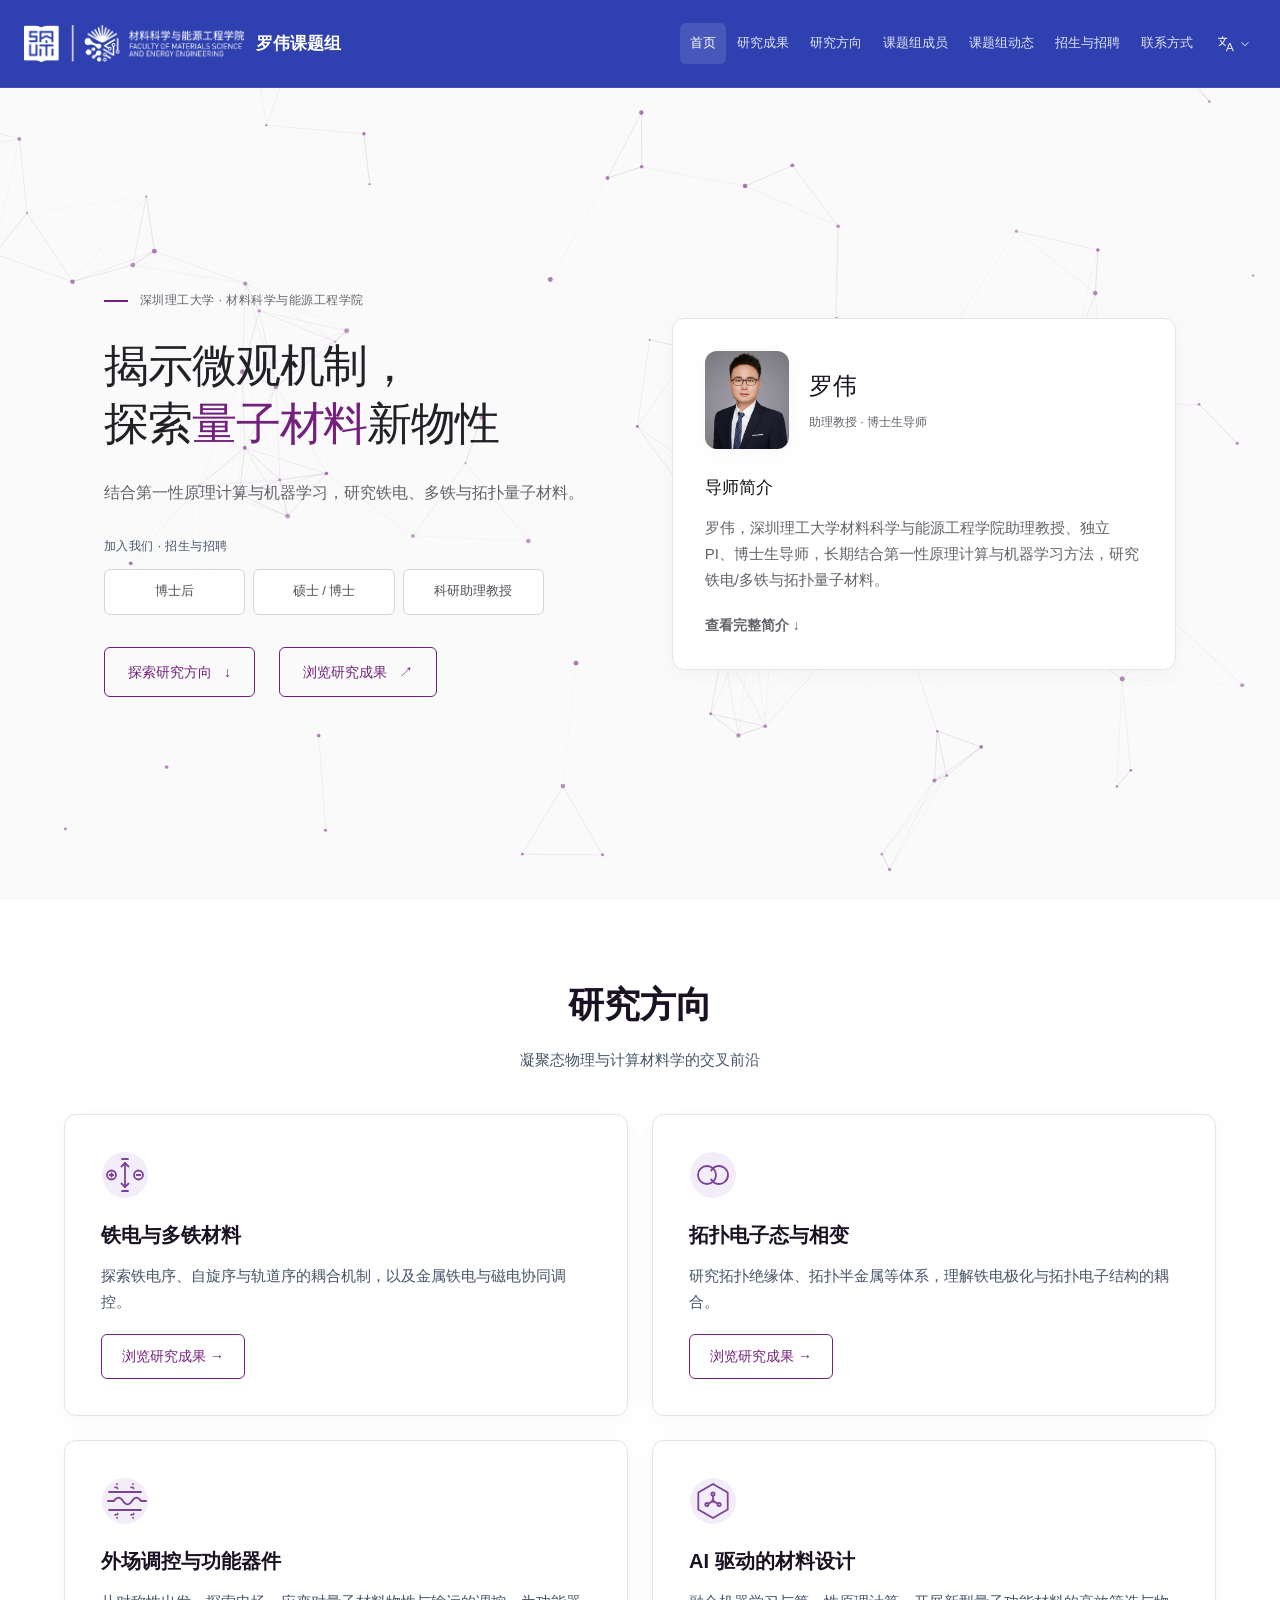
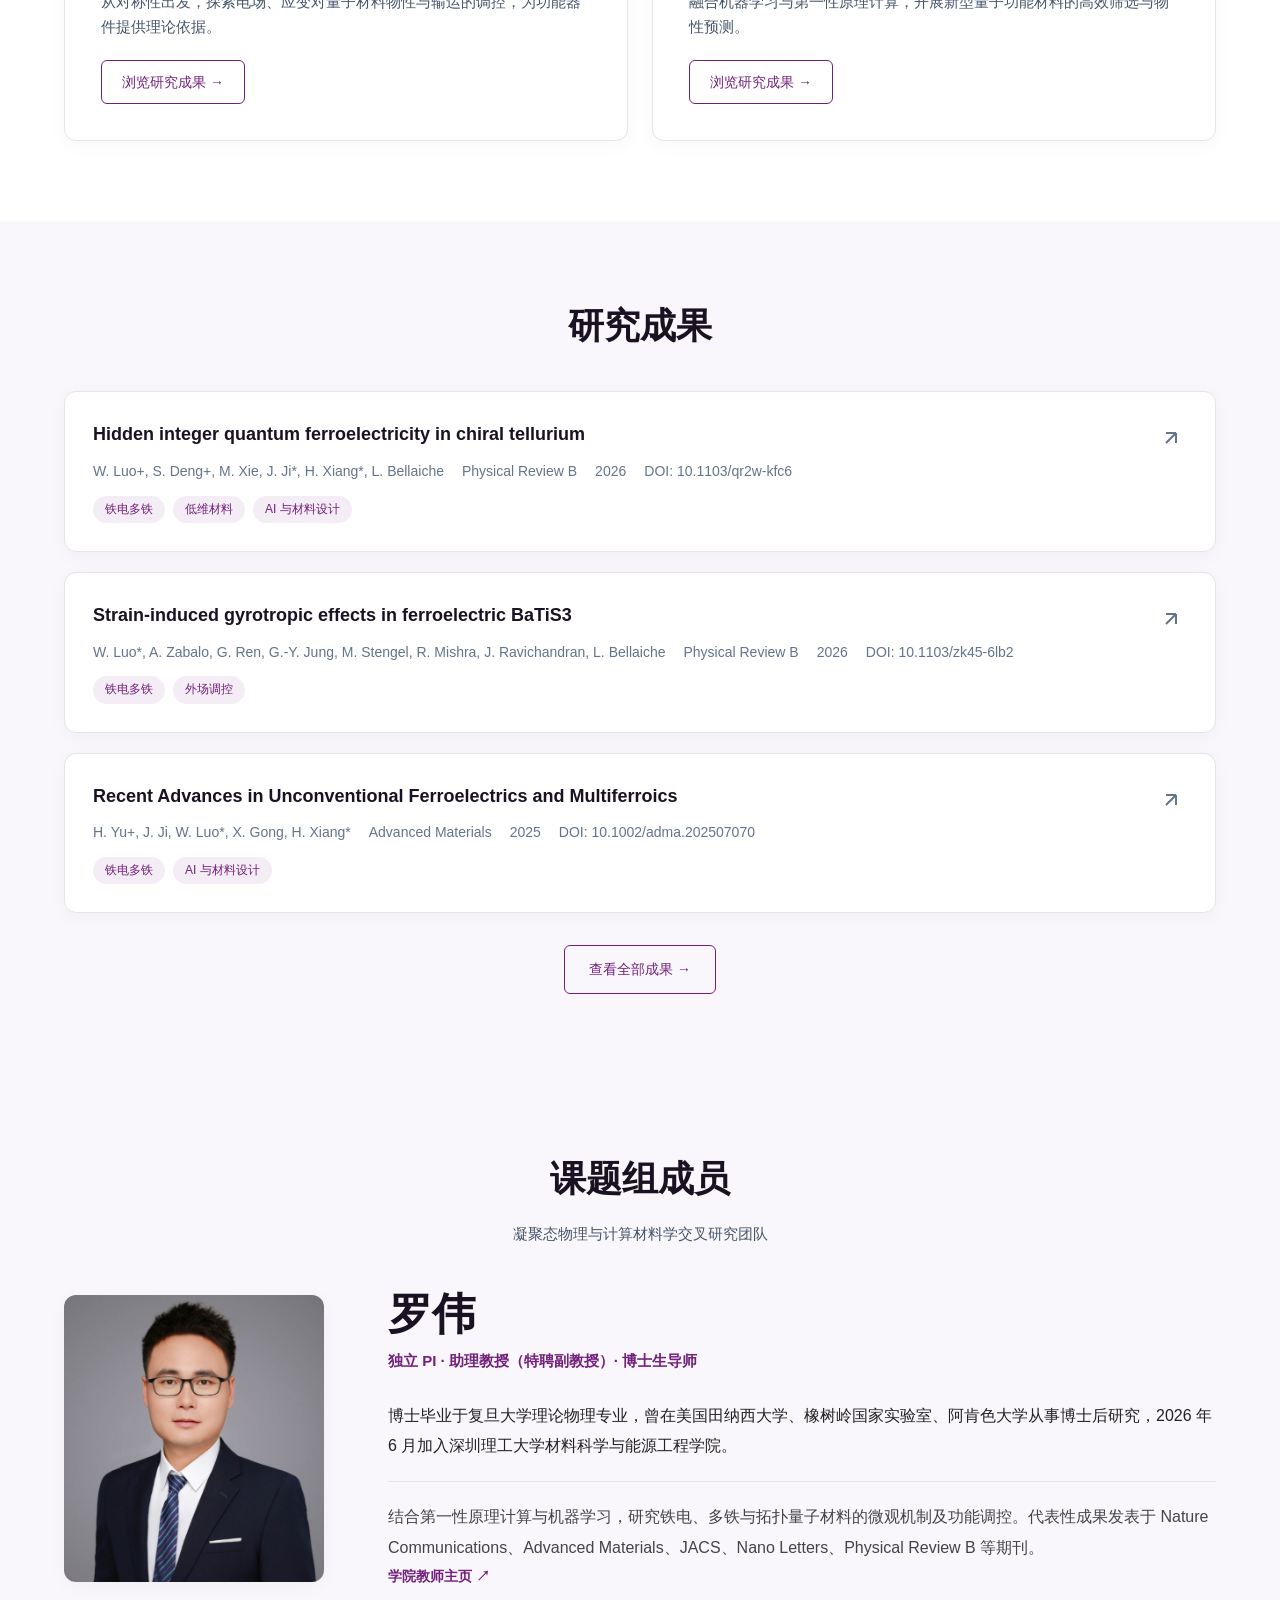
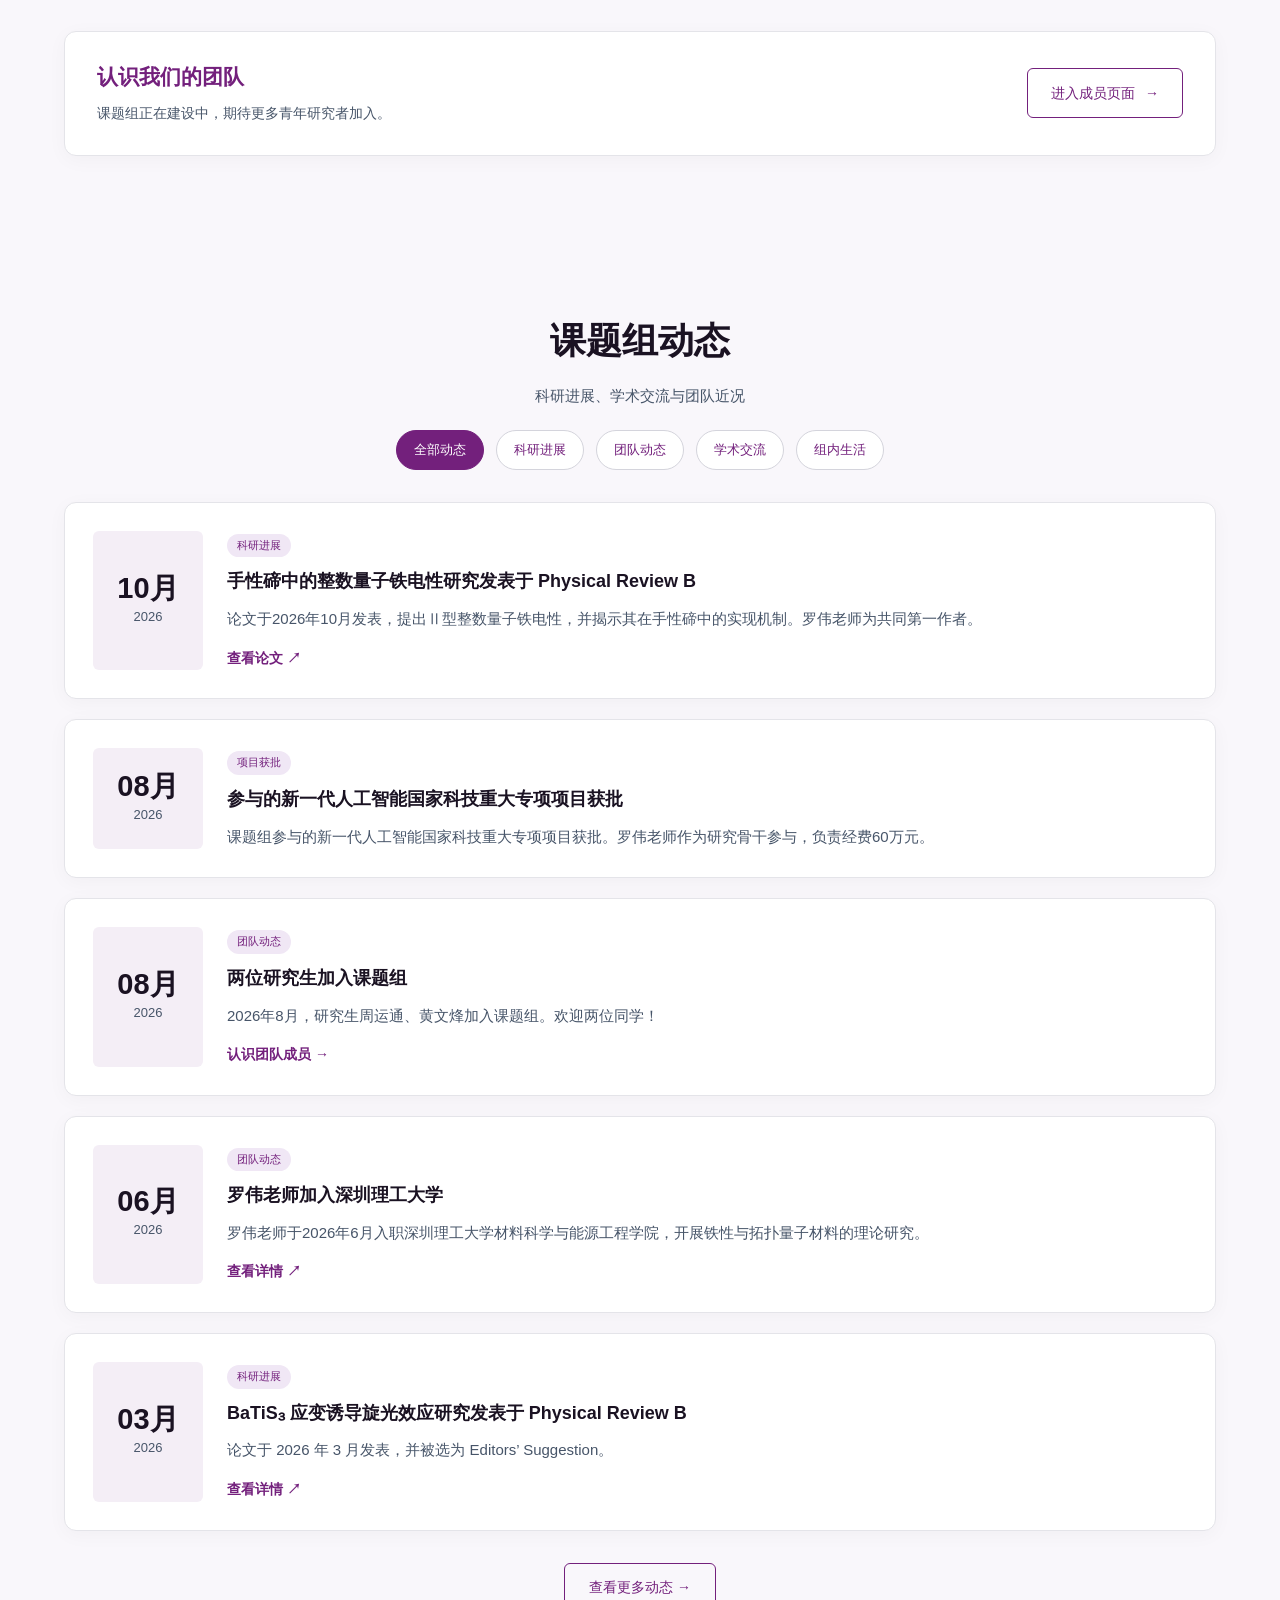
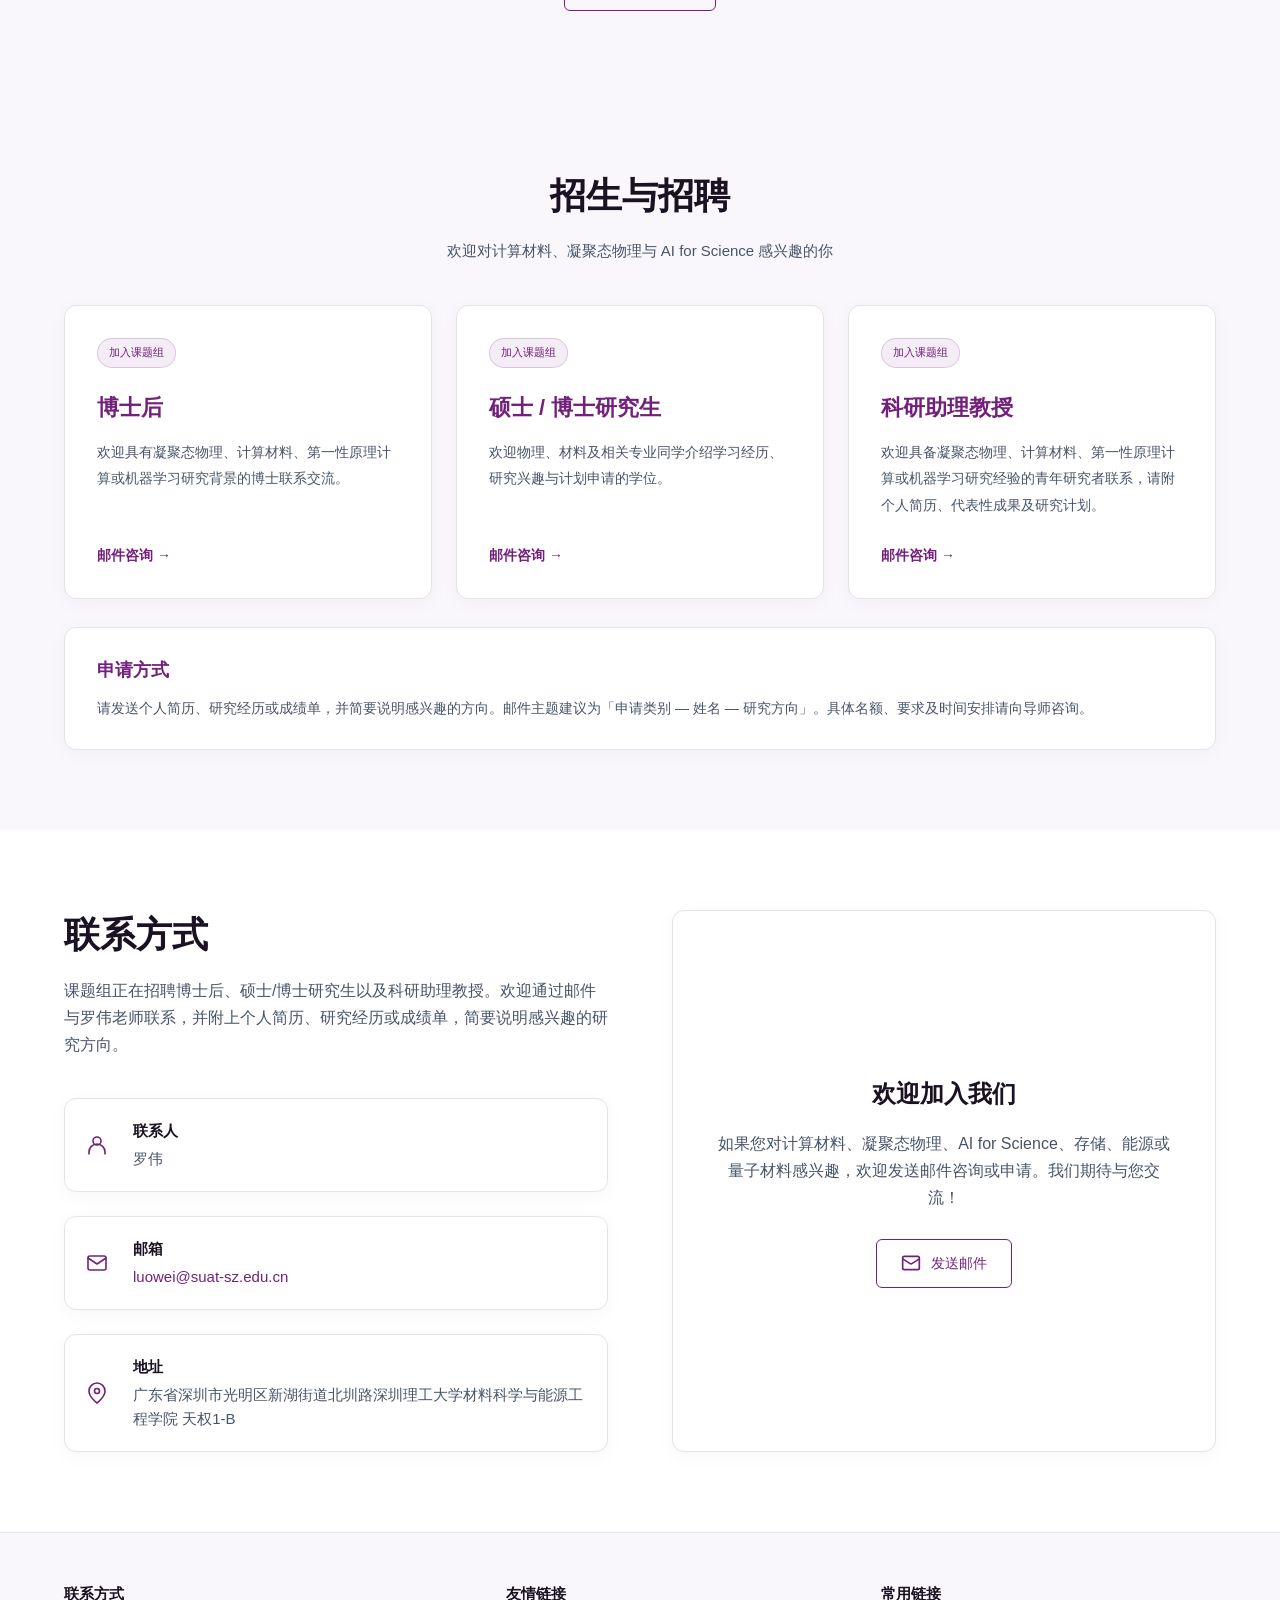
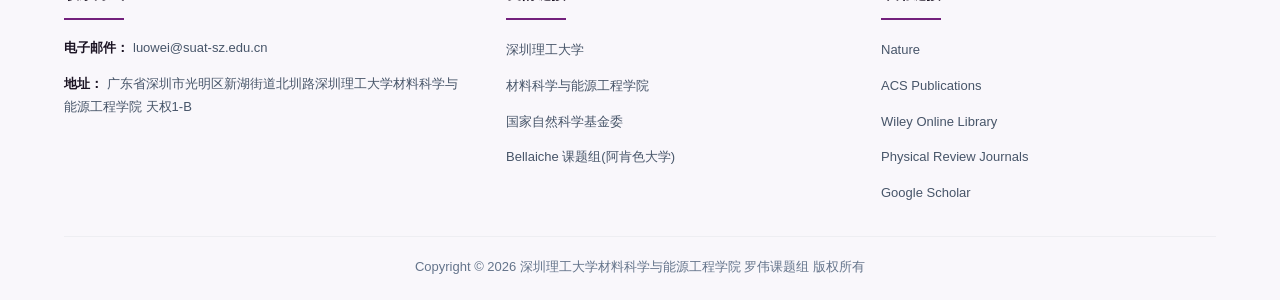
==== commit bd15c960: "统一研究方向卡片的线性 SVG 图标 替换四个研究方向图标，统一48px尺寸、1.8描边、紫色线条及浅紫圆形底衬，保留卡片内容和链接。" ====
--- a/index.html
+++ b/index.html
@@ -7,7 +7,7 @@
     <title>罗伟课题组 - 深圳理工大学材料学院</title>
     <meta name="description" content="深圳理工大学材料学院罗伟课题组官方网站，聚焦铁电与多铁、拓扑量子材料、外场调控与 AI 驱动材料设计。" />
     <link rel="icon" href="favicon.svg?v=suat" type="image/svg+xml" />
-    <link rel="stylesheet" href="style.css?v=20261011-blue-language" />
+    <link rel="stylesheet" href="style.css?v=20261011-research-icons" />
 <noscript><style>[data-aos]{opacity:1;transform:none}</style></noscript></head>
 <body data-page="index">
     <a href="#main-content" class="skip-link">跳到主要内容</a>
@@ -74,7 +74,34 @@
     
 
     <!-- ═══ 研究内容 ═══ -->
-    <section class="section research" id="research"><div class="container"><div class="section-header"><h2 class="section-title" data-zh="研究方向" data-en="Research">研究方向</h2><p class="section-desc" data-zh="凝聚态物理与计算材料学的交叉前沿" data-en="At the intersection of condensed matter physics and computational materials science">凝聚态物理与计算材料学的交叉前沿</p></div><div class="research-grid"><a href="publications.html?filter=ferroic" class="research-card research-card-bg research-card-bg-fp" data-aos="fade-up"><div class="research-card-overlay"></div><div class="research-card-content"><div class="research-icon" aria-hidden="true">↕</div><h3 data-zh="铁电与多铁材料" data-en="Ferroelectrics &amp; Multiferroics">铁电与多铁材料</h3><p data-zh="探索铁电序、自旋序与轨道序的耦合机制，以及金属铁电与磁电协同调控。" data-en="Exploring coupled polar, spin and orbital order, metallic ferroelectricity and magnetoelectric control.">探索铁电序、自旋序与轨道序的耦合机制，以及金属铁电与磁电协同调控。</p><span class="card-link" data-zh="浏览研究成果 →" data-en="Explore Publications →">浏览研究成果 →</span></div></a><a href="publications.html?filter=topological" class="research-card research-card-bg research-card-bg-ml" data-aos="fade-up"><div class="research-card-overlay"></div><div class="research-card-content"><div class="research-icon" aria-hidden="true">◇</div><h3 data-zh="拓扑电子态与相变" data-en="Topological States &amp; Transitions">拓扑电子态与相变</h3><p data-zh="研究拓扑绝缘体、拓扑半金属等体系，理解铁电极化与拓扑电子结构的耦合。" data-en="Studying topological insulators and semimetals, and the coupling between polarization and topological electronic structure.">研究拓扑绝缘体、拓扑半金属等体系，理解铁电极化与拓扑电子结构的耦合。</p><span class="card-link" data-zh="浏览研究成果 →" data-en="Explore Publications →">浏览研究成果 →</span></div></a><a href="publications.html?filter=fieldcontrol" class="research-card research-card-bg research-card-bg-ai" data-aos="fade-up"><div class="research-card-overlay"></div><div class="research-card-content"><div class="research-icon" aria-hidden="true">↗</div><h3 data-zh="外场调控与功能器件" data-en="Field Control &amp; Functional Devices">外场调控与功能器件</h3><p data-zh="从对称性出发，探索电场、应变对量子材料物性与输运的调控，为功能器件提供理论依据。" data-en="Symmetry-guided electrical and strain control of quantum material properties and transport for functional devices.">从对称性出发，探索电场、应变对量子材料物性与输运的调控，为功能器件提供理论依据。</p><span class="card-link" data-zh="浏览研究成果 →" data-en="Explore Publications →">浏览研究成果 →</span></div></a><a href="publications.html?filter=ai" class="research-card research-card-bg research-card-bg-fp" data-aos="fade-up"><div class="research-card-overlay"></div><div class="research-card-content"><div class="research-icon" aria-hidden="true">✳</div><h3 data-zh="AI 驱动的材料设计" data-en="AI-Driven Materials Design">AI 驱动的材料设计</h3><p data-zh="融合机器学习与第一性原理计算，开展新型量子功能材料的高效筛选与物性预测。" data-en="Combining machine learning with first-principles calculations for efficient screening and property prediction.">融合机器学习与第一性原理计算，开展新型量子功能材料的高效筛选与物性预测。</p><span class="card-link" data-zh="浏览研究成果 →" data-en="Explore Publications →">浏览研究成果 →</span></div></a></div></div></section>
+    <section class="section research" id="research"><div class="container"><div class="section-header"><h2 class="section-title" data-zh="研究方向" data-en="Research">研究方向</h2><p class="section-desc" data-zh="凝聚态物理与计算材料学的交叉前沿" data-en="At the intersection of condensed matter physics and computational materials science">凝聚态物理与计算材料学的交叉前沿</p></div><div class="research-grid"><a href="publications.html?filter=ferroic" class="research-card research-card-bg research-card-bg-fp" data-aos="fade-up"><div class="research-card-overlay"></div><div class="research-card-content"><div class="research-icon" aria-hidden="true"><svg width="48" height="48" viewBox="0 0 48 48" fill="none" stroke="#7B4397" stroke-width="1.8" stroke-linecap="round" stroke-linejoin="round">
+  <circle cx="24" cy="24" r="23" fill="#F3EDF9" stroke="none"/>
+  <path d="M21 8h6M21 40h6"/>
+  <path d="M24 12v24"/>
+  <path d="M20.5 15.5 24 12l3.5 3.5M20.5 32.5 24 36l3.5-3.5"/>
+  <circle cx="10.5" cy="24" r="4.5"/>
+  <path d="M8.7 24h3.6M10.5 22.2v3.6"/>
+  <circle cx="37.5" cy="24" r="4.5"/>
+  <path d="M35.7 24h3.6"/>
+</svg></div><h3 data-zh="铁电与多铁材料" data-en="Ferroelectrics &amp; Multiferroics">铁电与多铁材料</h3><p data-zh="探索铁电序、自旋序与轨道序的耦合机制，以及金属铁电与磁电协同调控。" data-en="Exploring coupled polar, spin and orbital order, metallic ferroelectricity and magnetoelectric control.">探索铁电序、自旋序与轨道序的耦合机制，以及金属铁电与磁电协同调控。</p><span class="card-link" data-zh="浏览研究成果 →" data-en="Explore Publications →">浏览研究成果 →</span></div></a><a href="publications.html?filter=topological" class="research-card research-card-bg research-card-bg-ml" data-aos="fade-up"><div class="research-card-overlay"></div><div class="research-card-content"><div class="research-icon" aria-hidden="true"><svg width="48" height="48" viewBox="0 0 48 48" fill="none" stroke="#7B4397" stroke-width="1.8" stroke-linecap="round">
+  <circle cx="24" cy="24" r="23" fill="#F3EDF9" stroke="none"/>
+  <circle cx="18" cy="24" r="9"/>
+  <path d="M22.2 19.5A9 9 0 1 1 22.2 28.5"/>
+</svg></div><h3 data-zh="拓扑电子态与相变" data-en="Topological States &amp; Transitions">拓扑电子态与相变</h3><p data-zh="研究拓扑绝缘体、拓扑半金属等体系，理解铁电极化与拓扑电子结构的耦合。" data-en="Studying topological insulators and semimetals, and the coupling between polarization and topological electronic structure.">研究拓扑绝缘体、拓扑半金属等体系，理解铁电极化与拓扑电子结构的耦合。</p><span class="card-link" data-zh="浏览研究成果 →" data-en="Explore Publications →">浏览研究成果 →</span></div></a><a href="publications.html?filter=fieldcontrol" class="research-card research-card-bg research-card-bg-ai" data-aos="fade-up"><div class="research-card-overlay"></div><div class="research-card-content"><div class="research-icon" aria-hidden="true"><svg width="48" height="48" viewBox="0 0 48 48" fill="none" stroke="#7B4397" stroke-width="1.8" stroke-linecap="round" stroke-linejoin="round">
+  <circle cx="24" cy="24" r="23" fill="#F3EDF9" stroke="none"/>
+  <path d="M8 15h32M8 33h32"/>
+  <path d="M7 24h6c3-4.5 6-4.5 9 0s6 4.5 9 0 6-4.5 9 0h5"/>
+  <path d="M16 7v5M14.2 10.2 16 12l1.8-1.8M32 7v5M30.2 10.2 32 12l1.8-1.8" stroke-dasharray="0.1 3.2"/>
+  <path d="M16 41v-5M14.2 37.8 16 36l1.8 1.8M32 41v-5M30.2 37.8 32 36l1.8 1.8" stroke-dasharray="0.1 3.2"/>
+</svg></div><h3 data-zh="外场调控与功能器件" data-en="Field Control &amp; Functional Devices">外场调控与功能器件</h3><p data-zh="从对称性出发，探索电场、应变对量子材料物性与输运的调控，为功能器件提供理论依据。" data-en="Symmetry-guided electrical and strain control of quantum material properties and transport for functional devices.">从对称性出发，探索电场、应变对量子材料物性与输运的调控，为功能器件提供理论依据。</p><span class="card-link" data-zh="浏览研究成果 →" data-en="Explore Publications →">浏览研究成果 →</span></div></a><a href="publications.html?filter=ai" class="research-card research-card-bg research-card-bg-fp" data-aos="fade-up"><div class="research-card-overlay"></div><div class="research-card-content"><div class="research-icon" aria-hidden="true"><svg width="48" height="48" viewBox="0 0 48 48" fill="none" stroke="#7B4397" stroke-width="1.8" stroke-linecap="round" stroke-linejoin="round">
+  <circle cx="24" cy="24" r="23" fill="#F3EDF9" stroke="none"/>
+  <path d="M24 7l14.7 8.5v17L24 41l-14.7-8.5v-17L24 7z"/>
+  <path d="M24 18.6v3.6M22.4 24.9l-3.1 1.8M25.6 24.9l3.1 1.8"/>
+  <circle cx="24" cy="17" r="1.6"/>
+  <circle cx="17.9" cy="27.5" r="1.6"/>
+  <circle cx="30.1" cy="27.5" r="1.6"/>
+  <circle cx="24" cy="24" r="1.8" fill="#7B4397" stroke="none"/>
+</svg></div><h3 data-zh="AI 驱动的材料设计" data-en="AI-Driven Materials Design">AI 驱动的材料设计</h3><p data-zh="融合机器学习与第一性原理计算，开展新型量子功能材料的高效筛选与物性预测。" data-en="Combining machine learning with first-principles calculations for efficient screening and property prediction.">融合机器学习与第一性原理计算，开展新型量子功能材料的高效筛选与物性预测。</p><span class="card-link" data-zh="浏览研究成果 →" data-en="Explore Publications →">浏览研究成果 →</span></div></a></div></div></section>
 
     <!-- ═══ 代表成果 ═══ -->
     <section class="section publications-preview" id="representative-publications">
--- a/style.css
+++ b/style.css
@@ -1751,7 +1751,7 @@
 
 /* Consistent academic iconography and responsive layout refinements. */
 .research-icon { color: var(--primary); line-height: 1; }
-.research-icon svg { width: 36px; height: 36px; display: block; }
+.research-icon svg { width: 48px; height: 48px; display: block; }
 .contact-icon { color: var(--primary); display: flex; align-items: center; }
 .contact-icon svg { width: 24px; height: 24px; }
 .no-results-icon svg { width: 40px; height: 40px; }
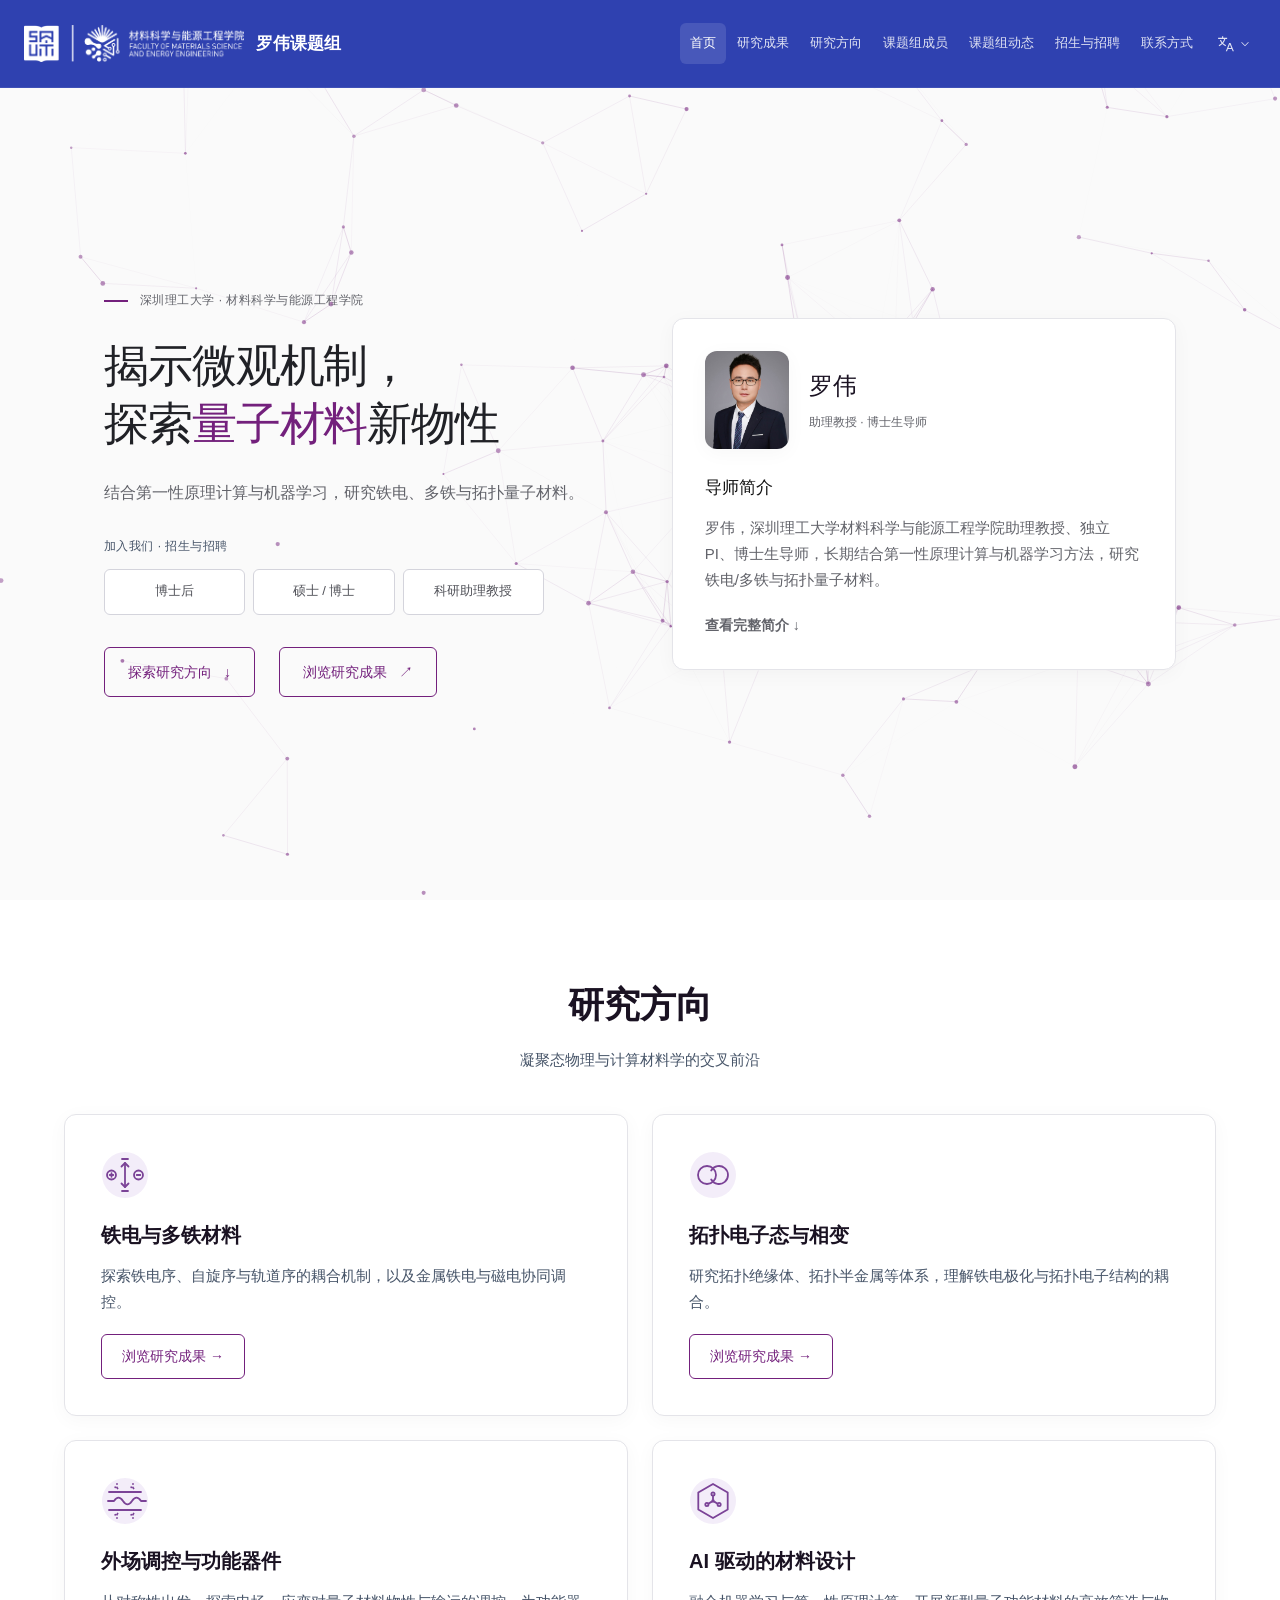
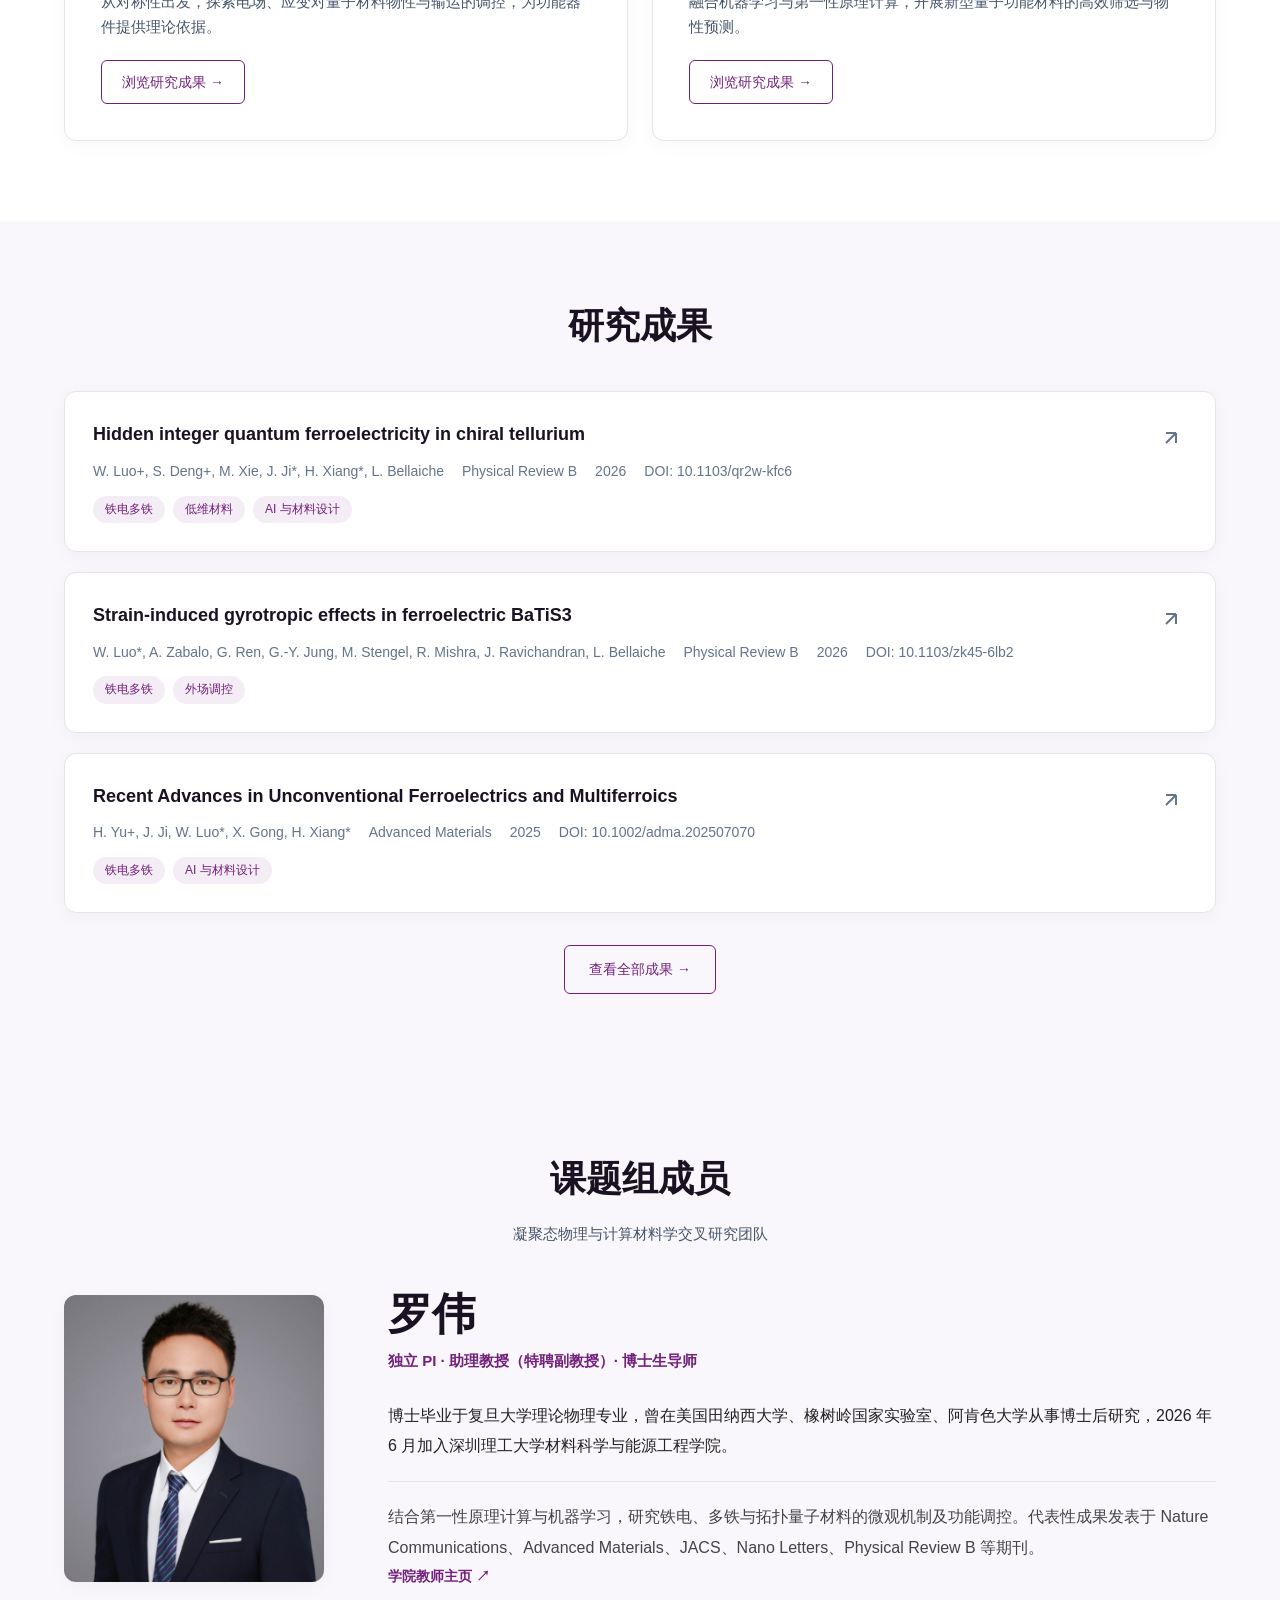
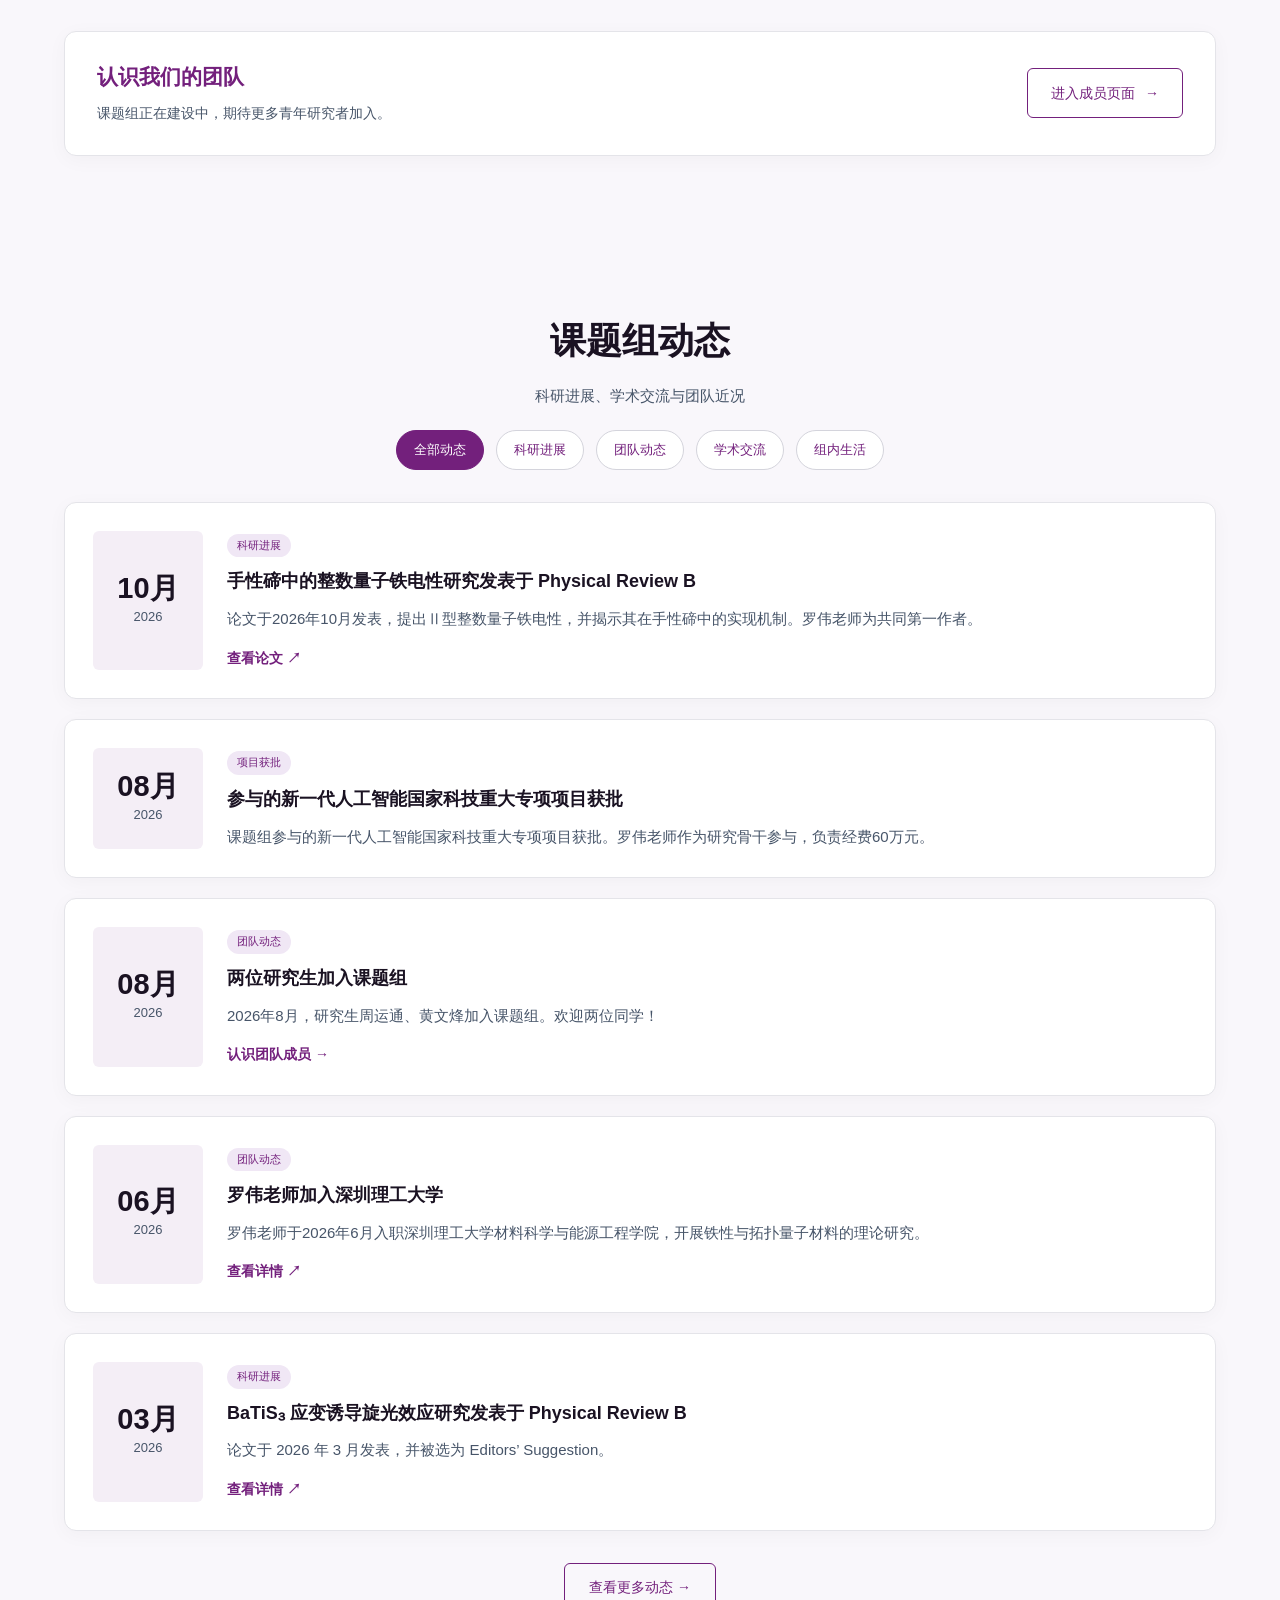
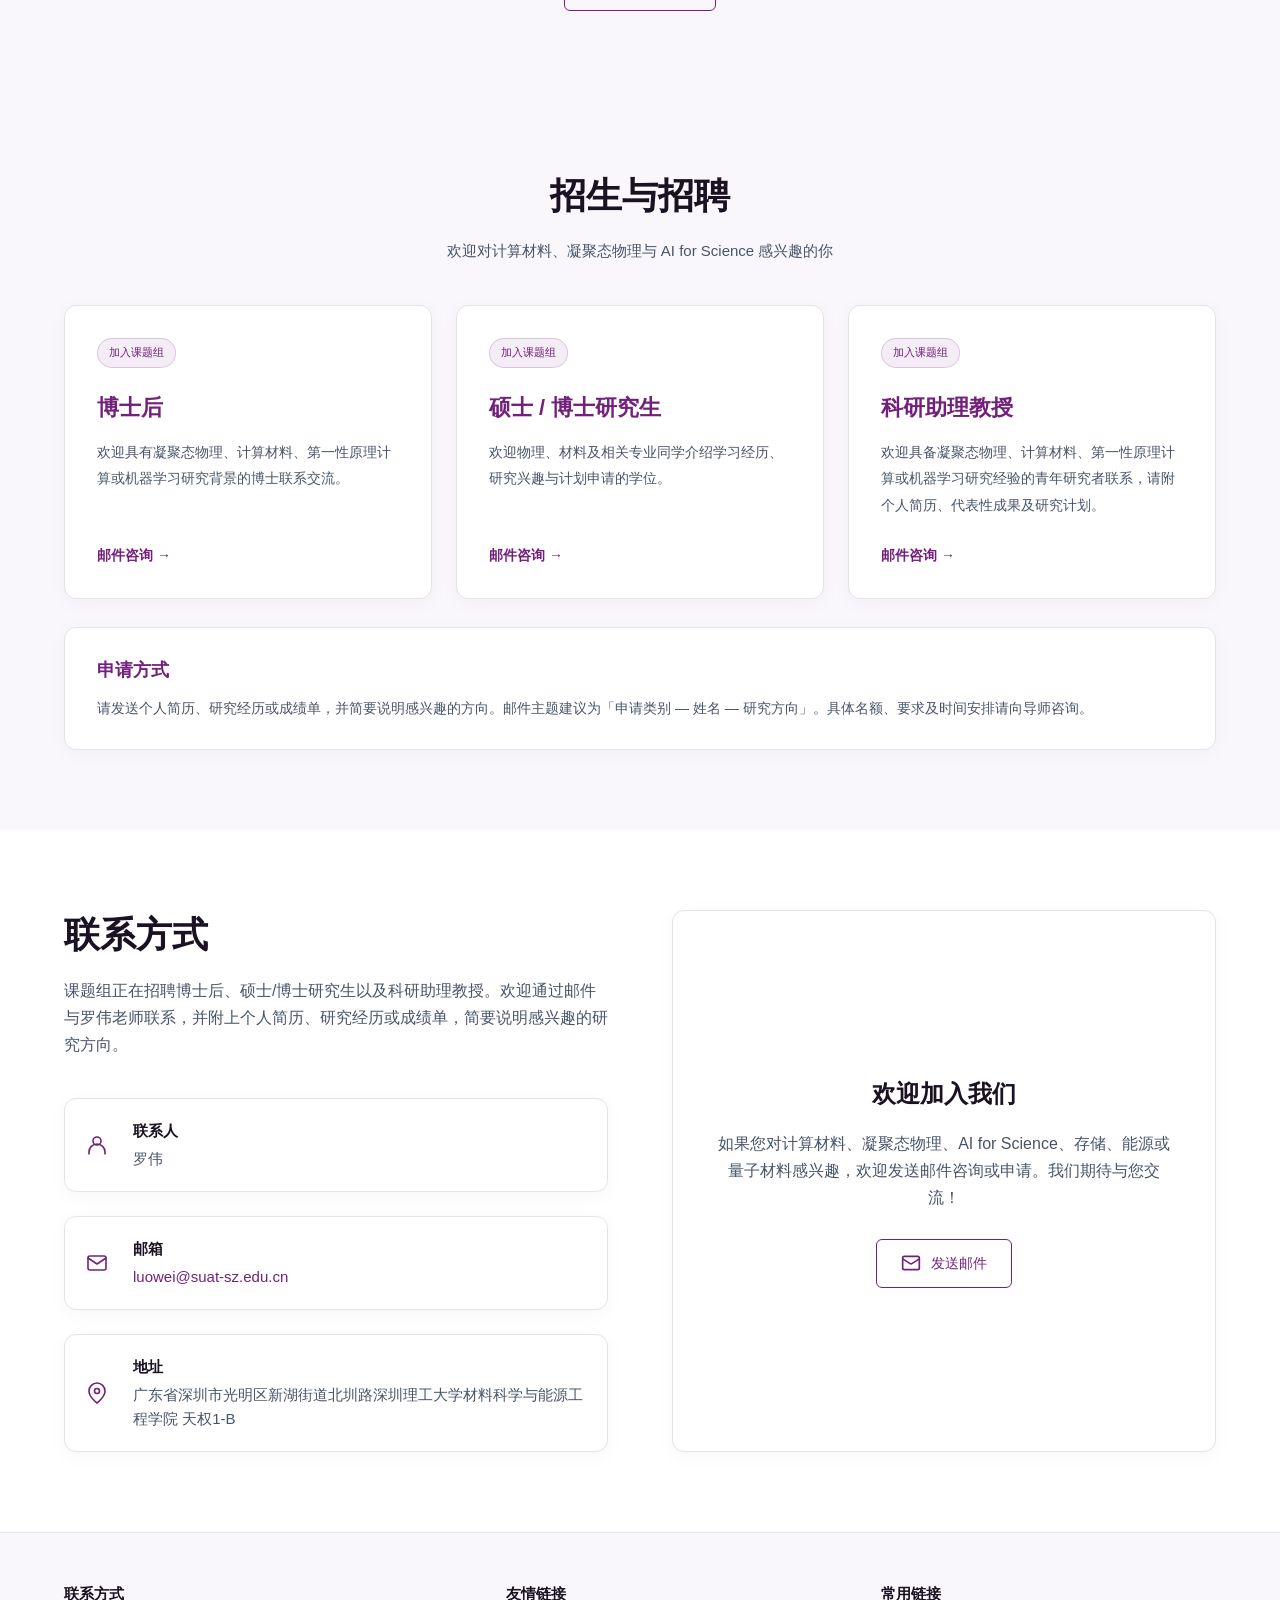
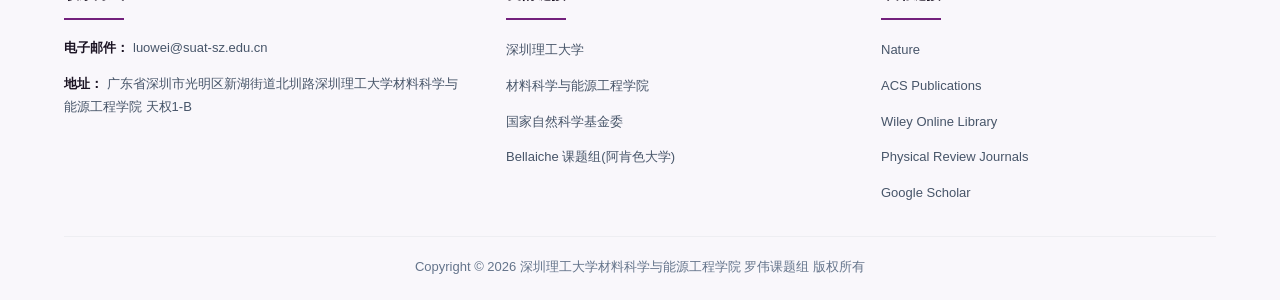
==== commit 35a35083: "统一四个研究方向卡片的外边框 研究方向卡片在普通、悬停和点击状态下统一使用浅灰细边框，保留紫色图标及按钮，避免单张卡片被额外强调。" ====
--- a/index.html
+++ b/index.html
@@ -7,7 +7,7 @@
     <title>罗伟课题组 - 深圳理工大学材料学院</title>
     <meta name="description" content="深圳理工大学材料学院罗伟课题组官方网站，聚焦铁电与多铁、拓扑量子材料、外场调控与 AI 驱动材料设计。" />
     <link rel="icon" href="favicon.svg?v=suat" type="image/svg+xml" />
-    <link rel="stylesheet" href="style.css?v=20261011-research-icons" />
+    <link rel="stylesheet" href="style.css?v=20261011-research-borders" />
 <noscript><style>[data-aos]{opacity:1;transform:none}</style></noscript></head>
 <body data-page="index">
     <a href="#main-content" class="skip-link">跳到主要内容</a>
--- a/style.css
+++ b/style.css
@@ -2306,11 +2306,11 @@
     body[data-page="members"] .page-banner h1 { font-size: 24px; }
 }
 
-/* 研究方向卡片：白底，交互时以紫色描边提示。 */
+/* 研究方向卡片：四张卡片统一浅灰外框，交互反馈保留在阴影与按钮上。 */
 .research-card.research-card-bg { background: #fff; }
 .research-card .research-card-overlay { display: none; }
 .research-card:hover, .research-card:focus-visible, .research-card:active {
-    background: #fff; border-color: var(--primary); transform: none;
+    background: #fff; border-color: var(--border); transform: none;
 }
 
 /* 导航采用柔和蓝色，保留白色文字的清晰对比。 */
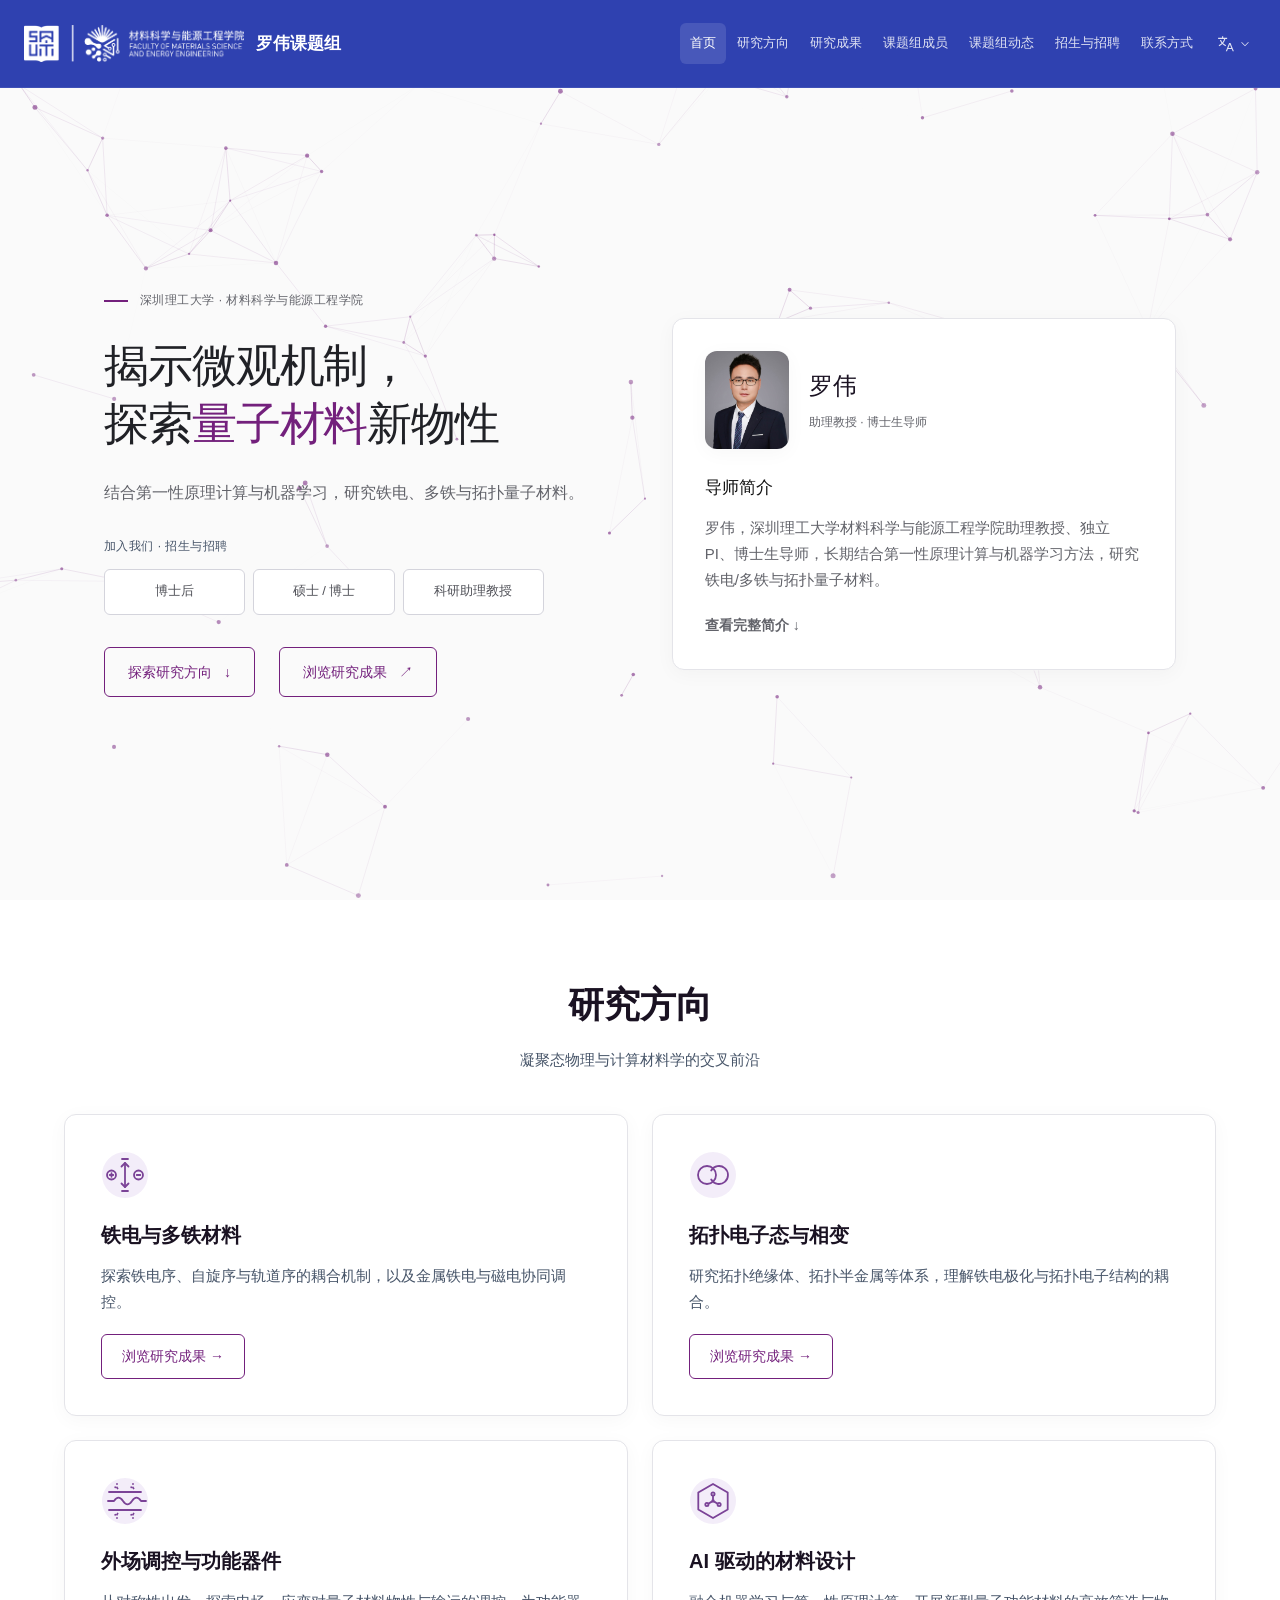
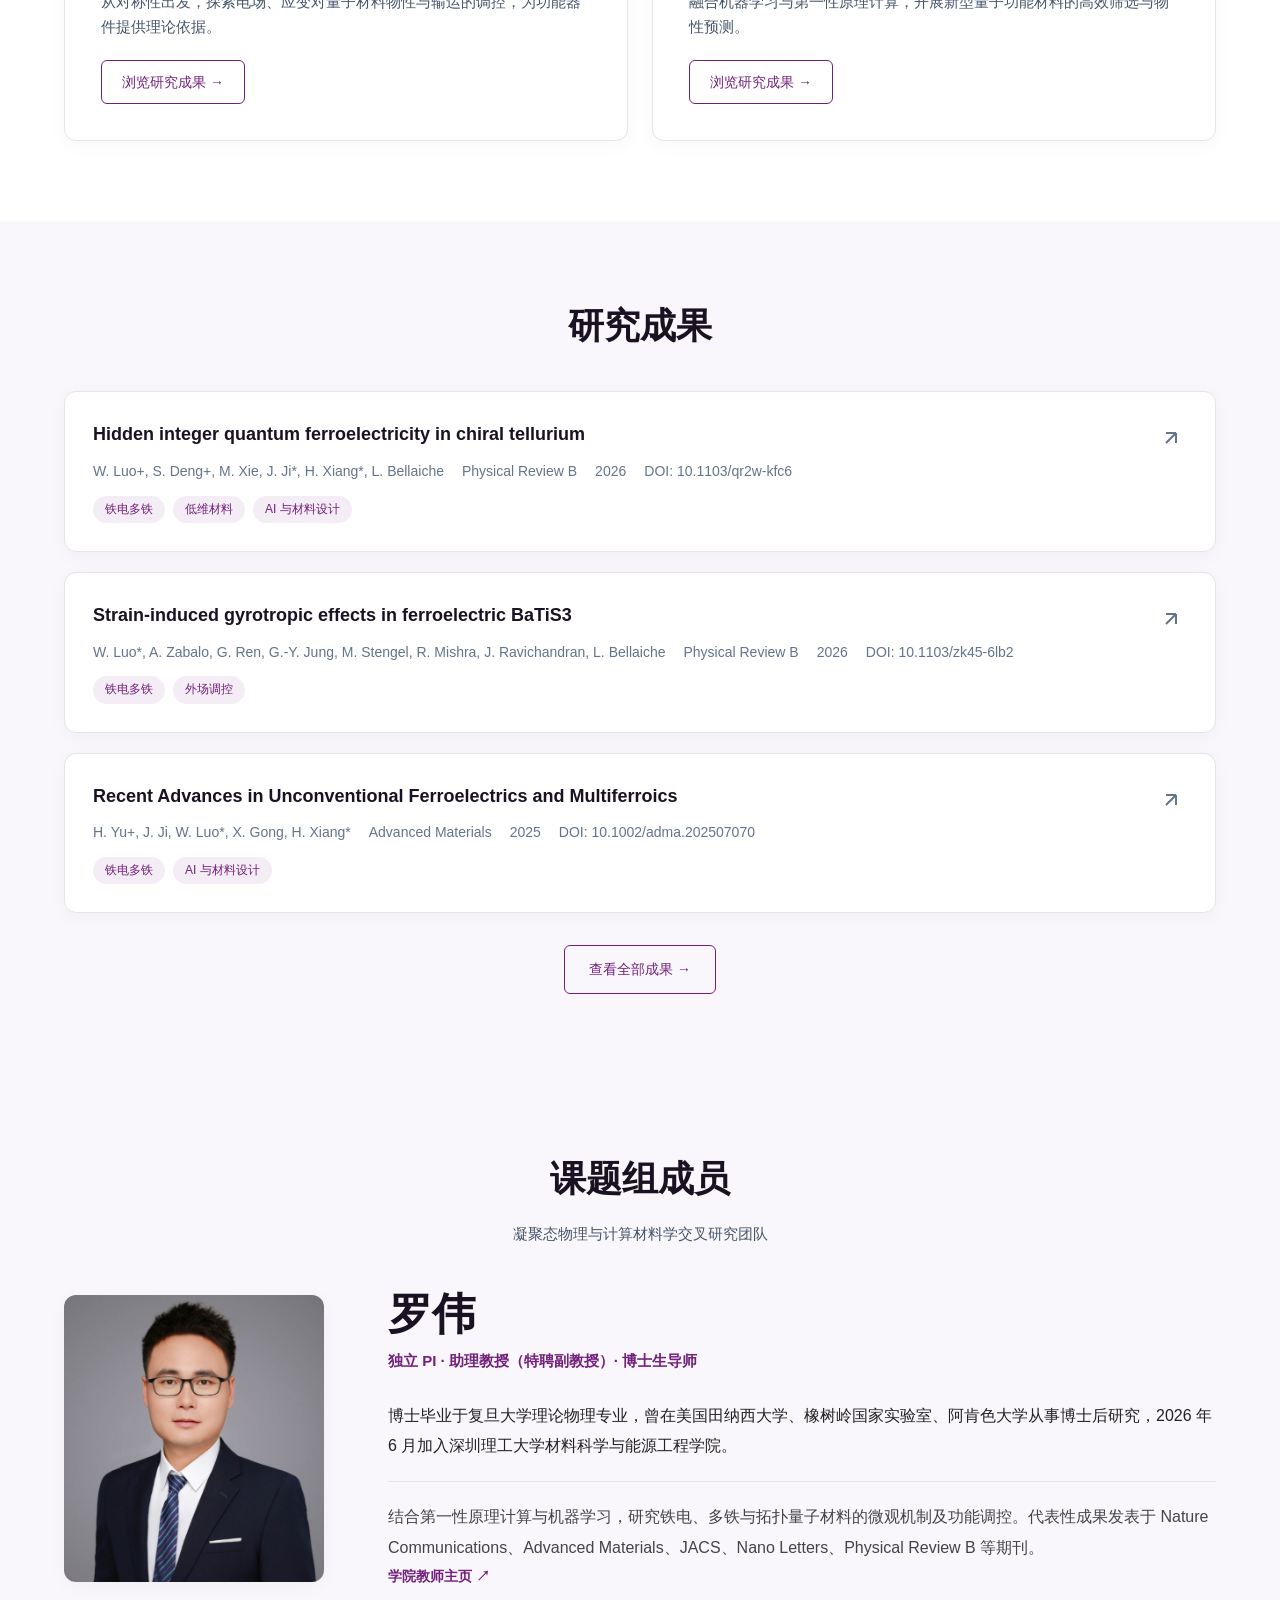
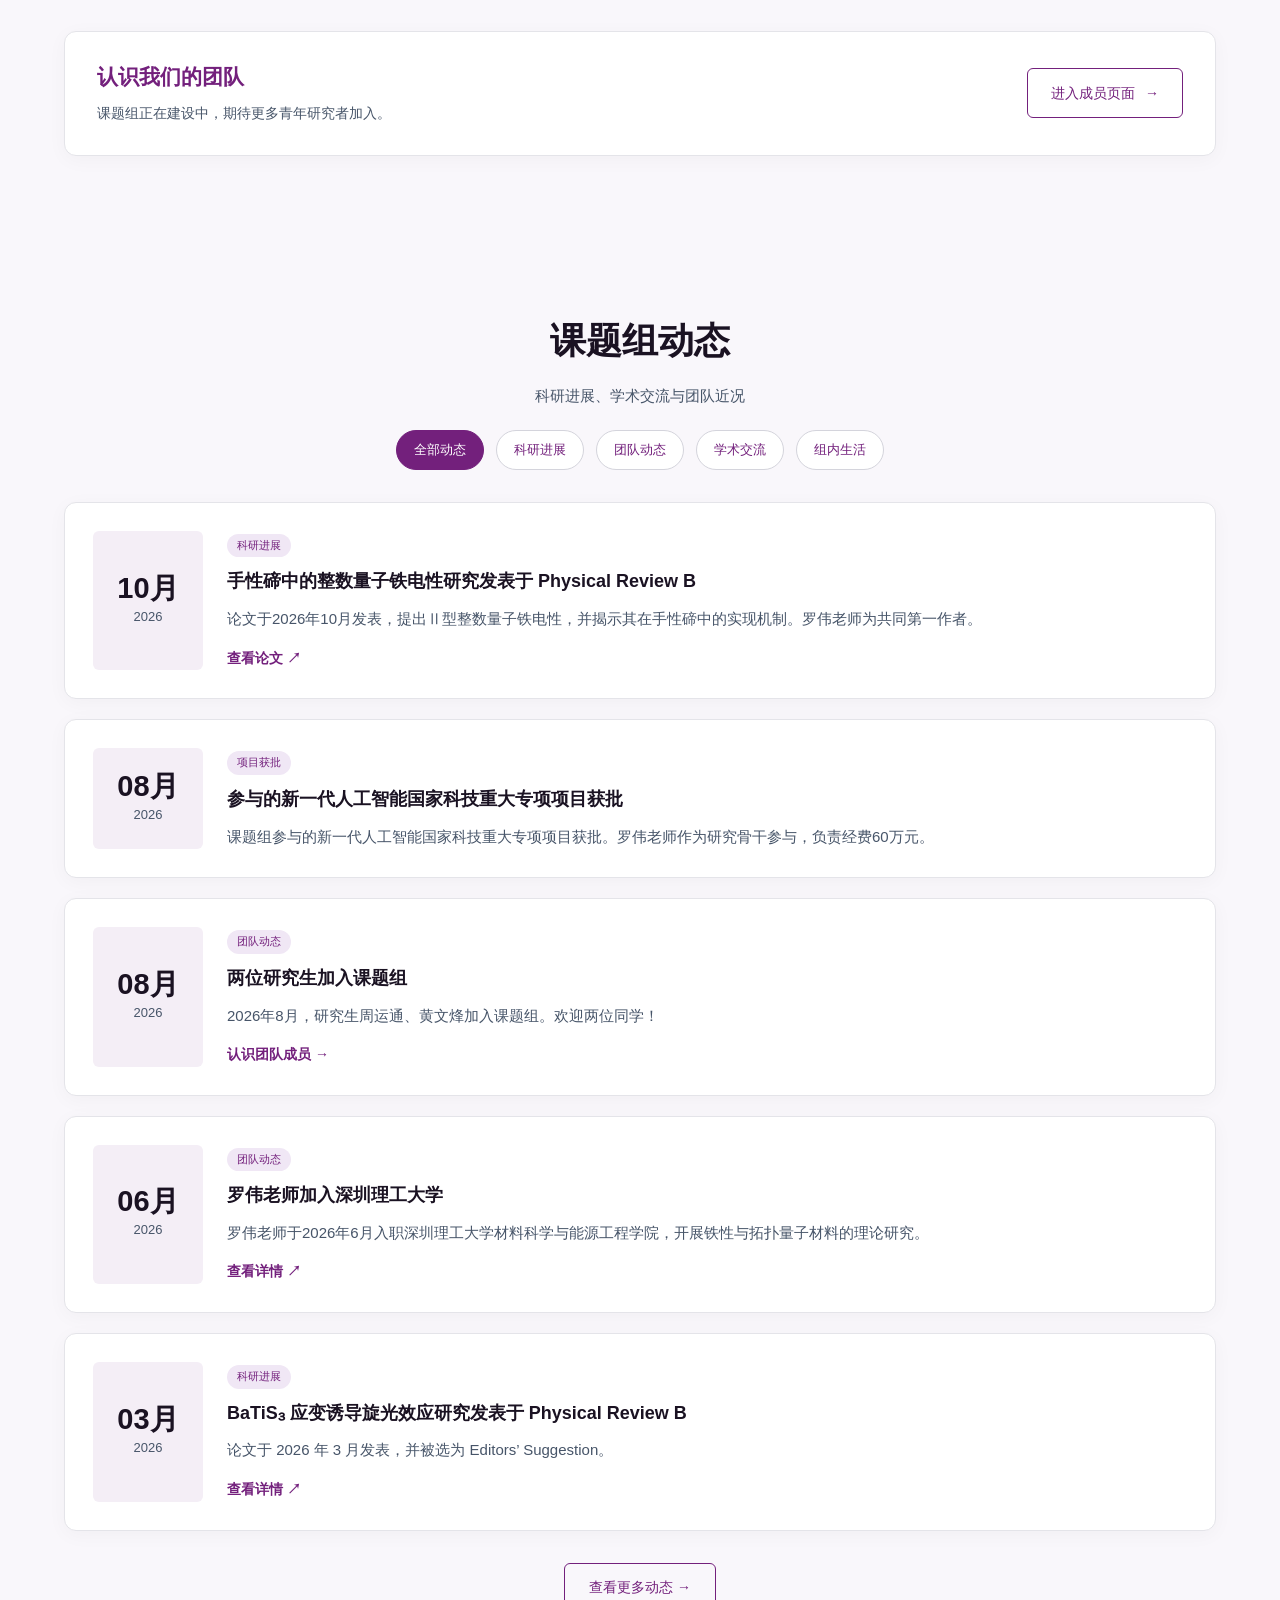
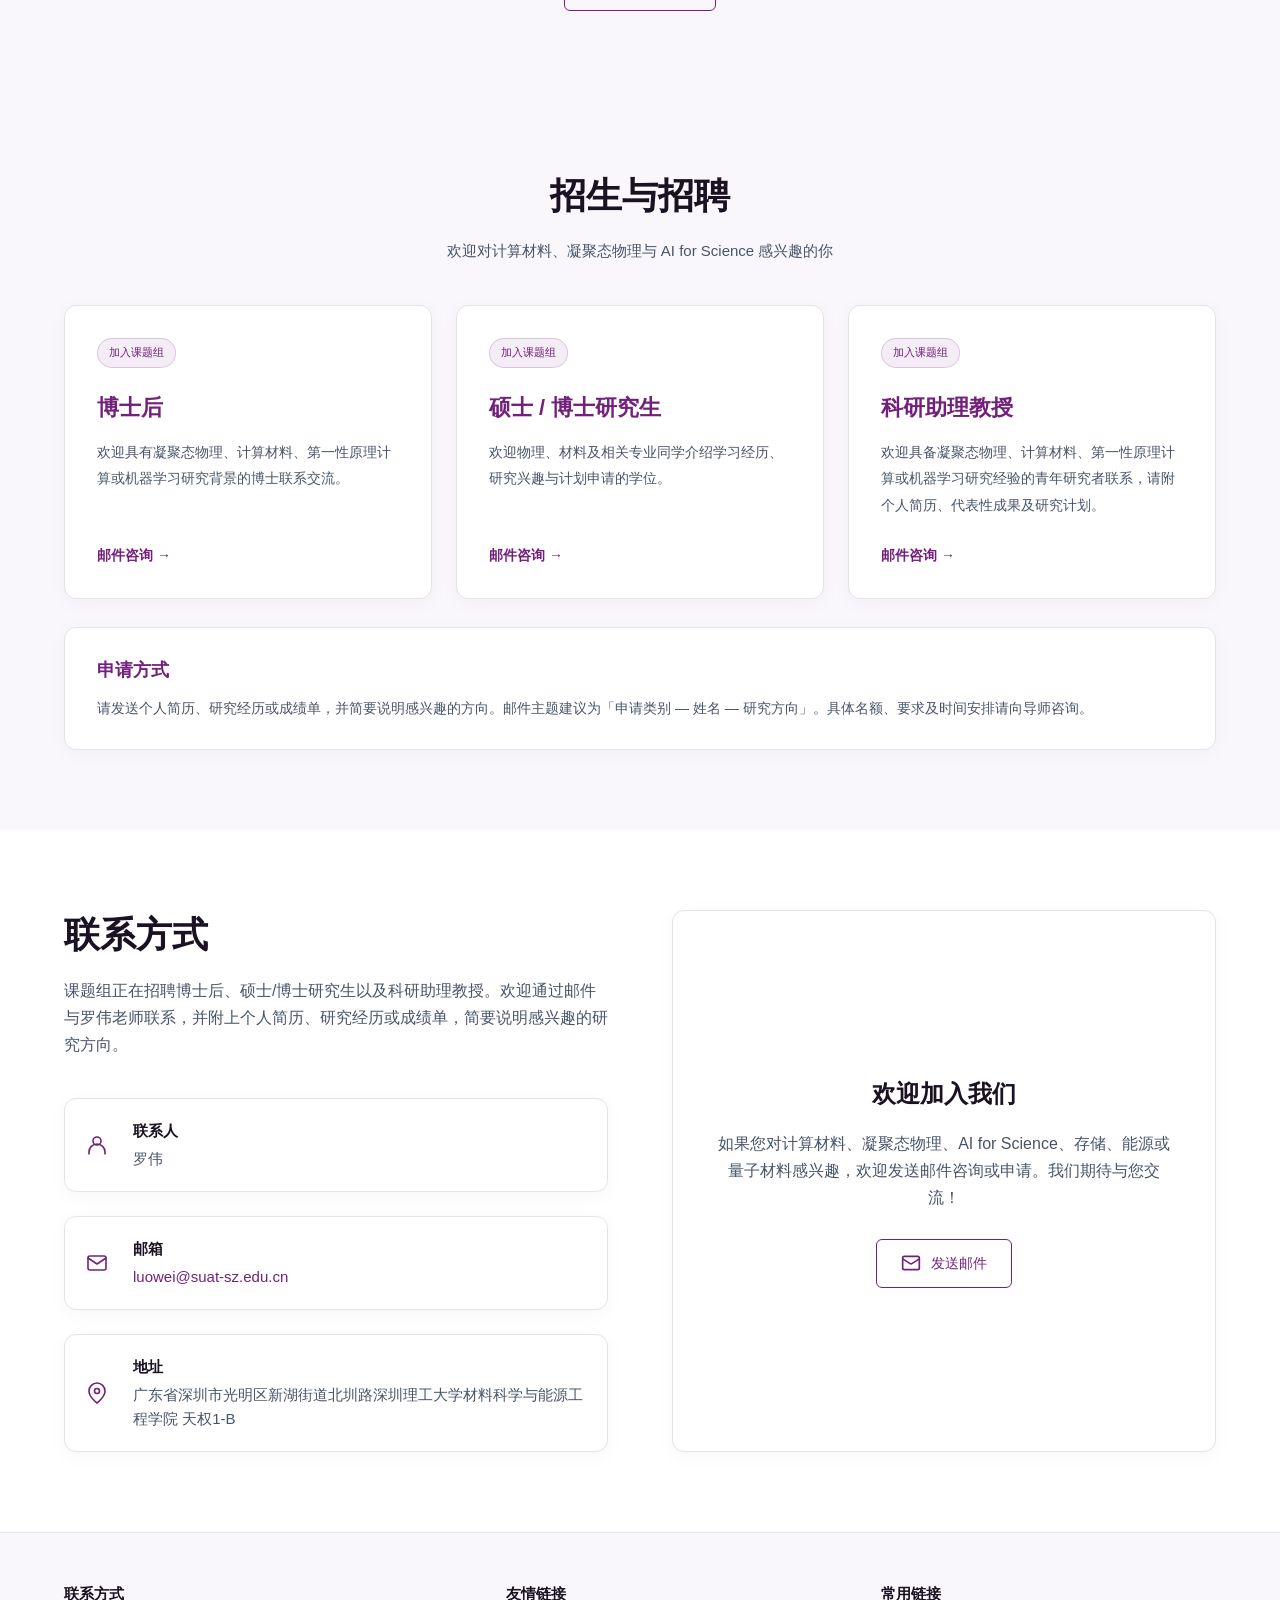
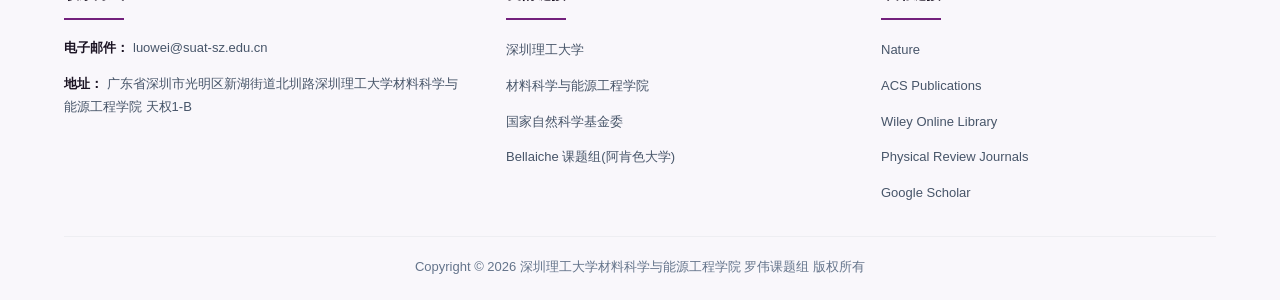
==== commit 3db775bc: "调整导航顺序：研究方向在研究成果之前" ====
--- a/index.html
+++ b/index.html
@@ -22,8 +22,8 @@
                 <a href="#home" class="logo-text" data-zh="罗伟课题组" data-en="Luo Wei Group">罗伟课题组</a>
             </div>
             <div class="nav-links" id="navLinks"><a href="#home" class="nav-item" data-zh="首页" data-en="Home">首页</a>
+<a href="#research" class="nav-item" data-zh="研究方向" data-en="Research">研究方向</a>
 <a href="publications.html" class="nav-item" data-zh="研究成果" data-en="Publications">研究成果</a>
-<a href="#research" class="nav-item" data-zh="研究方向" data-en="Research">研究方向</a>
 <a href="members.html" class="nav-item" data-zh="课题组成员" data-en="People">课题组成员</a>
 <a href="news.html" class="nav-item" data-zh="课题组动态" data-en="Group Updates">课题组动态</a>
 <a href="#join" class="nav-item" data-zh="招生与招聘" data-en="Join Us">招生与招聘</a>
